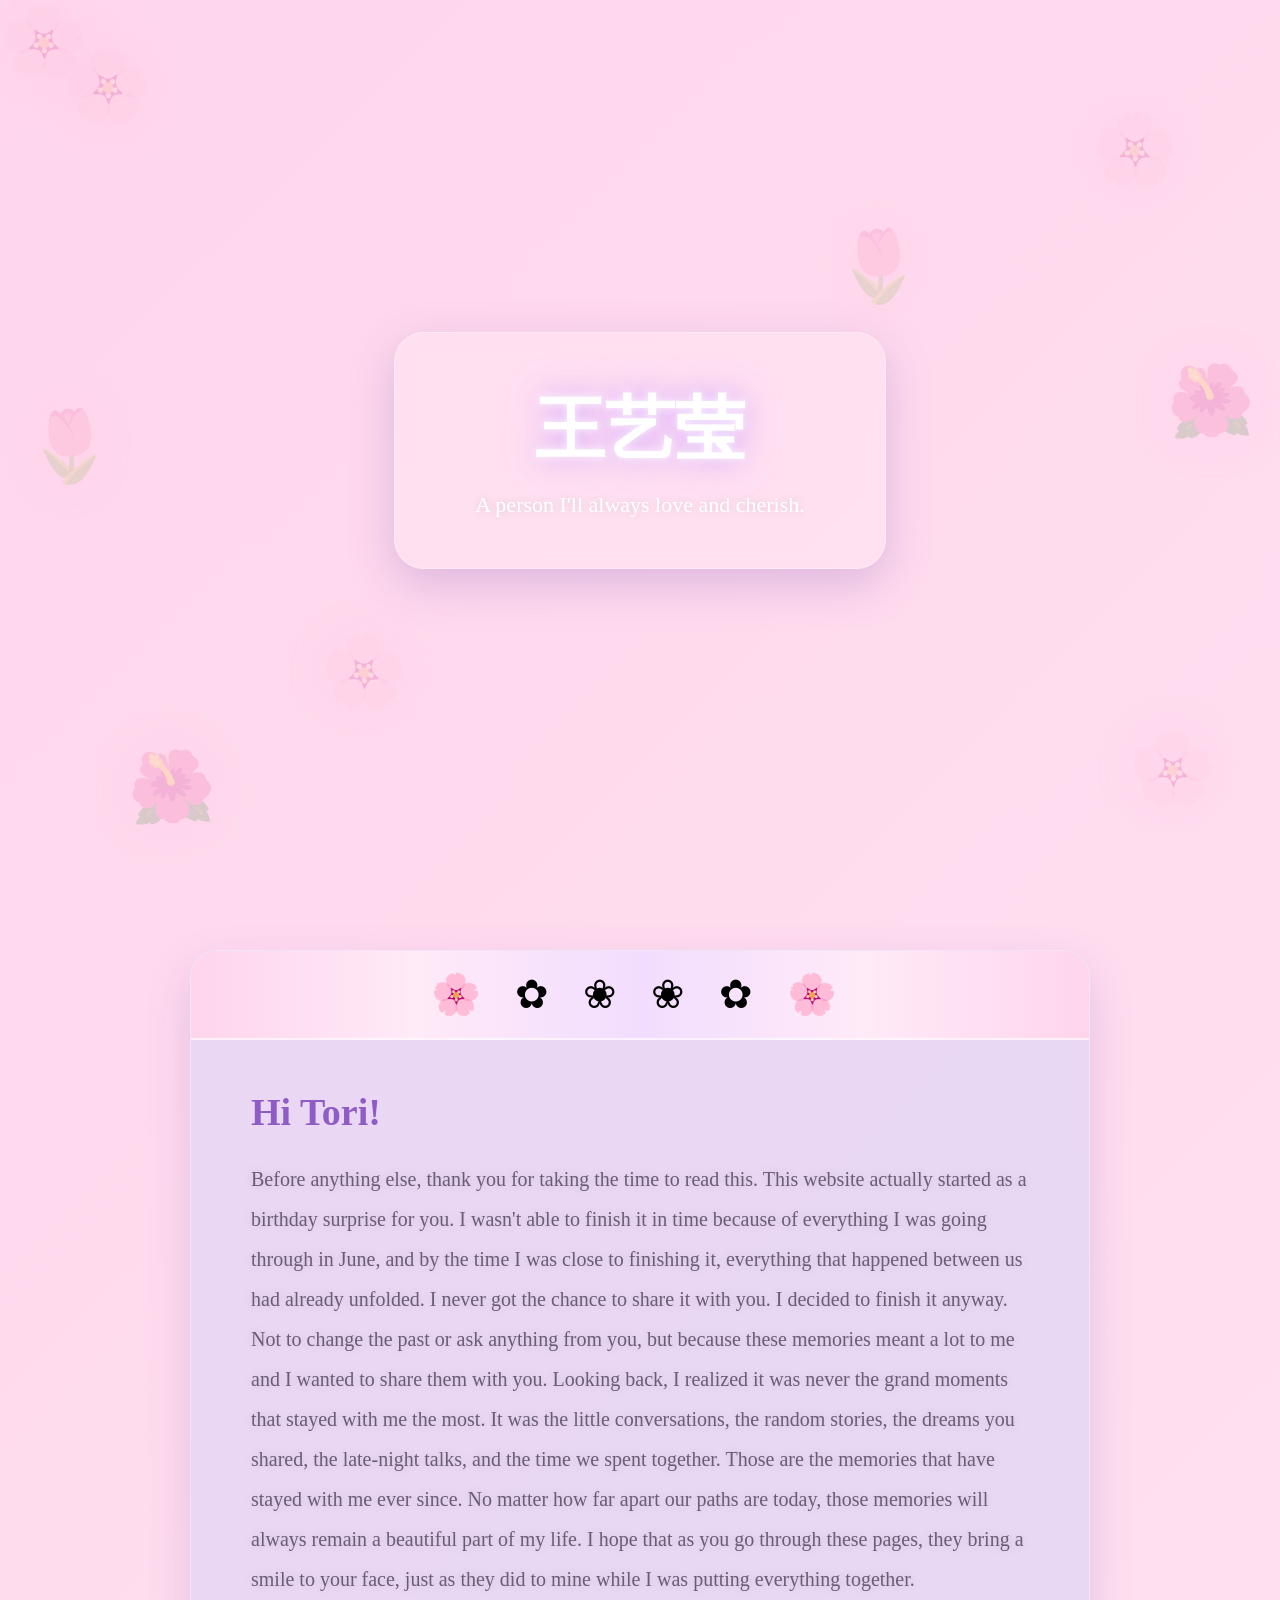
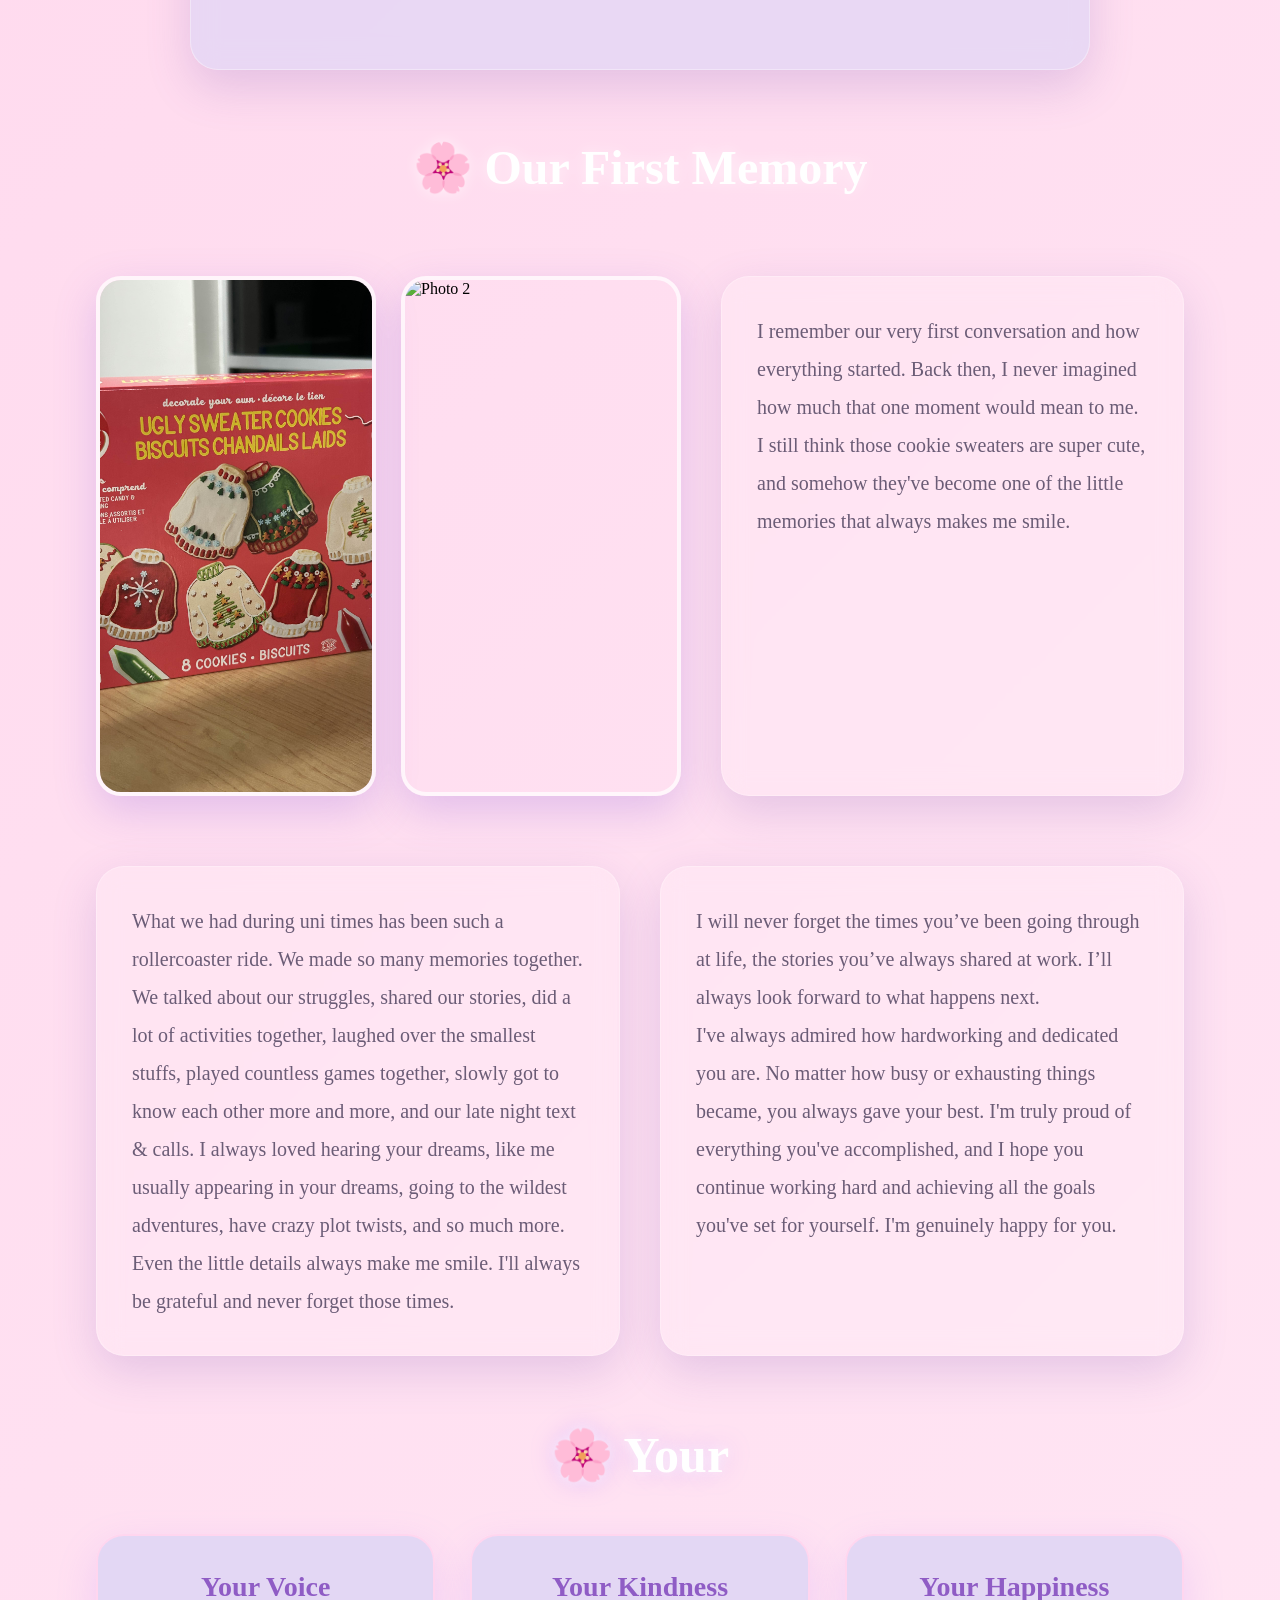
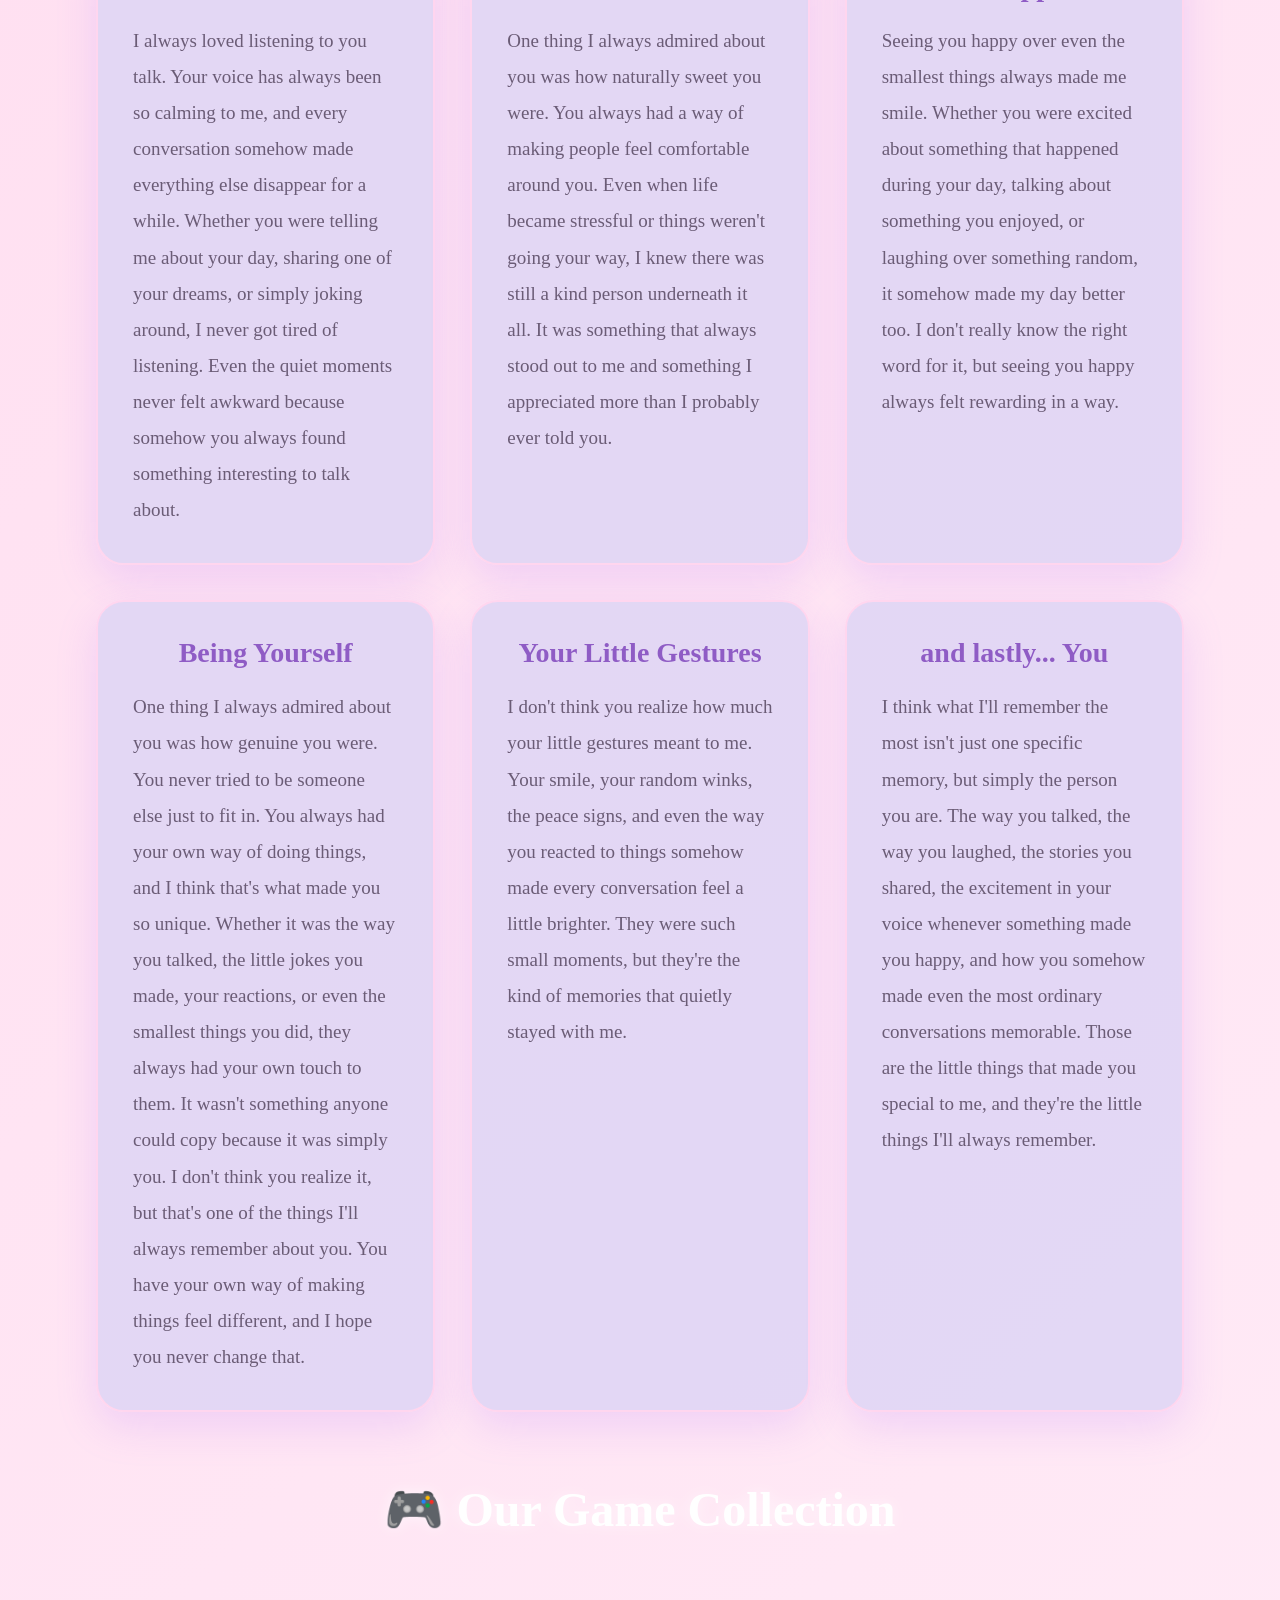
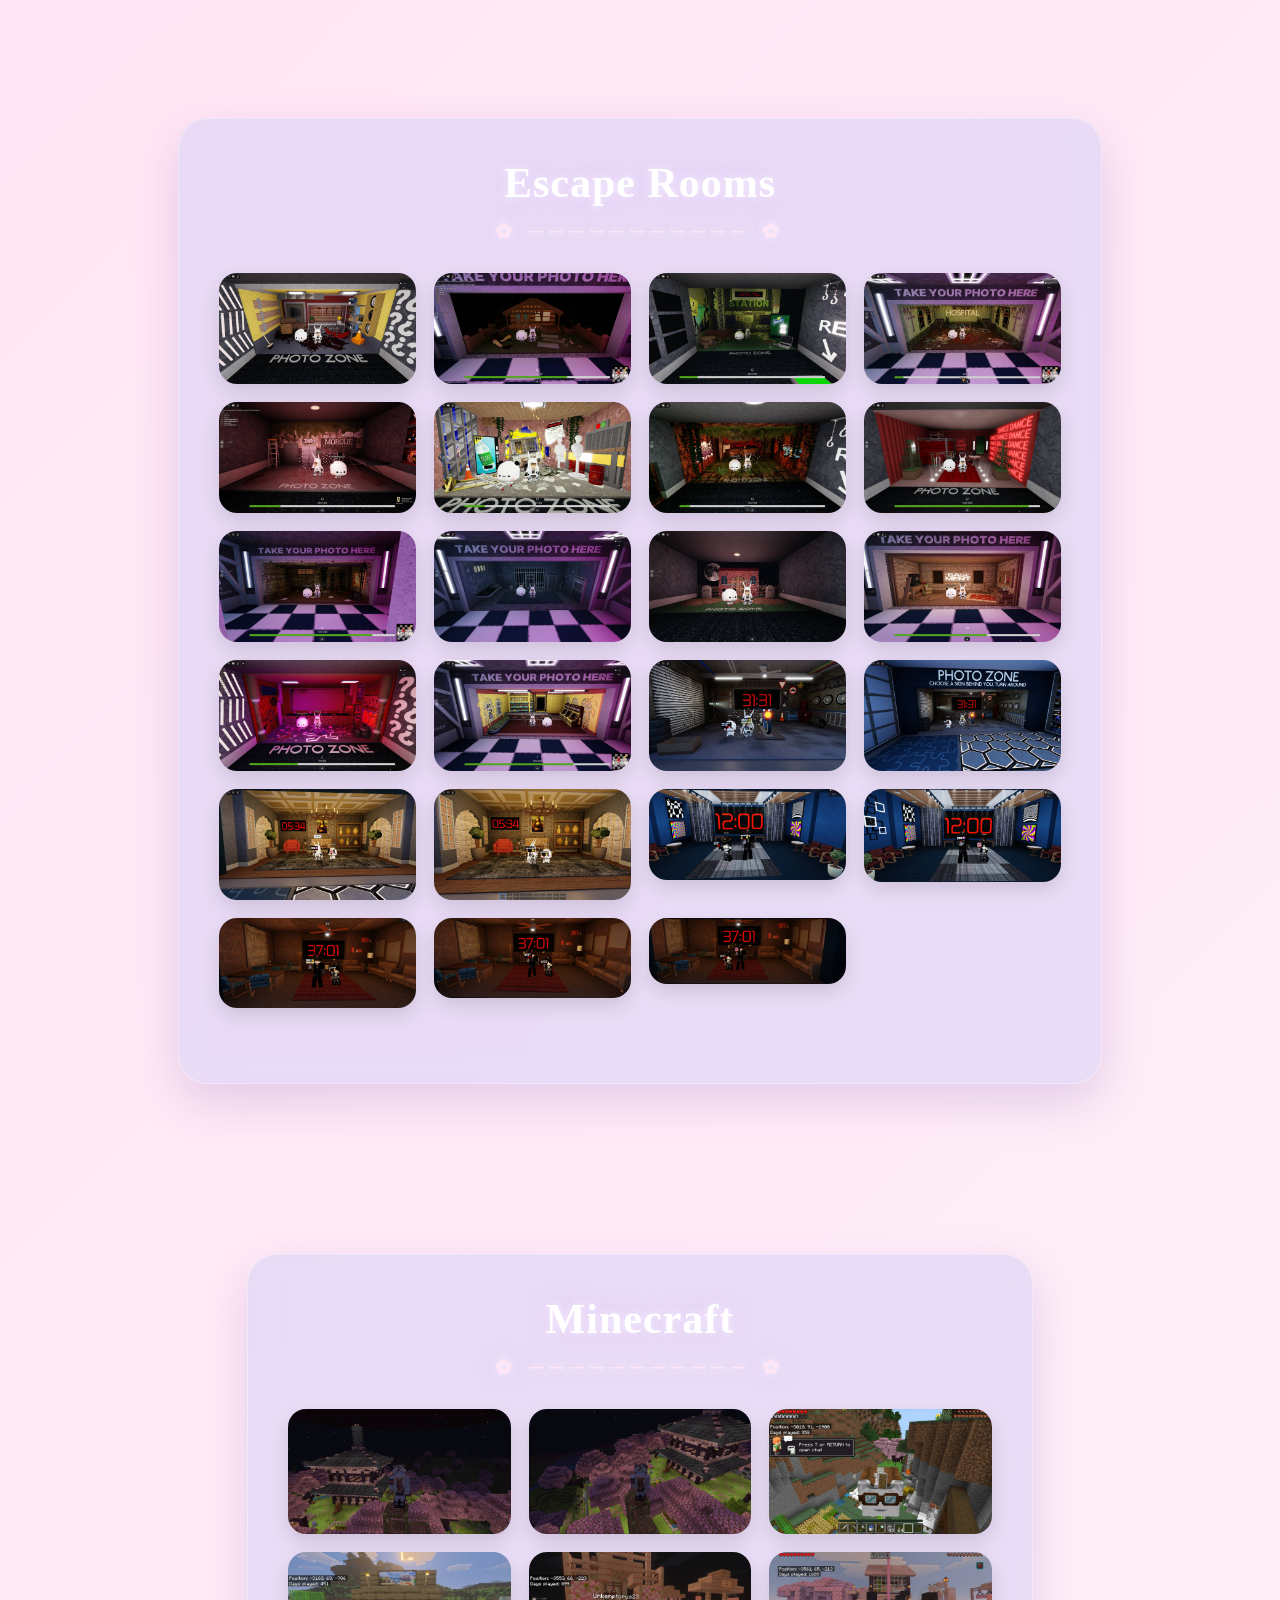
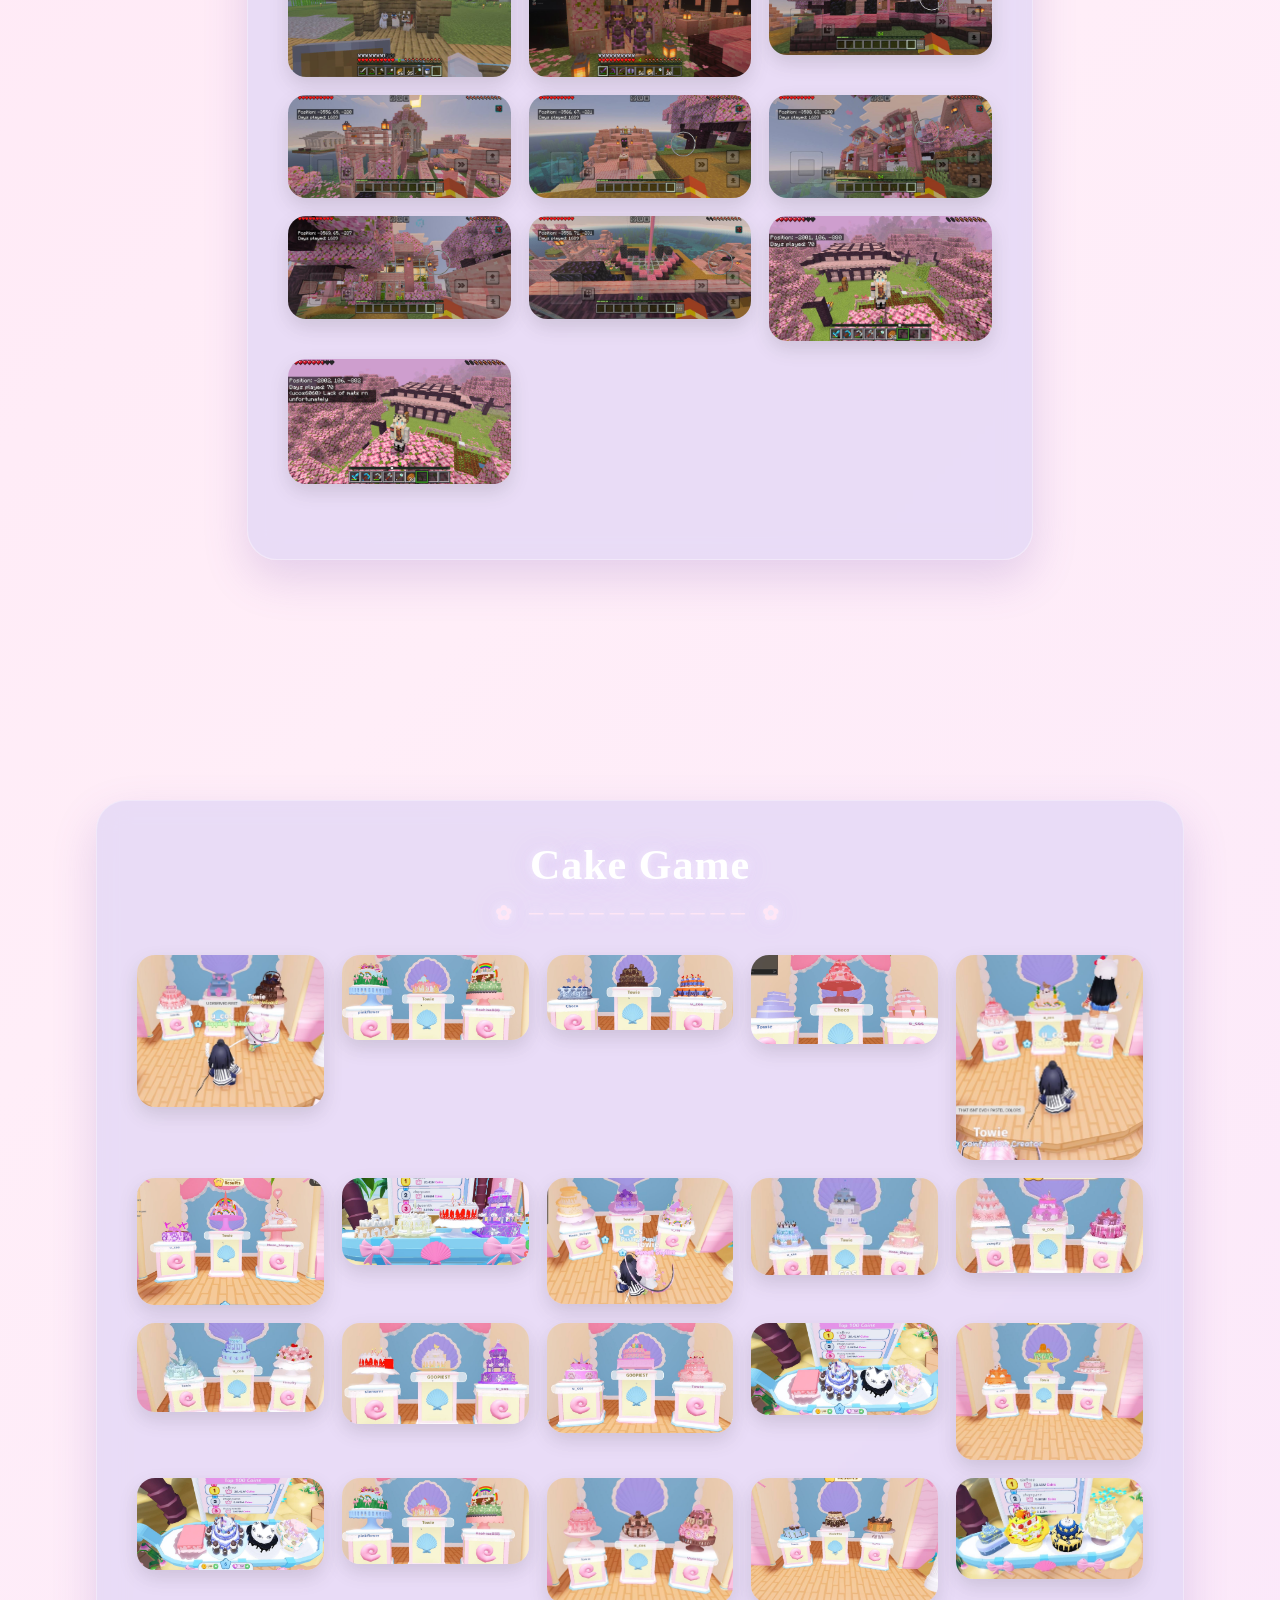
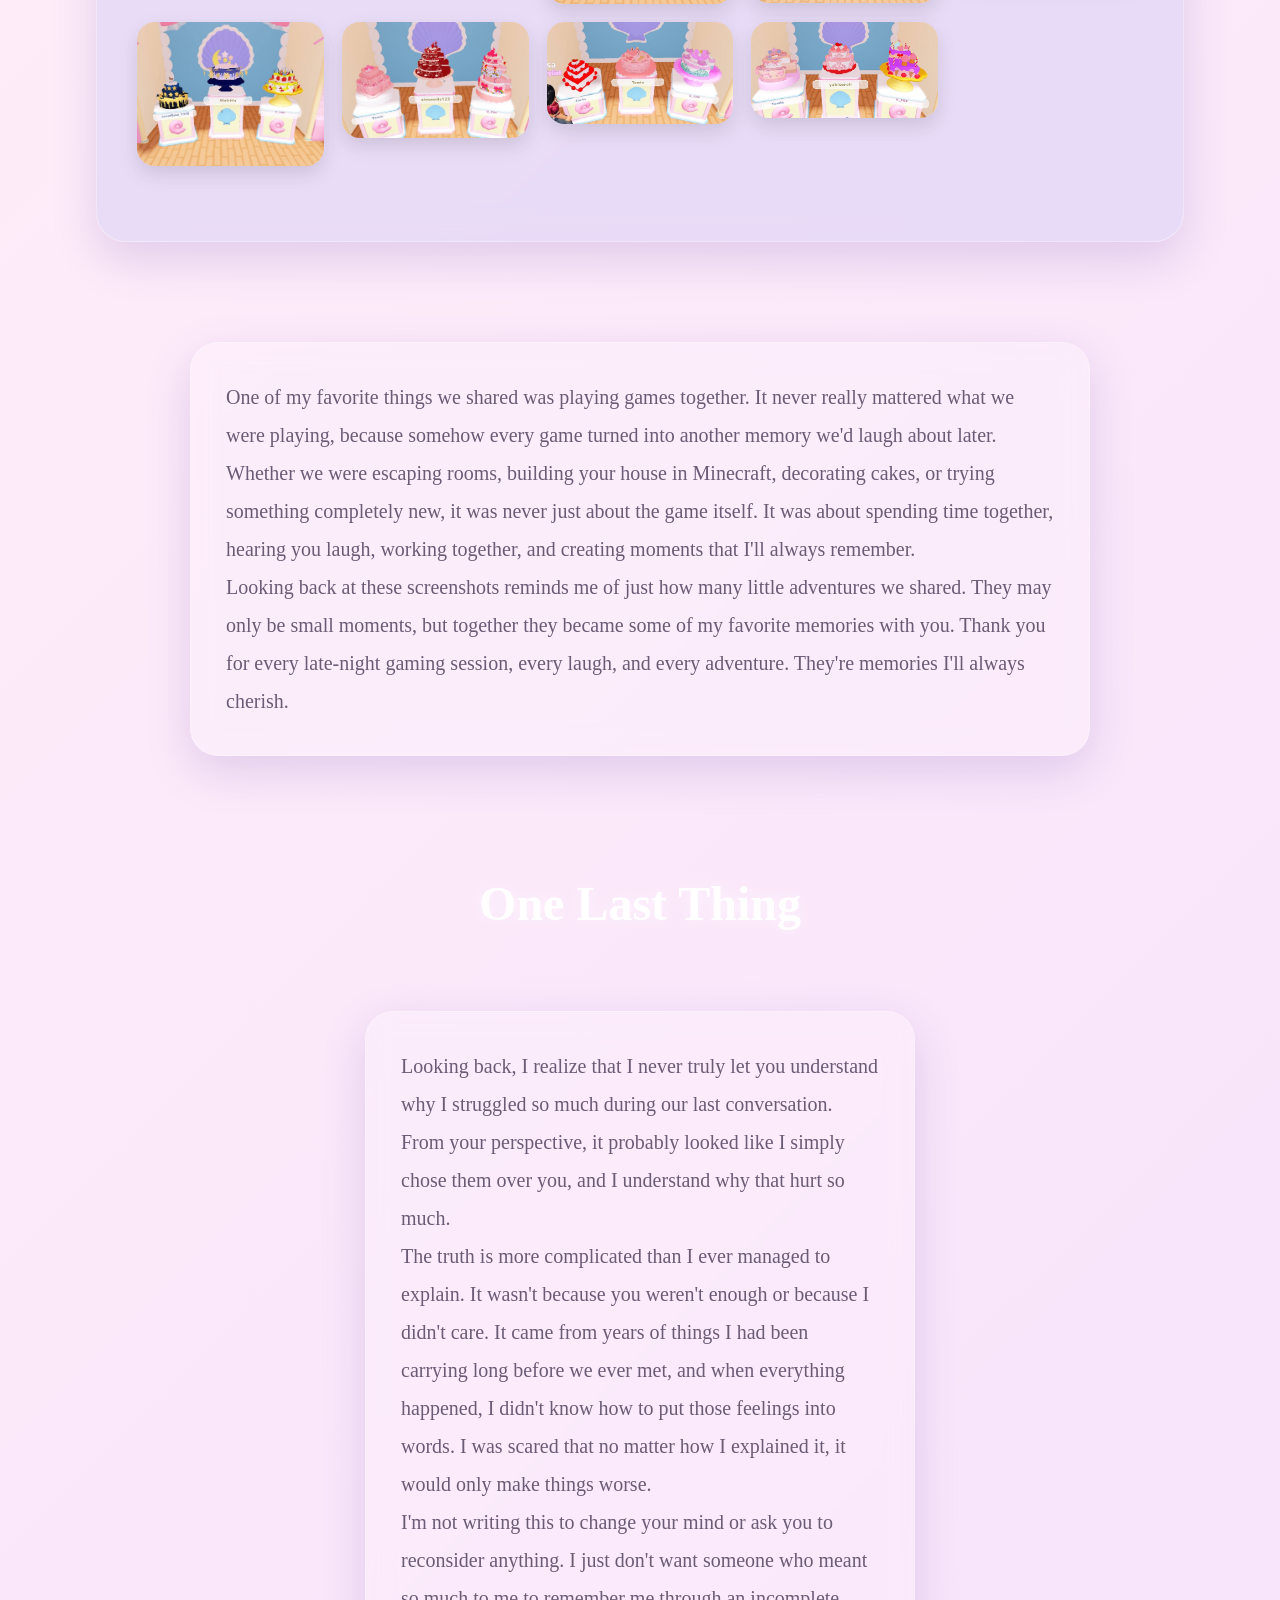
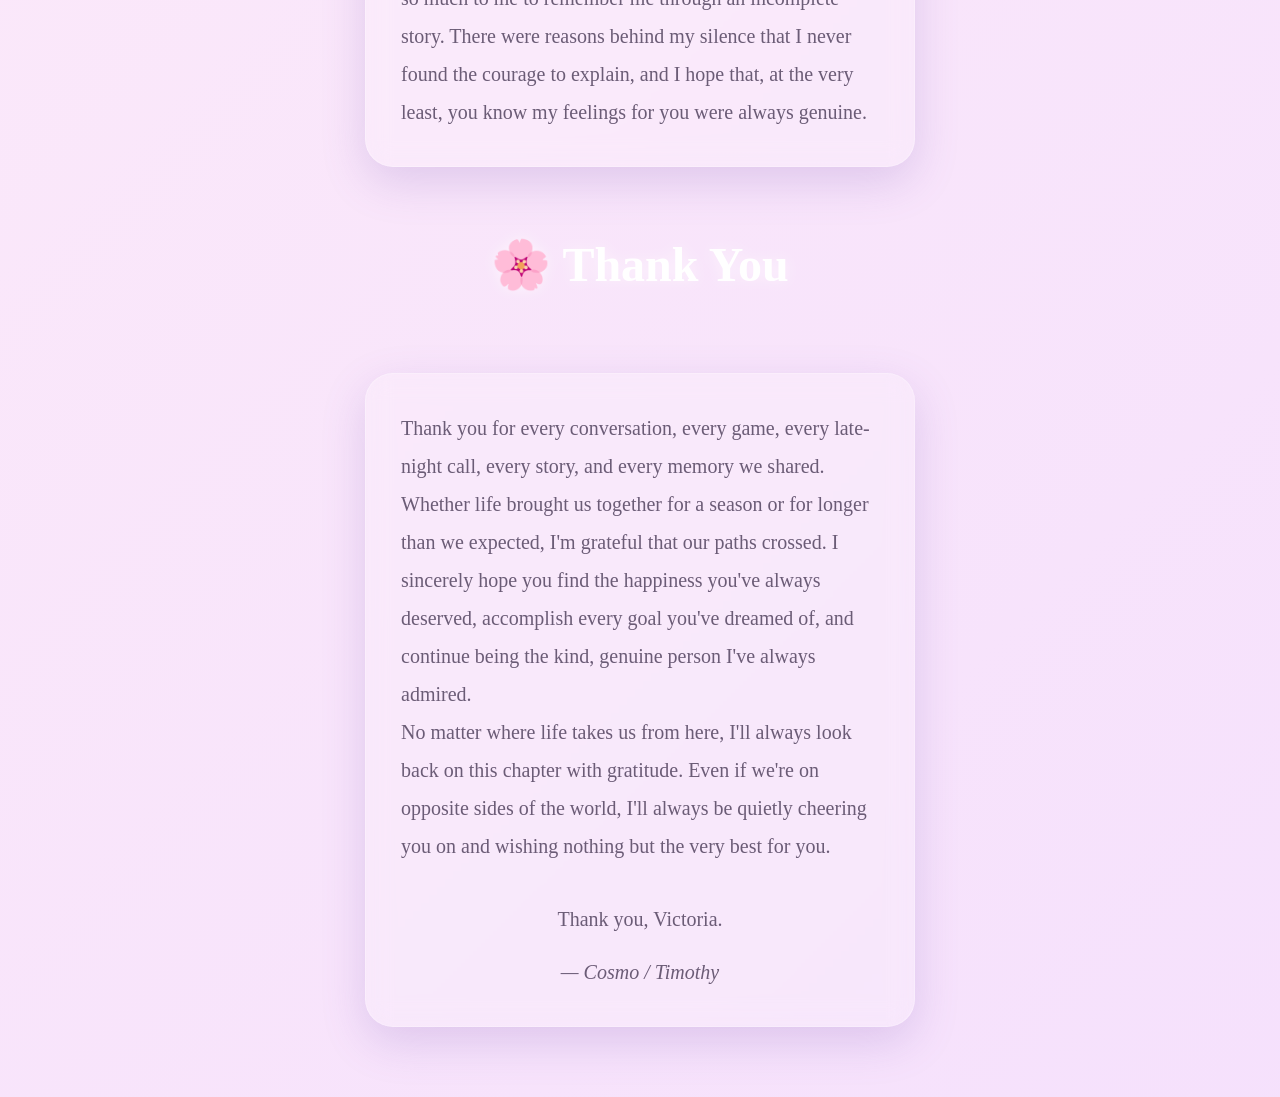
==== index.html @ 71911bf3 "Rename main.html to index.html" ====
<!DOCTYPE html>
<html lang="en">

<head>
    <meta charset="UTF-8">
    <meta name="viewport" content="width=device-width, initial-scale=1.0">
    <title>Victoria</title>
    <link rel="stylesheet" href="main.css">
    <link rel="icon" type="image/png" href="images/kitty.png">
</head>
<!-- Image Viewer -->

<div id="lightbox" class="lightbox">
    <span class="closeLightbox">&times;</span>
    <img id="lightboxImg" src="" alt="">
</div>

<body>

    <div id="petals"></div>

    <audio id="bgMusic" loop>
        <source src="music/McMusic.mp3" type="audio/mpeg">
        Your browser does not support the audio element.
    </audio>

    <div class="flower flower1">🌸</div>
    <div class="flower flower2">🌸</div>
    <div class="flower flower3">🌺</div>
    <div class="flower flower4">🌸</div>
    <div class="flower flower5">🌷</div>
    <div class="flower flower6">🌺</div>
    <div class="flower flower7">🌸</div>
    <div class="flower flower8">🌷</div>
    <div class="flower flower9">🌸</div>
    <div class="intro">

        <div class="content">
            <h1>王艺莹</h1>
            <p>A person I'll always love and cherish.</p>
        </div>
    </div>

    <div class="letterBox">

        <div class="topDecor">
            🌸 ✿ ❀ ❀ ✿ 🌸
        </div>

        <div class="letterContent">

            <h2>Hi Tori!</h2>

            <p>
                Before anything else, thank you for taking the time to read this. This website actually started as a
                birthday surprise for you.

                I wasn't able to finish it in time because of everything I was going through in June, and by the time I
                was close to finishing it, everything that happened between us had already unfolded. I never got the
                chance to share it with you.

                I decided to finish it anyway. Not to change the past or ask anything from you, but because these
                memories meant a lot to me and I wanted to share them with you.

                Looking back, I realized it was never the grand moments that stayed with me the most. It was the little
                conversations, the random stories, the dreams you shared, the late-night talks, and the time we spent
                together. Those are the memories that have stayed with me ever since.

                No matter how far apart our paths are today, those memories will always remain a beautiful part of my
                life.

                I hope that as you go through these pages, they bring a smile to your face, just as they did to mine
                while I was putting everything together.
            </p>


        </div>

    </div>

    <section class="introduction">

        <h2 class="sectionTitle">
            🌸 Our First Memory
        </h2>

        <div class="images">

            <img src="images/1.jpg" alt="Photo 1">
            <img src="images/2.jpg" alt="Photo 2">

        </div>

        <div class="textBox">

            <p>
                I remember our very first conversation and how everything started. Back then, I never imagined how much
                that one moment would mean to me. I still think those cookie sweaters are super cute, and somehow
                they've become one of the little memories that always makes me smile.
            </p>

        </div>

    </section>

    <section class="introduction">

        <div class="textBox">

            <p>
                What we had during uni times has been such a rollercoaster ride. We made so many memories together. We
                talked about our struggles, shared our stories, did a lot of activities together, laughed over the
                smallest stuffs, played countless games together,
                slowly got to know each other more and more, and our late night text & calls. I always loved hearing
                your dreams, like me usually appearing in your dreams, going to the wildest adventures, have crazy plot
                twists, and so much more. Even the little details always make me smile.
                I'll always be grateful and never forget those times.
            </p>

        </div>

        <div class="textBox">

            <p>
                I will never forget the times you’ve been going through at life, the stories you’ve always shared at
                work.
                I’ll always look forward to what happens next.
            </p>



            <p>
                I've always admired how hardworking and dedicated you are. No matter how busy or exhausting things
                became, you always gave your best. I'm truly proud of everything you've accomplished, and I hope you
                continue working hard and achieving all the goals you've set for yourself. I'm genuinely happy for you.
            </p>

        </div>

    </section>

    <section class="littleThings">

        <h2 class="sectionTitle">
            🌸 Your
        </h2>

        <div class="littleContainer">

            <div class="littleCard">

                <h3>Your Voice</h3>

                <p>
                    I always loved listening to you talk. Your voice has always been so calming to me, and every
                    conversation somehow made everything else disappear for a while. Whether you were telling me about
                    your day, sharing one of your dreams, or simply joking around, I never got tired of listening. Even
                    the quiet moments never felt awkward because somehow you always found something interesting to talk
                    about.
                </p>

            </div>

            <div class="littleCard">

                <h3>Your Kindness</h3>

                <p>
                    One thing I always admired about you was how naturally sweet you were. You always had a way of
                    making people feel comfortable around you. Even when life became stressful or things weren't going
                    your way, I knew there was still a kind person underneath it all. It was something that always stood
                    out to me and something I appreciated more than I probably ever told you.
                </p>

            </div>

            <div class="littleCard">

                <h3>Your Happiness</h3>

                <p>
                    Seeing you happy over even the smallest things always made me smile. Whether you were excited about
                    something that happened during your day, talking about something you enjoyed, or laughing over
                    something random, it somehow made my day better too. I don't really know the right word for it, but
                    seeing you happy always felt rewarding in a way.
                </p>

            </div>

            <div class="littleCard">

                <h3>Being Yourself</h3>

                <p>
                    One thing I always admired about you was how genuine you were. You never tried to be someone else
                    just to fit in. You always had your own way of doing things, and I think that's what made you so
                    unique. Whether it was the way you talked, the little jokes you made, your reactions, or even the
                    smallest things you did, they always had your own touch to them. It wasn't something anyone could
                    copy because it was simply you. I don't think you realize it, but that's one of the things I'll
                    always remember about you. You have your own way of making things feel different, and I hope you
                    never change that.
                </p>

            </div>

            <div class="littleCard">

                <h3>Your Little Gestures</h3>

                <p>
                    I don't think you realize how much your little gestures meant to me. Your smile, your random winks,
                    the peace signs, and even the way you reacted to things somehow made every conversation feel a
                    little brighter. They were such small moments, but they're the kind of memories that quietly stayed
                    with me.
                </p>

            </div>

            <div class="littleCard">

                <h3>and lastly... You</h3>

                <p>
                    I think what I'll remember the most isn't just one specific memory, but simply the person you are.
                    The way you talked, the way you laughed, the stories you shared, the excitement in your voice
                    whenever something made you happy, and how you somehow made even the most ordinary conversations
                    memorable. Those are the little things that made you special to me, and they're the little things
                    I'll always remember.
                </p>

            </div>

        </div>

    </section>

    <section class="introduction">

        <h2 class="sectionTitle">
            🎮 Our Game Collection
        </h2>

        <section class="introduction">

            <div class="gameBox">
                <h2 class="collectionTitle">Escape Rooms</h2>
                <div class="gameGallery">

                    <img src="images/42.jpg" alt="">
                    <img src="images/43.jpg" alt="">
                    <img src="images/44.jpg" alt="">
                    <img src="images/45.jpg" alt="">
                    <img src="images/46.jpg" alt="">
                    <img src="images/47.jpg" alt="">
                    <img src="images/48.jpg" alt="">
                    <img src="images/49.jpg" alt="">
                    <img src="images/50.jpg" alt="">
                    <img src="images/51.jpg" alt="">
                    <img src="images/52.jpg" alt="">
                    <img src="images/53.jpg" alt="">
                    <img src="images/54.jpg" alt="">
                    <img src="images/55.jpg" alt="">
                    <img src="images/56.jpg" alt="">
                    <img src="images/57.jpg" alt="">
                    <img src="images/58.jpg" alt="">
                    <img src="images/59.jpg" alt="">

                    <img src="images/66.jpg" alt="">
                    <img src="images/67.jpg" alt="">
                    <img src="images/68.jpg" alt="">
                    <img src="images/69.jpg" alt="">
                    <img src="images/70.jpg" alt="">

                </div>

            </div>

            <section class="introduction">

                <div class="gameBox">
                    <h2 class="collectionTitle">Minecraft</h2>
                    <div class="gameGallery">

                        <img src="images/26.jpg">
                        <img src="images/29.jpg">
                        <img src="images/30.jpg">
                        <img src="images/31.jpg">
                        <img src="images/32.jpg">
                        <img src="images/33.jpg">
                        <img src="images/34.jpg">
                        <img src="images/35.jpg">
                        <img src="images/36.jpg">
                        <img src="images/37.jpg">
                        <img src="images/38.jpg">
                        <img src="images/60.jpg">
                        <img src="images/61.jpg">
                    </div>

                </div>

            </section>

        </section>

        <div class="gameBox">
            <h2 class="collectionTitle">Cake Game</h2>
            <div class="gameGallery">

                <img src="images/3.jpg">
                <img src="images/4.jpg">
                <img src="images/5.jpg">
                <img src="images/6.jpg">
                <img src="images/7.jpg">
                <img src="images/8.jpg">
                <img src="images/9.jpg">
                <img src="images/10.jpg">
                <img src="images/11.jpg">
                <img src="images/12.jpg">
                <img src="images/13.jpg">
                <img src="images/14.jpg">
                <img src="images/15.jpg">
                <img src="images/16.jpg">
                <img src="images/17.jpg">
                <img src="images/18.jpg">
                <img src="images/19.jpg">
                <img src="images/20.jpg">
                <img src="images/21.jpg">
                <img src="images/22.jpg">
                <img src="images/23.jpg">
                <img src="images/24.jpg">
                <img src="images/25.jpg">
                <img src="images/28.jpg">

            </div>

        </div>

    </section>

<section class="gameSummary">

    <div class="textBox">

        <p>
            One of my favorite things we shared was playing games together. It never really mattered what we were playing, because somehow every game turned into another memory we'd laugh about later.
        </p>

        <p>
            Whether we were escaping rooms, building your house in Minecraft, decorating cakes, or trying something completely new, it was never just about the game itself. It was about spending time together, hearing you laugh, working together, and creating moments that I'll always remember.
        </p>

        <p>
            Looking back at these screenshots reminds me of just how many little adventures we shared. They may only be small moments, but together they became some of my favorite memories with you. Thank you for every late-night gaming session, every laugh, and every adventure. They're memories I'll always cherish.
        </p>

    </div>

</section>

<section class="introduction">

    <h2 class="sectionTitle">
        One Last Thing
    </h2>

    <div class="textBox">

        <p>
            Looking back, I realize that I never truly let you understand why I struggled so much during our last conversation. From your perspective, it probably looked like I simply chose them over you, and I understand why that hurt so much.
        </p>

        <p>
            The truth is more complicated than I ever managed to explain. It wasn't because you weren't enough or because I didn't care. It came from years of things I had been carrying long before we ever met, and when everything happened, I didn't know how to put those feelings into words. I was scared that no matter how I explained it, it would only make things worse.
        </p>

        <p>
            I'm not writing this to change your mind or ask you to reconsider anything. I just don't want someone who meant so much to me to remember me through an incomplete story. There were reasons behind my silence that I never found the courage to explain, and I hope that, at the very least, you know my feelings for you were always genuine.
        </p>

    </div>

</section>

<section class="introduction">

    <h2 class="sectionTitle">
        🌸 Thank You
    </h2>

    <div class="textBox">

        <p>
            Thank you for every conversation, every game, every late-night call, every story, and every memory we shared. Whether life brought us together for a season or for longer than we expected, I'm grateful that our paths crossed. I sincerely hope you find the happiness you've always deserved, accomplish every goal you've dreamed of, and continue being the kind, genuine person I've always admired.
        </p>

        <p>
            No matter where life takes us from here, I'll always look back on this chapter with gratitude. Even if we're on opposite sides of the world, I'll always be quietly cheering you on and wishing nothing but the very best for you.
        </p>

        <p style="text-align:center; margin-top:35px;">
            Thank you, Victoria.
        </p>

        <p style="text-align:center; margin-top:15px; font-style:italic;">
            — Cosmo / Timothy
        </p>

    </div>

</section>

    <script src="main.js"></script>

</body>

</html>
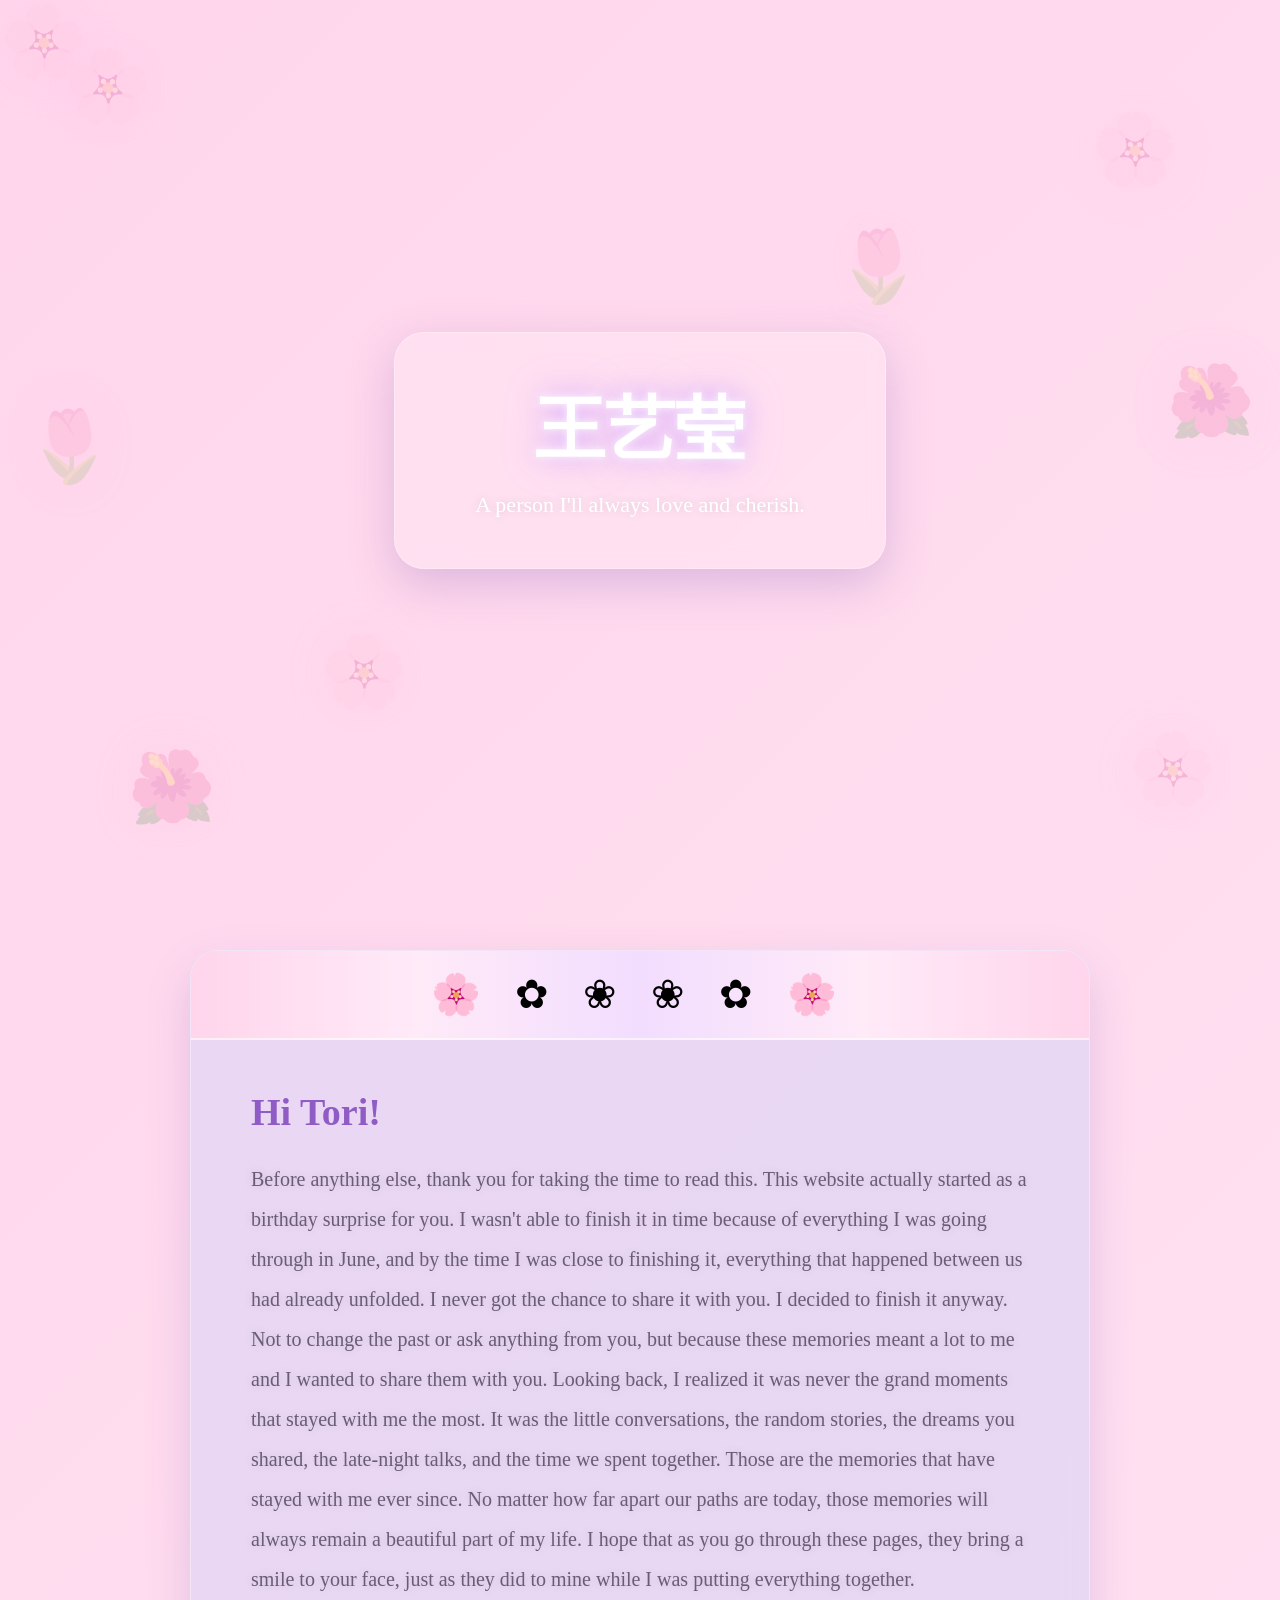
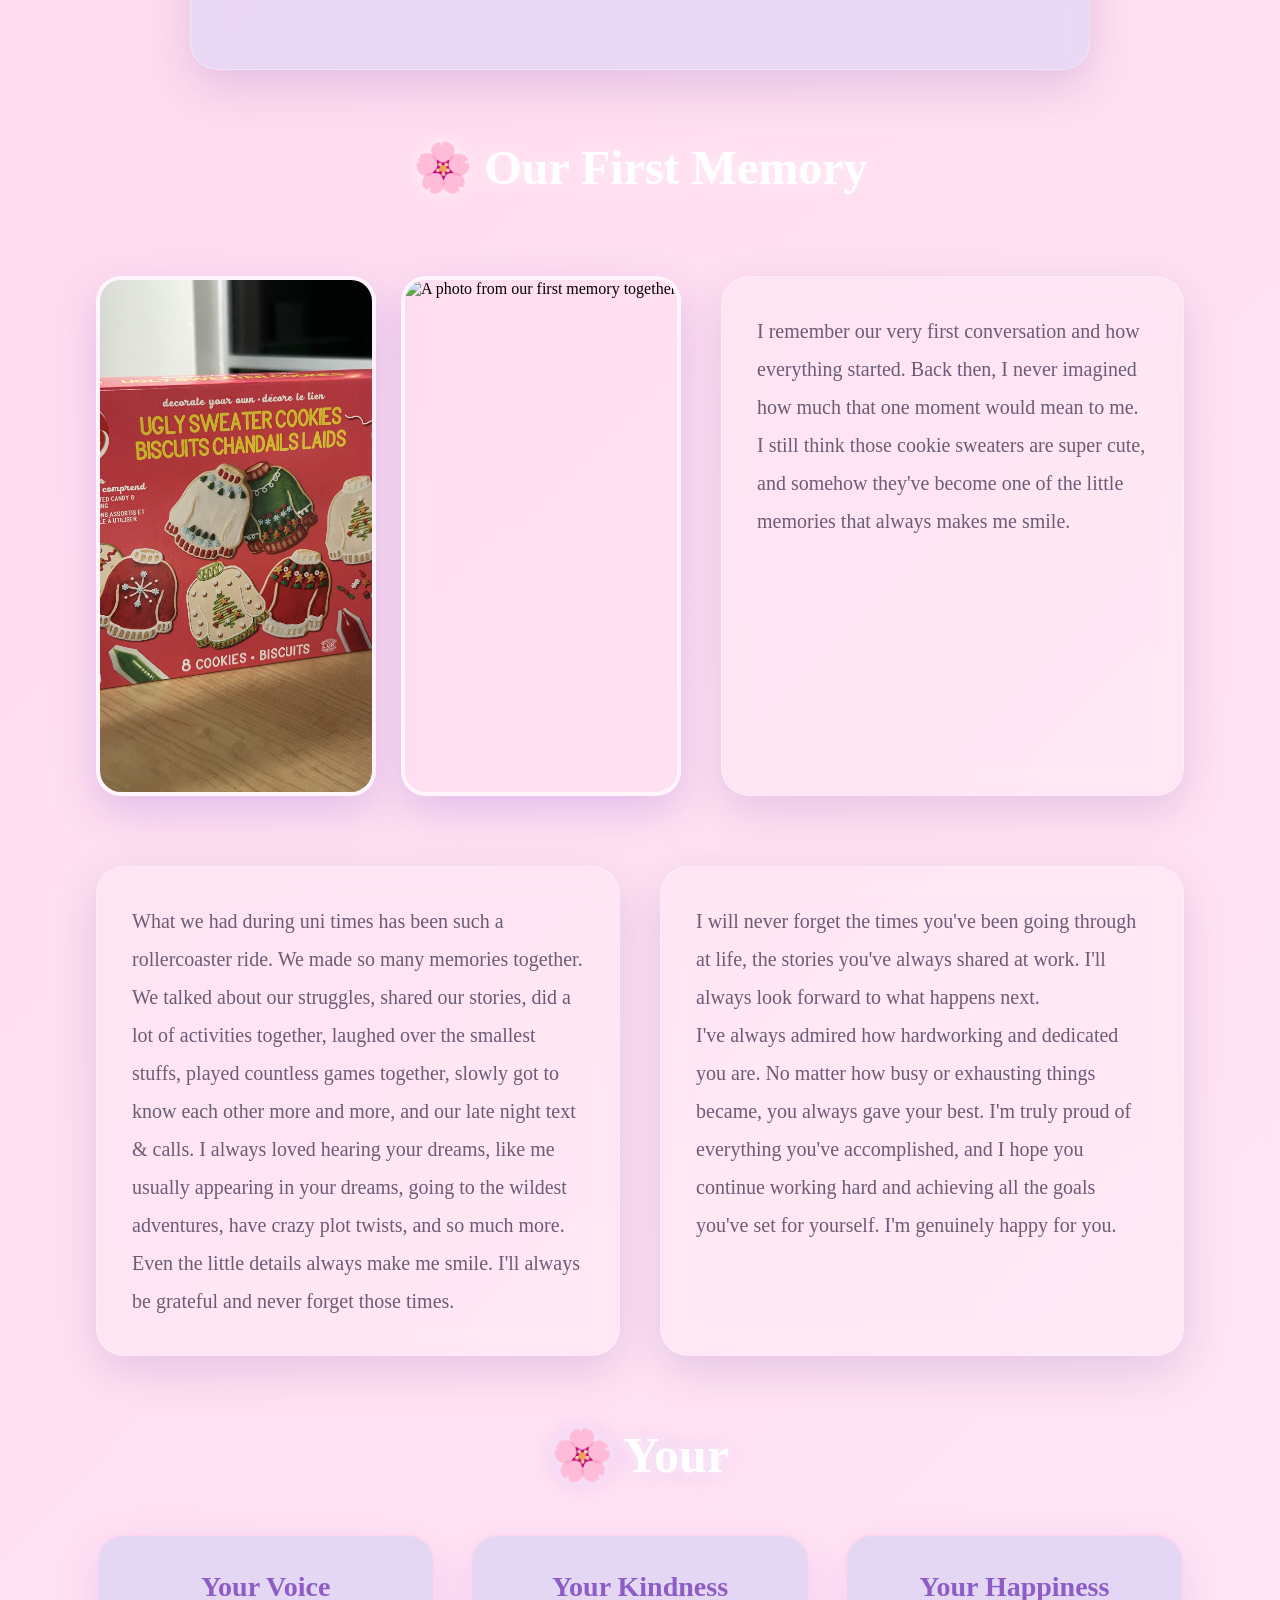
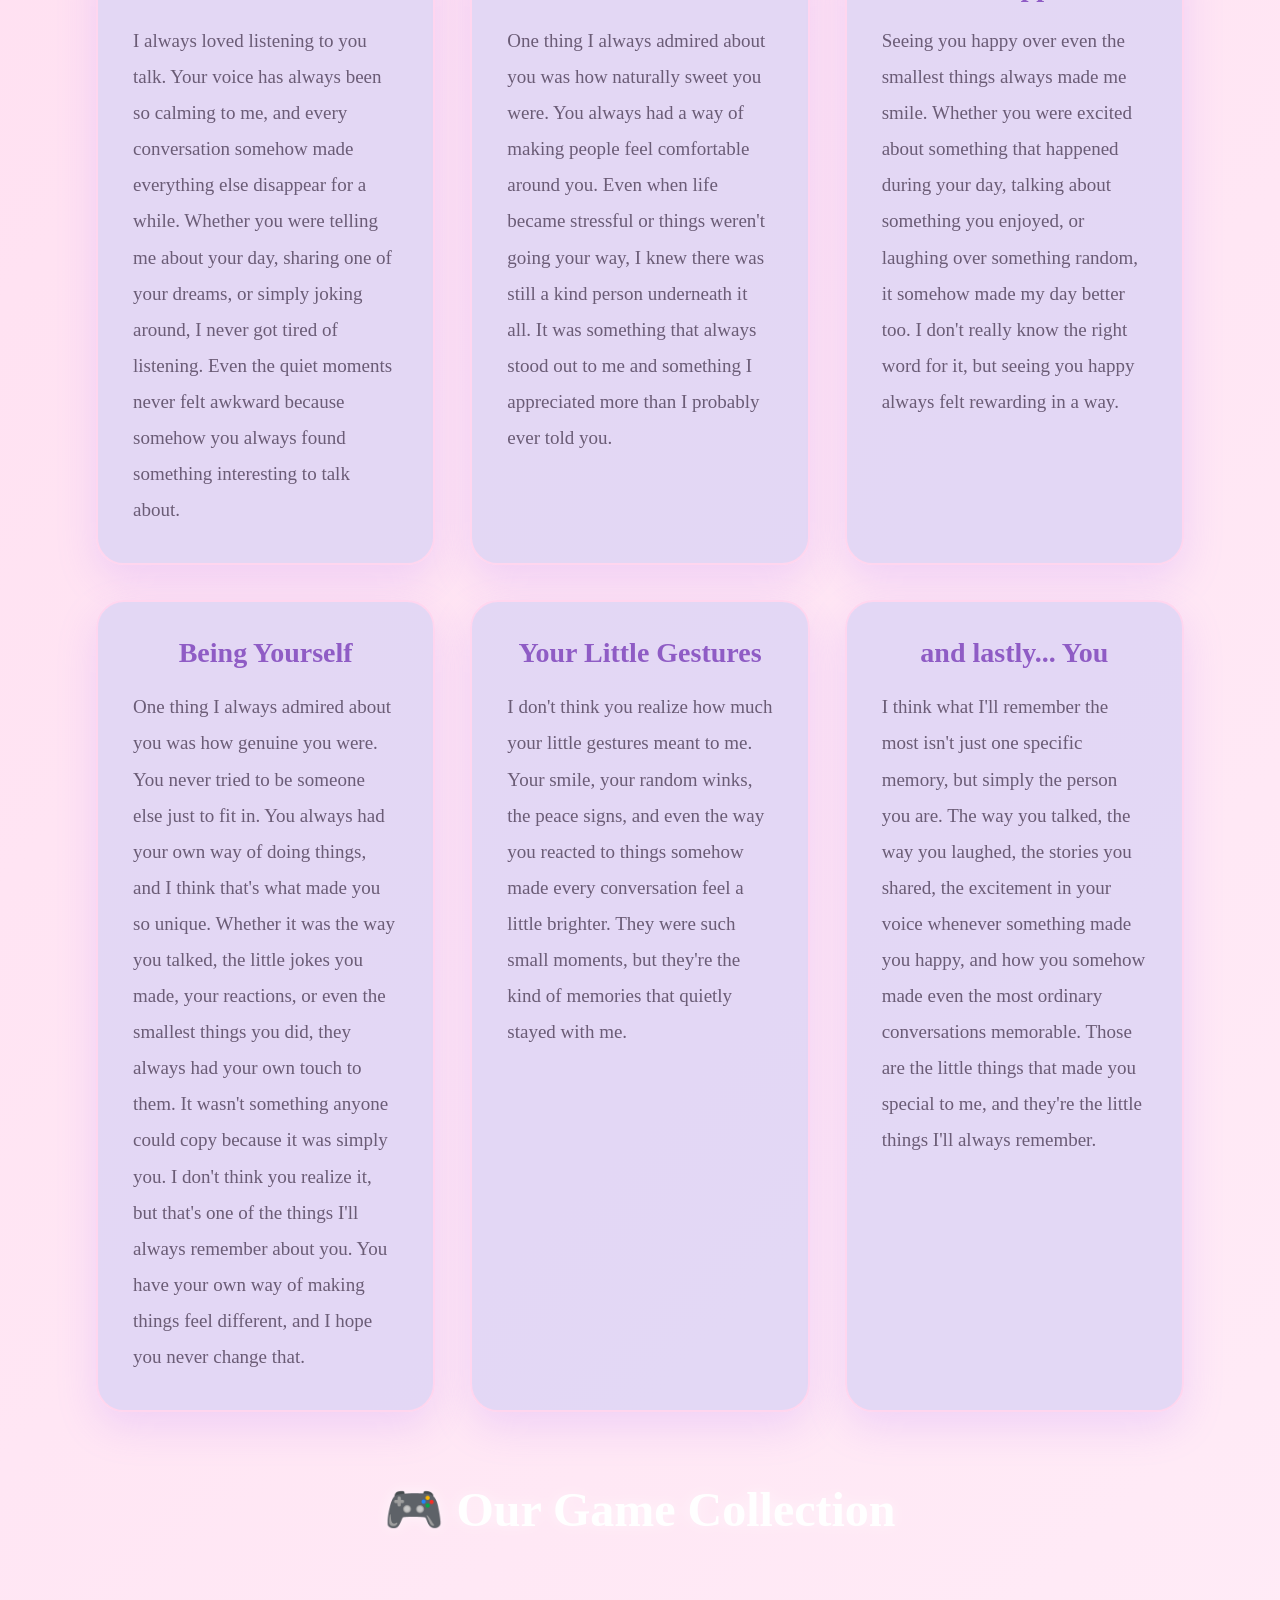
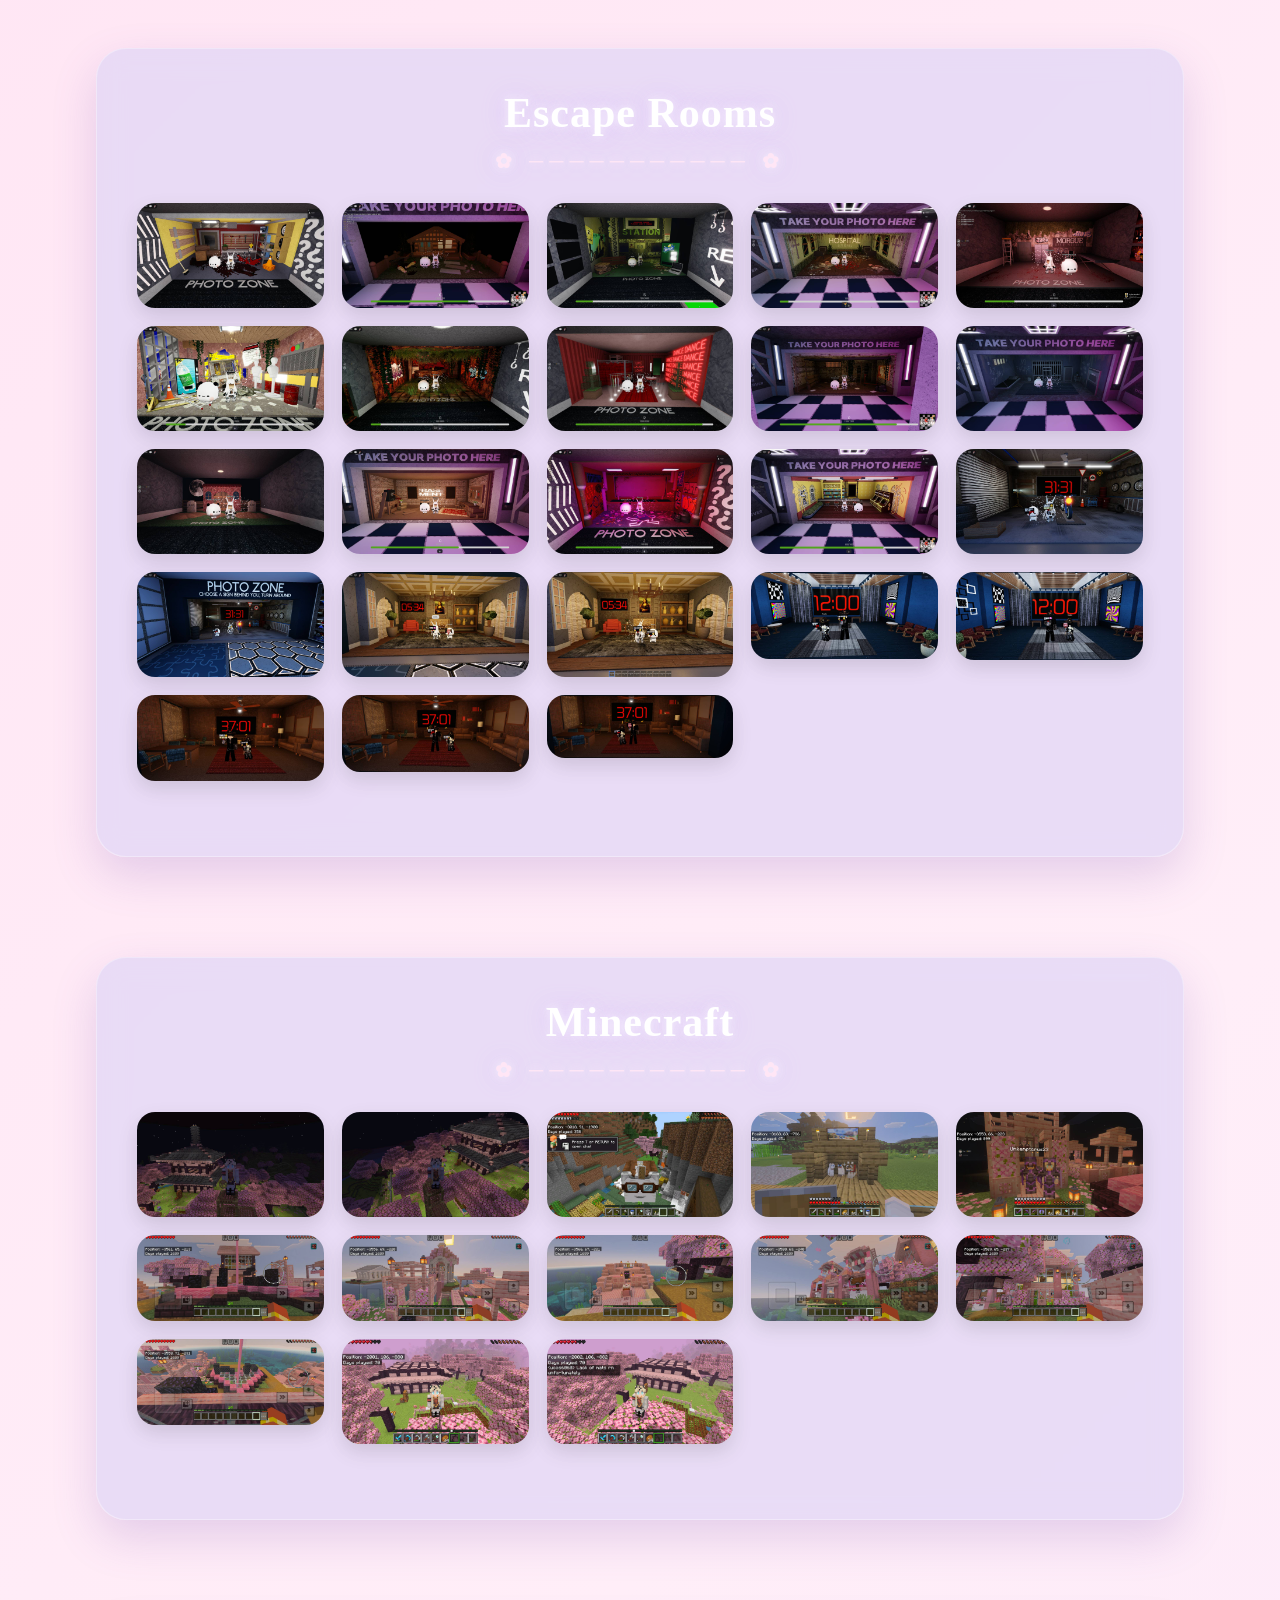
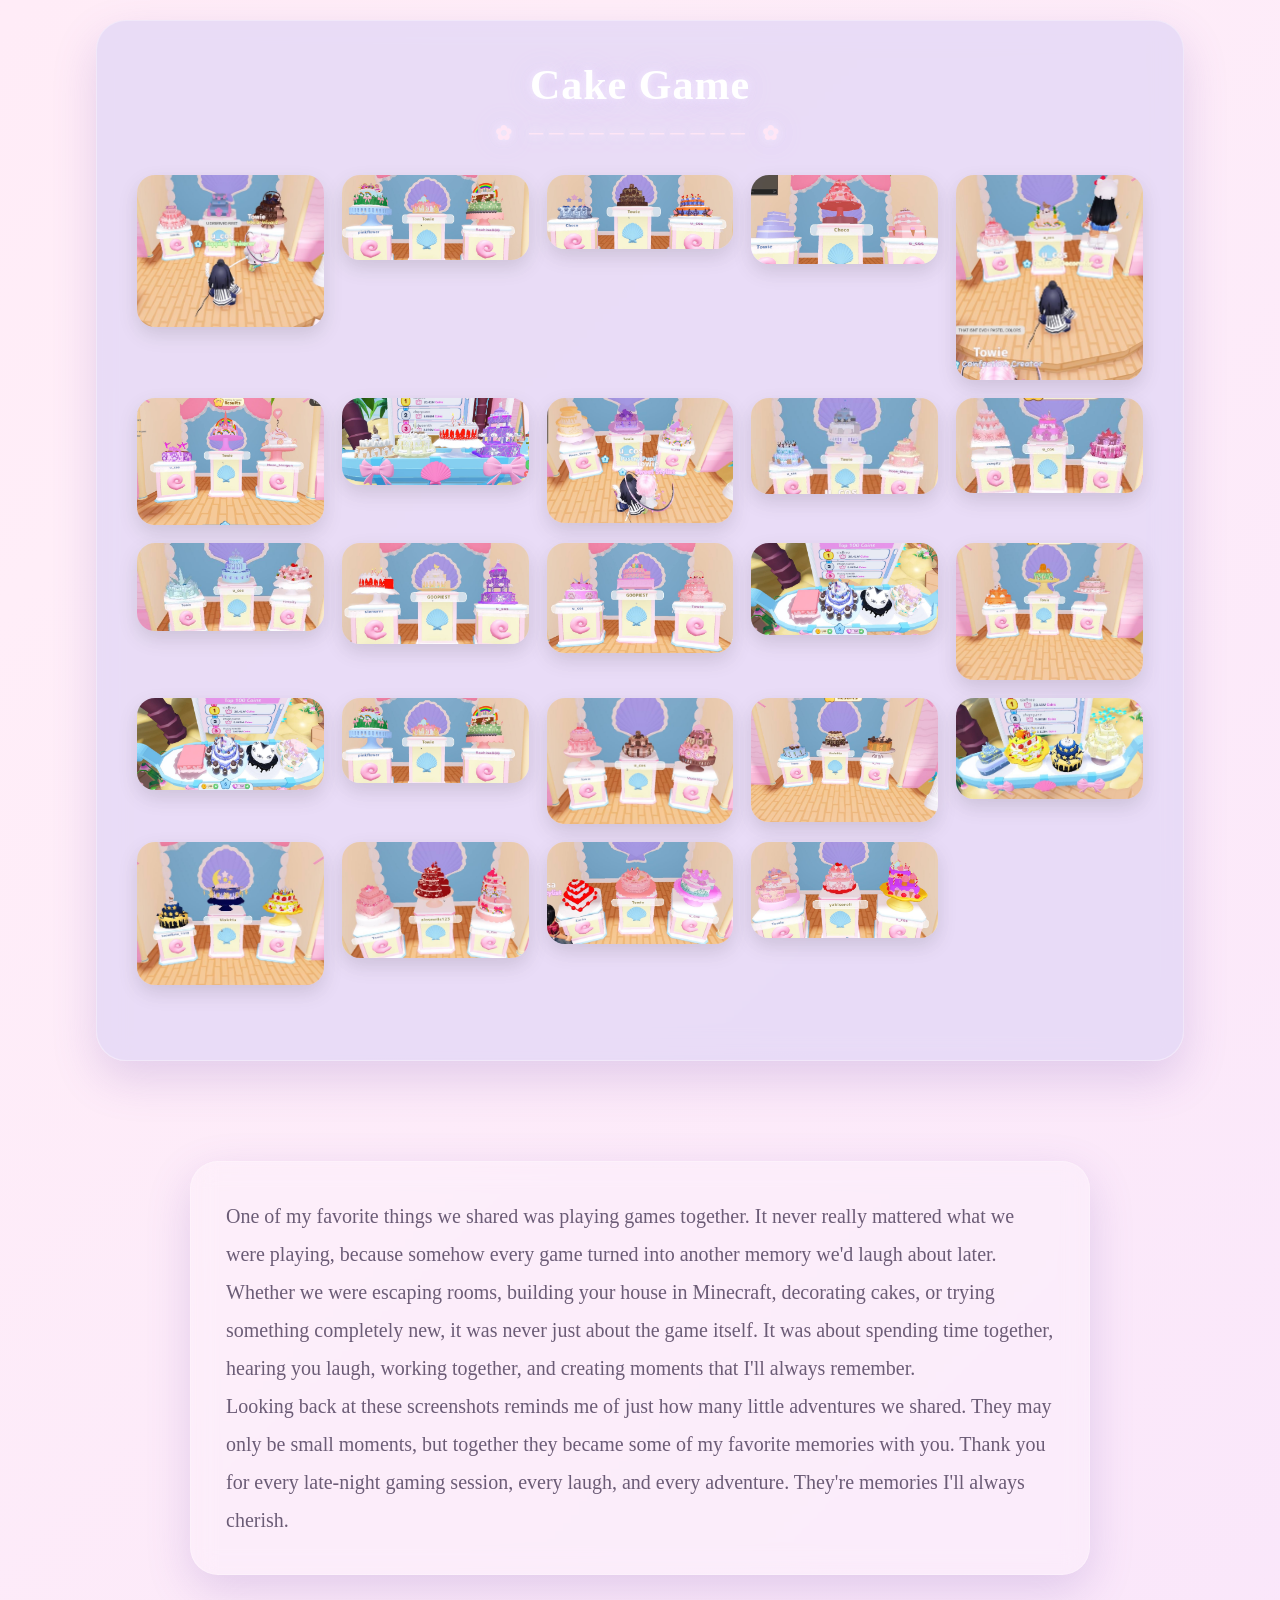
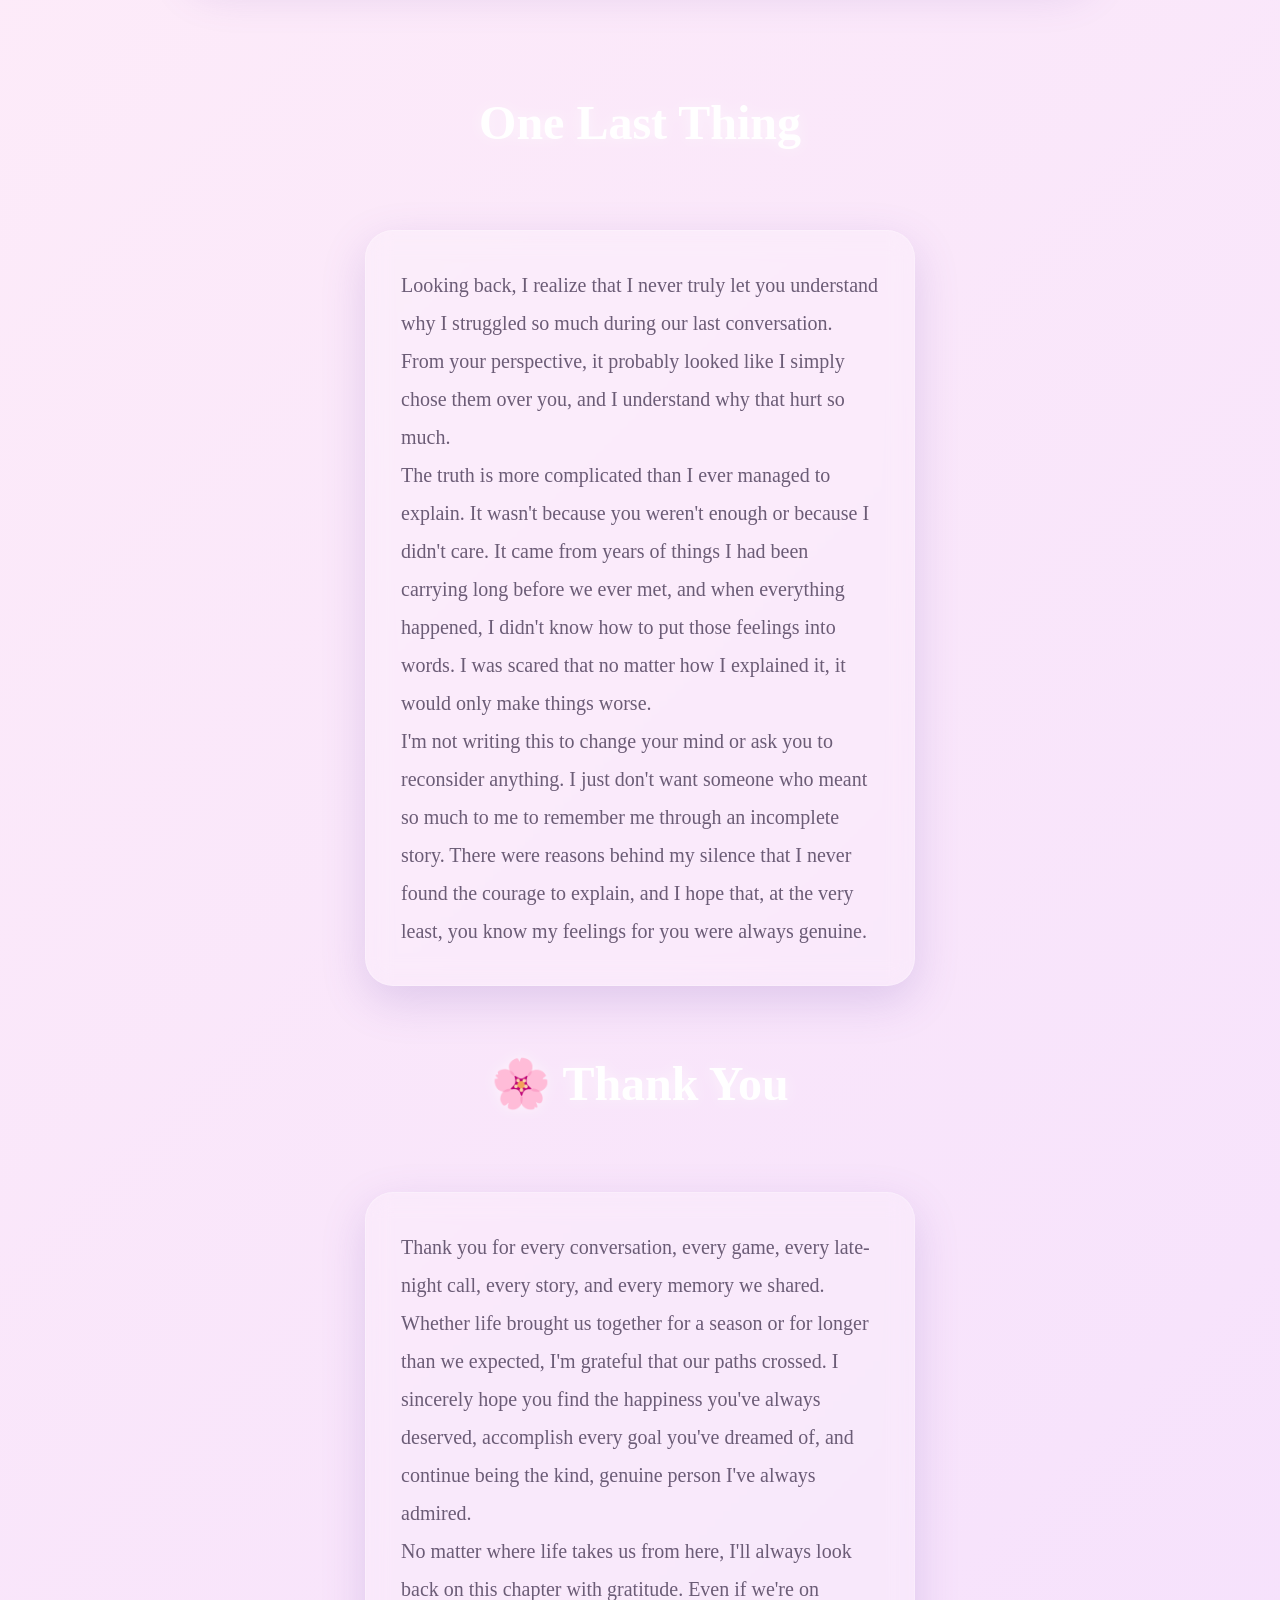
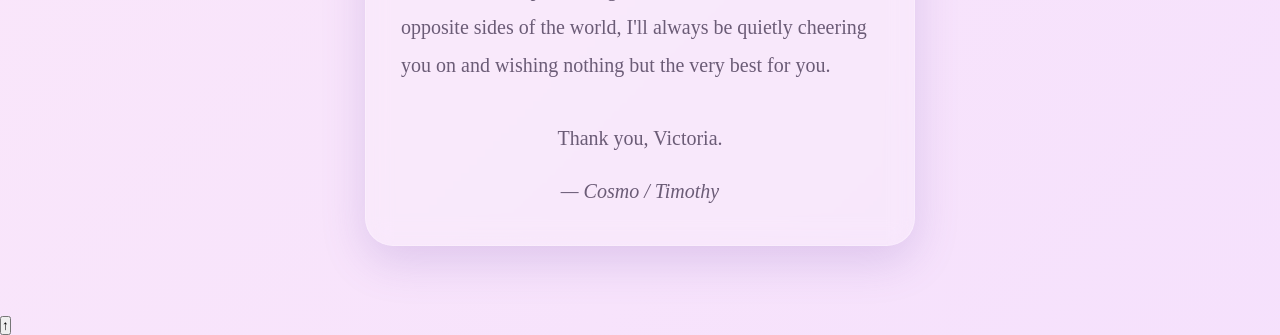
==== commit dd28db6a: "Update index.html" ====
--- a/index.html
+++ b/index.html
@@ -8,14 +8,14 @@
     <link rel="stylesheet" href="main.css">
     <link rel="icon" type="image/png" href="images/kitty.png">
 </head>
-<!-- Image Viewer -->
-
-<div id="lightbox" class="lightbox">
-    <span class="closeLightbox">&times;</span>
-    <img id="lightboxImg" src="" alt="">
-</div>
 
 <body>
+
+    <!-- Image Viewer -->
+    <div id="lightbox" class="lightbox">
+        <span id="closeLightbox" class="closeLightbox" role="button" tabindex="0" aria-label="Close image viewer">&times;</span>
+        <img id="lightboxImg" src="" alt="">
+    </div>
 
     <div id="petals"></div>
 
@@ -33,8 +33,8 @@
     <div class="flower flower7">🌸</div>
     <div class="flower flower8">🌷</div>
     <div class="flower flower9">🌸</div>
+
     <div class="intro">
-
         <div class="content">
             <h1>王艺莹</h1>
             <p>A person I'll always love and cherish.</p>
@@ -73,7 +73,6 @@
                 while I was putting everything together.
             </p>
 
-
         </div>
 
     </div>
@@ -85,28 +84,23 @@
         </h2>
 
         <div class="images">
-
-            <img src="images/1.jpg" alt="Photo 1">
-            <img src="images/2.jpg" alt="Photo 2">
-
-        </div>
-
-        <div class="textBox">
-
+            <img src="images/1.jpg" alt="A photo from our first memory together" loading="eager">
+            <img src="images/2.jpg" alt="A photo from our first memory together" loading="lazy">
+        </div>
+
+        <div class="textBox">
             <p>
                 I remember our very first conversation and how everything started. Back then, I never imagined how much
                 that one moment would mean to me. I still think those cookie sweaters are super cute, and somehow
                 they've become one of the little memories that always makes me smile.
             </p>
-
-        </div>
-
-    </section>
-
-    <section class="introduction">
-
-        <div class="textBox">
-
+        </div>
+
+    </section>
+
+    <section class="introduction">
+
+        <div class="textBox">
             <p>
                 What we had during uni times has been such a rollercoaster ride. We made so many memories together. We
                 talked about our struggles, shared our stories, did a lot of activities together, laughed over the
@@ -116,25 +110,20 @@
                 twists, and so much more. Even the little details always make me smile.
                 I'll always be grateful and never forget those times.
             </p>
-
-        </div>
-
-        <div class="textBox">
-
-            <p>
-                I will never forget the times you’ve been going through at life, the stories you’ve always shared at
+        </div>
+
+        <div class="textBox">
+            <p>
+                I will never forget the times you've been going through at life, the stories you've always shared at
                 work.
-                I’ll always look forward to what happens next.
-            </p>
-
-
+                I'll always look forward to what happens next.
+            </p>
 
             <p>
                 I've always admired how hardworking and dedicated you are. No matter how busy or exhausting things
                 became, you always gave your best. I'm truly proud of everything you've accomplished, and I hope you
                 continue working hard and achieving all the goals you've set for yourself. I'm genuinely happy for you.
             </p>
-
         </div>
 
     </section>
@@ -148,9 +137,7 @@
         <div class="littleContainer">
 
             <div class="littleCard">
-
                 <h3>Your Voice</h3>
-
                 <p>
                     I always loved listening to you talk. Your voice has always been so calming to me, and every
                     conversation somehow made everything else disappear for a while. Whether you were telling me about
@@ -158,39 +145,30 @@
                     the quiet moments never felt awkward because somehow you always found something interesting to talk
                     about.
                 </p>
-
-            </div>
-
-            <div class="littleCard">
-
+            </div>
+
+            <div class="littleCard">
                 <h3>Your Kindness</h3>
-
                 <p>
                     One thing I always admired about you was how naturally sweet you were. You always had a way of
                     making people feel comfortable around you. Even when life became stressful or things weren't going
                     your way, I knew there was still a kind person underneath it all. It was something that always stood
                     out to me and something I appreciated more than I probably ever told you.
                 </p>
-
-            </div>
-
-            <div class="littleCard">
-
+            </div>
+
+            <div class="littleCard">
                 <h3>Your Happiness</h3>
-
                 <p>
                     Seeing you happy over even the smallest things always made me smile. Whether you were excited about
                     something that happened during your day, talking about something you enjoyed, or laughing over
                     something random, it somehow made my day better too. I don't really know the right word for it, but
                     seeing you happy always felt rewarding in a way.
                 </p>
-
-            </div>
-
-            <div class="littleCard">
-
+            </div>
+
+            <div class="littleCard">
                 <h3>Being Yourself</h3>
-
                 <p>
                     One thing I always admired about you was how genuine you were. You never tried to be someone else
                     just to fit in. You always had your own way of doing things, and I think that's what made you so
@@ -200,26 +178,20 @@
                     always remember about you. You have your own way of making things feel different, and I hope you
                     never change that.
                 </p>
-
-            </div>
-
-            <div class="littleCard">
-
+            </div>
+
+            <div class="littleCard">
                 <h3>Your Little Gestures</h3>
-
                 <p>
                     I don't think you realize how much your little gestures meant to me. Your smile, your random winks,
                     the peace signs, and even the way you reacted to things somehow made every conversation feel a
                     little brighter. They were such small moments, but they're the kind of memories that quietly stayed
                     with me.
                 </p>
-
-            </div>
-
-            <div class="littleCard">
-
+            </div>
+
+            <div class="littleCard">
                 <h3>and lastly... You</h3>
-
                 <p>
                     I think what I'll remember the most isn't just one specific memory, but simply the person you are.
                     The way you talked, the way you laughed, the stories you shared, the excitement in your voice
@@ -227,7 +199,6 @@
                     memorable. Those are the little things that made you special to me, and they're the little things
                     I'll always remember.
                 </p>
-
             </div>
 
         </div>
@@ -240,174 +211,172 @@
             🎮 Our Game Collection
         </h2>
 
-        <section class="introduction">
-
-            <div class="gameBox">
-                <h2 class="collectionTitle">Escape Rooms</h2>
-                <div class="gameGallery">
-
-                    <img src="images/42.jpg" alt="">
-                    <img src="images/43.jpg" alt="">
-                    <img src="images/44.jpg" alt="">
-                    <img src="images/45.jpg" alt="">
-                    <img src="images/46.jpg" alt="">
-                    <img src="images/47.jpg" alt="">
-                    <img src="images/48.jpg" alt="">
-                    <img src="images/49.jpg" alt="">
-                    <img src="images/50.jpg" alt="">
-                    <img src="images/51.jpg" alt="">
-                    <img src="images/52.jpg" alt="">
-                    <img src="images/53.jpg" alt="">
-                    <img src="images/54.jpg" alt="">
-                    <img src="images/55.jpg" alt="">
-                    <img src="images/56.jpg" alt="">
-                    <img src="images/57.jpg" alt="">
-                    <img src="images/58.jpg" alt="">
-                    <img src="images/59.jpg" alt="">
-
-                    <img src="images/66.jpg" alt="">
-                    <img src="images/67.jpg" alt="">
-                    <img src="images/68.jpg" alt="">
-                    <img src="images/69.jpg" alt="">
-                    <img src="images/70.jpg" alt="">
-
-                </div>
-
-            </div>
-
-            <section class="introduction">
-
-                <div class="gameBox">
-                    <h2 class="collectionTitle">Minecraft</h2>
-                    <div class="gameGallery">
-
-                        <img src="images/26.jpg">
-                        <img src="images/29.jpg">
-                        <img src="images/30.jpg">
-                        <img src="images/31.jpg">
-                        <img src="images/32.jpg">
-                        <img src="images/33.jpg">
-                        <img src="images/34.jpg">
-                        <img src="images/35.jpg">
-                        <img src="images/36.jpg">
-                        <img src="images/37.jpg">
-                        <img src="images/38.jpg">
-                        <img src="images/60.jpg">
-                        <img src="images/61.jpg">
-                    </div>
-
-                </div>
-
-            </section>
-
-        </section>
+        <div class="gameBox">
+            <h2 class="collectionTitle">Escape Rooms</h2>
+            <div class="gameGallery">
+                <img src="images/42.jpg" alt="Escape room screenshot" loading="lazy">
+                <img src="images/43.jpg" alt="Escape room screenshot" loading="lazy">
+                <img src="images/44.jpg" alt="Escape room screenshot" loading="lazy">
+                <img src="images/45.jpg" alt="Escape room screenshot" loading="lazy">
+                <img src="images/46.jpg" alt="Escape room screenshot" loading="lazy">
+                <img src="images/47.jpg" alt="Escape room screenshot" loading="lazy">
+                <img src="images/48.jpg" alt="Escape room screenshot" loading="lazy">
+                <img src="images/49.jpg" alt="Escape room screenshot" loading="lazy">
+                <img src="images/50.jpg" alt="Escape room screenshot" loading="lazy">
+                <img src="images/51.jpg" alt="Escape room screenshot" loading="lazy">
+                <img src="images/52.jpg" alt="Escape room screenshot" loading="lazy">
+                <img src="images/53.jpg" alt="Escape room screenshot" loading="lazy">
+                <img src="images/54.jpg" alt="Escape room screenshot" loading="lazy">
+                <img src="images/55.jpg" alt="Escape room screenshot" loading="lazy">
+                <img src="images/56.jpg" alt="Escape room screenshot" loading="lazy">
+                <img src="images/57.jpg" alt="Escape room screenshot" loading="lazy">
+                <img src="images/58.jpg" alt="Escape room screenshot" loading="lazy">
+                <img src="images/59.jpg" alt="Escape room screenshot" loading="lazy">
+                <img src="images/66.jpg" alt="Escape room screenshot" loading="lazy">
+                <img src="images/67.jpg" alt="Escape room screenshot" loading="lazy">
+                <img src="images/68.jpg" alt="Escape room screenshot" loading="lazy">
+                <img src="images/69.jpg" alt="Escape room screenshot" loading="lazy">
+                <img src="images/70.jpg" alt="Escape room screenshot" loading="lazy">
+            </div>
+        </div>
+
+        <div class="gameBox">
+            <h2 class="collectionTitle">Minecraft</h2>
+            <div class="gameGallery">
+                <img src="images/26.jpg" alt="Minecraft screenshot" loading="lazy">
+                <img src="images/29.jpg" alt="Minecraft screenshot" loading="lazy">
+                <img src="images/30.jpg" alt="Minecraft screenshot" loading="lazy">
+                <img src="images/31.jpg" alt="Minecraft screenshot" loading="lazy">
+                <img src="images/32.jpg" alt="Minecraft screenshot" loading="lazy">
+                <img src="images/33.jpg" alt="Minecraft screenshot" loading="lazy">
+                <img src="images/34.jpg" alt="Minecraft screenshot" loading="lazy">
+                <img src="images/35.jpg" alt="Minecraft screenshot" loading="lazy">
+                <img src="images/36.jpg" alt="Minecraft screenshot" loading="lazy">
+                <img src="images/37.jpg" alt="Minecraft screenshot" loading="lazy">
+                <img src="images/38.jpg" alt="Minecraft screenshot" loading="lazy">
+                <img src="images/60.jpg" alt="Minecraft screenshot" loading="lazy">
+                <img src="images/61.jpg" alt="Minecraft screenshot" loading="lazy">
+            </div>
+        </div>
 
         <div class="gameBox">
             <h2 class="collectionTitle">Cake Game</h2>
             <div class="gameGallery">
-
-                <img src="images/3.jpg">
-                <img src="images/4.jpg">
-                <img src="images/5.jpg">
-                <img src="images/6.jpg">
-                <img src="images/7.jpg">
-                <img src="images/8.jpg">
-                <img src="images/9.jpg">
-                <img src="images/10.jpg">
-                <img src="images/11.jpg">
-                <img src="images/12.jpg">
-                <img src="images/13.jpg">
-                <img src="images/14.jpg">
-                <img src="images/15.jpg">
-                <img src="images/16.jpg">
-                <img src="images/17.jpg">
-                <img src="images/18.jpg">
-                <img src="images/19.jpg">
-                <img src="images/20.jpg">
-                <img src="images/21.jpg">
-                <img src="images/22.jpg">
-                <img src="images/23.jpg">
-                <img src="images/24.jpg">
-                <img src="images/25.jpg">
-                <img src="images/28.jpg">
-
-            </div>
-
-        </div>
-
-    </section>
-
-<section class="gameSummary">
-
-    <div class="textBox">
-
-        <p>
-            One of my favorite things we shared was playing games together. It never really mattered what we were playing, because somehow every game turned into another memory we'd laugh about later.
-        </p>
-
-        <p>
-            Whether we were escaping rooms, building your house in Minecraft, decorating cakes, or trying something completely new, it was never just about the game itself. It was about spending time together, hearing you laugh, working together, and creating moments that I'll always remember.
-        </p>
-
-        <p>
-            Looking back at these screenshots reminds me of just how many little adventures we shared. They may only be small moments, but together they became some of my favorite memories with you. Thank you for every late-night gaming session, every laugh, and every adventure. They're memories I'll always cherish.
-        </p>
-
-    </div>
-
-</section>
-
-<section class="introduction">
-
-    <h2 class="sectionTitle">
-        One Last Thing
-    </h2>
-
-    <div class="textBox">
-
-        <p>
-            Looking back, I realize that I never truly let you understand why I struggled so much during our last conversation. From your perspective, it probably looked like I simply chose them over you, and I understand why that hurt so much.
-        </p>
-
-        <p>
-            The truth is more complicated than I ever managed to explain. It wasn't because you weren't enough or because I didn't care. It came from years of things I had been carrying long before we ever met, and when everything happened, I didn't know how to put those feelings into words. I was scared that no matter how I explained it, it would only make things worse.
-        </p>
-
-        <p>
-            I'm not writing this to change your mind or ask you to reconsider anything. I just don't want someone who meant so much to me to remember me through an incomplete story. There were reasons behind my silence that I never found the courage to explain, and I hope that, at the very least, you know my feelings for you were always genuine.
-        </p>
-
-    </div>
-
-</section>
-
-<section class="introduction">
-
-    <h2 class="sectionTitle">
-        🌸 Thank You
-    </h2>
-
-    <div class="textBox">
-
-        <p>
-            Thank you for every conversation, every game, every late-night call, every story, and every memory we shared. Whether life brought us together for a season or for longer than we expected, I'm grateful that our paths crossed. I sincerely hope you find the happiness you've always deserved, accomplish every goal you've dreamed of, and continue being the kind, genuine person I've always admired.
-        </p>
-
-        <p>
-            No matter where life takes us from here, I'll always look back on this chapter with gratitude. Even if we're on opposite sides of the world, I'll always be quietly cheering you on and wishing nothing but the very best for you.
-        </p>
-
-        <p style="text-align:center; margin-top:35px;">
-            Thank you, Victoria.
-        </p>
-
-        <p style="text-align:center; margin-top:15px; font-style:italic;">
-            — Cosmo / Timothy
-        </p>
-
-    </div>
-
-</section>
+                <img src="images/3.jpg" alt="Cake game screenshot" loading="lazy">
+                <img src="images/4.jpg" alt="Cake game screenshot" loading="lazy">
+                <img src="images/5.jpg" alt="Cake game screenshot" loading="lazy">
+                <img src="images/6.jpg" alt="Cake game screenshot" loading="lazy">
+                <img src="images/7.jpg" alt="Cake game screenshot" loading="lazy">
+                <img src="images/8.jpg" alt="Cake game screenshot" loading="lazy">
+                <img src="images/9.jpg" alt="Cake game screenshot" loading="lazy">
+                <img src="images/10.jpg" alt="Cake game screenshot" loading="lazy">
+                <img src="images/11.jpg" alt="Cake game screenshot" loading="lazy">
+                <img src="images/12.jpg" alt="Cake game screenshot" loading="lazy">
+                <img src="images/13.jpg" alt="Cake game screenshot" loading="lazy">
+                <img src="images/14.jpg" alt="Cake game screenshot" loading="lazy">
+                <img src="images/15.jpg" alt="Cake game screenshot" loading="lazy">
+                <img src="images/16.jpg" alt="Cake game screenshot" loading="lazy">
+                <img src="images/17.jpg" alt="Cake game screenshot" loading="lazy">
+                <img src="images/18.jpg" alt="Cake game screenshot" loading="lazy">
+                <img src="images/19.jpg" alt="Cake game screenshot" loading="lazy">
+                <img src="images/20.jpg" alt="Cake game screenshot" loading="lazy">
+                <img src="images/21.jpg" alt="Cake game screenshot" loading="lazy">
+                <img src="images/22.jpg" alt="Cake game screenshot" loading="lazy">
+                <img src="images/23.jpg" alt="Cake game screenshot" loading="lazy">
+                <img src="images/24.jpg" alt="Cake game screenshot" loading="lazy">
+                <img src="images/25.jpg" alt="Cake game screenshot" loading="lazy">
+                <img src="images/28.jpg" alt="Cake game screenshot" loading="lazy">
+            </div>
+        </div>
+
+    </section>
+
+    <section class="gameSummary">
+
+        <div class="textBox">
+            <p>
+                One of my favorite things we shared was playing games together. It never really mattered what we were
+                playing, because somehow every game turned into another memory we'd laugh about later.
+            </p>
+
+            <p>
+                Whether we were escaping rooms, building your house in Minecraft, decorating cakes, or trying something
+                completely new, it was never just about the game itself. It was about spending time together, hearing
+                you laugh, working together, and creating moments that I'll always remember.
+            </p>
+
+            <p>
+                Looking back at these screenshots reminds me of just how many little adventures we shared. They may
+                only be small moments, but together they became some of my favorite memories with you. Thank you for
+                every late-night gaming session, every laugh, and every adventure. They're memories I'll always
+                cherish.
+            </p>
+        </div>
+
+    </section>
+
+    <section class="introduction">
+
+        <h2 class="sectionTitle">
+            One Last Thing
+        </h2>
+
+        <div class="textBox">
+            <p>
+                Looking back, I realize that I never truly let you understand why I struggled so much during our last
+                conversation. From your perspective, it probably looked like I simply chose them over you, and I
+                understand why that hurt so much.
+            </p>
+
+            <p>
+                The truth is more complicated than I ever managed to explain. It wasn't because you weren't enough or
+                because I didn't care. It came from years of things I had been carrying long before we ever met, and
+                when everything happened, I didn't know how to put those feelings into words. I was scared that no
+                matter how I explained it, it would only make things worse.
+            </p>
+
+            <p>
+                I'm not writing this to change your mind or ask you to reconsider anything. I just don't want someone
+                who meant so much to me to remember me through an incomplete story. There were reasons behind my
+                silence that I never found the courage to explain, and I hope that, at the very least, you know my
+                feelings for you were always genuine.
+            </p>
+        </div>
+
+    </section>
+
+    <section class="introduction">
+
+        <h2 class="sectionTitle">
+            🌸 Thank You
+        </h2>
+
+        <div class="textBox">
+            <p>
+                Thank you for every conversation, every game, every late-night call, every story, and every memory we
+                shared. Whether life brought us together for a season or for longer than we expected, I'm grateful
+                that our paths crossed. I sincerely hope you find the happiness you've always deserved, accomplish
+                every goal you've dreamed of, and continue being the kind, genuine person I've always admired.
+            </p>
+
+            <p>
+                No matter where life takes us from here, I'll always look back on this chapter with gratitude. Even if
+                we're on opposite sides of the world, I'll always be quietly cheering you on and wishing nothing but
+                the very best for you.
+            </p>
+
+            <p style="text-align:center; margin-top:35px;">
+                Thank you, Victoria.
+            </p>
+
+            <p style="text-align:center; margin-top:15px; font-style:italic;">
+                — Cosmo / Timothy
+            </p>
+        </div>
+
+    </section>
+
+    <button id="scrollTopBtn" aria-label="Scroll to top">↑</button>
 
     <script src="main.js"></script>
 
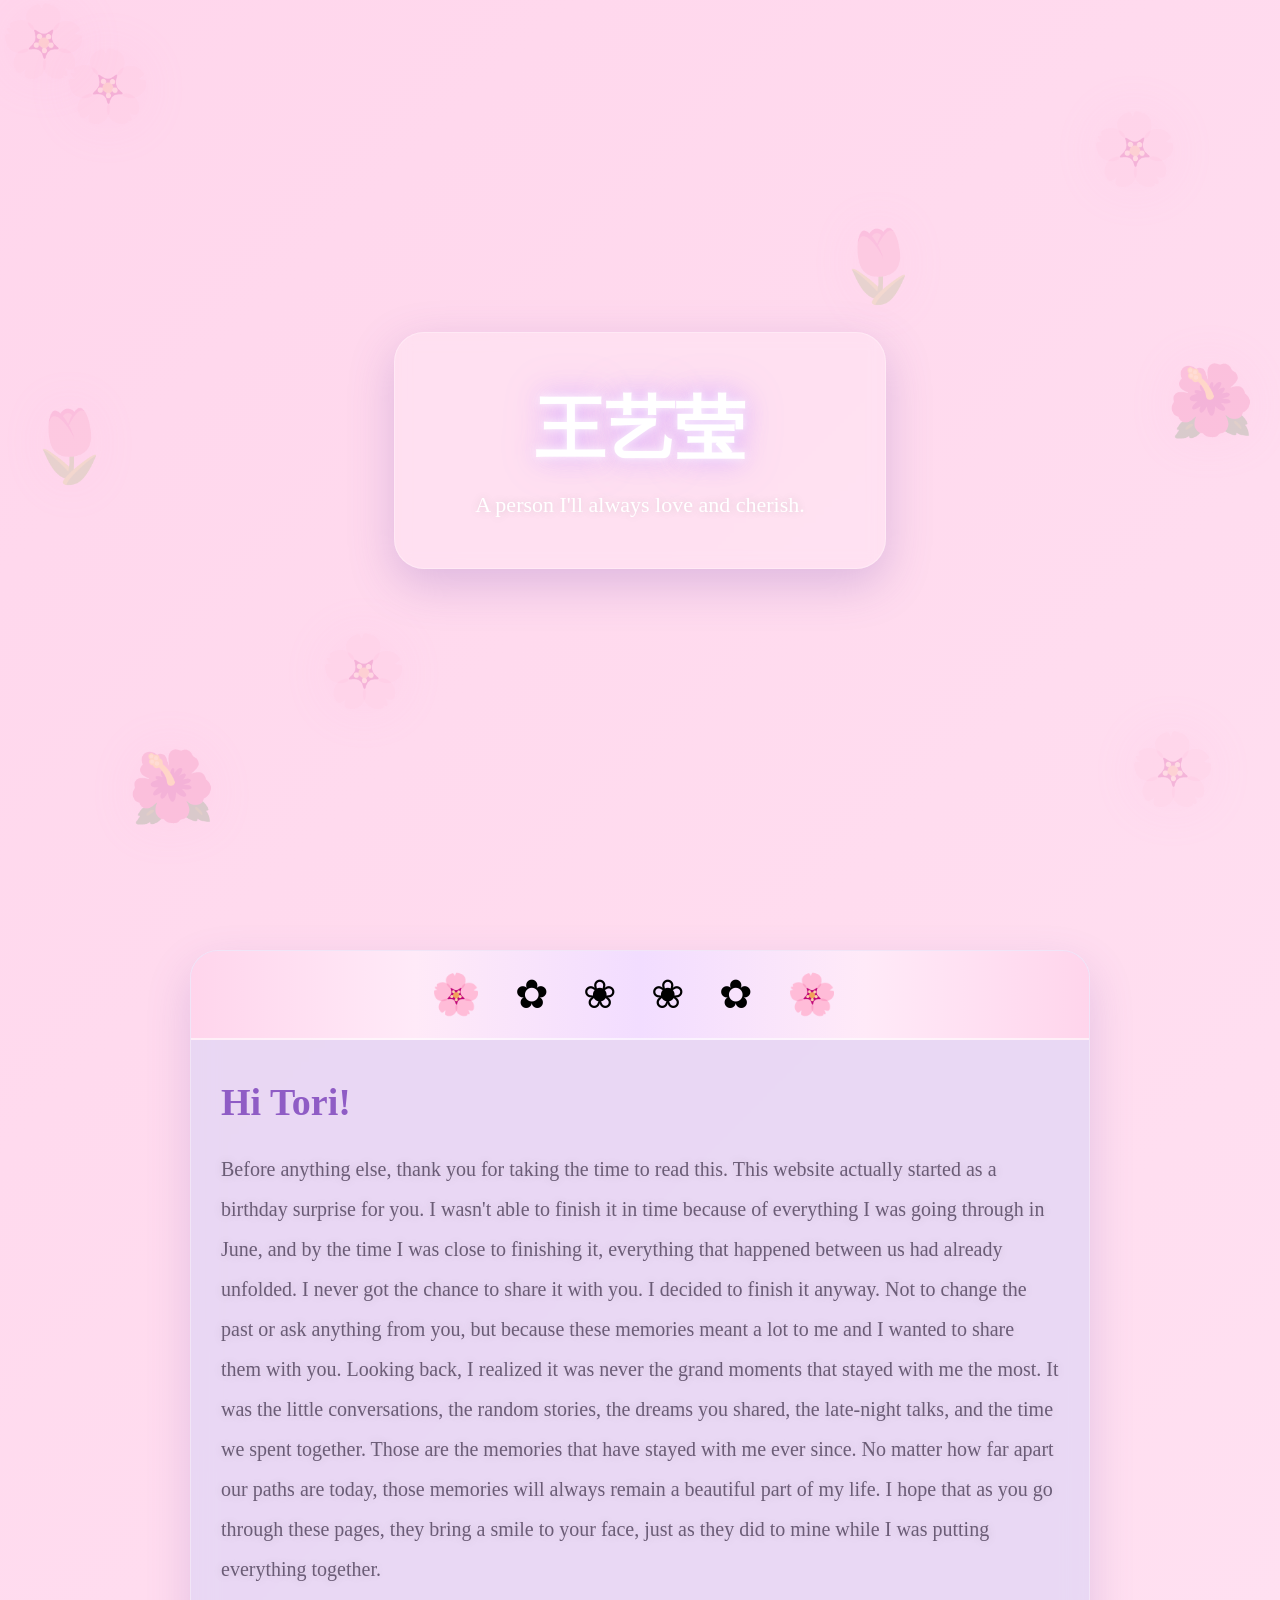
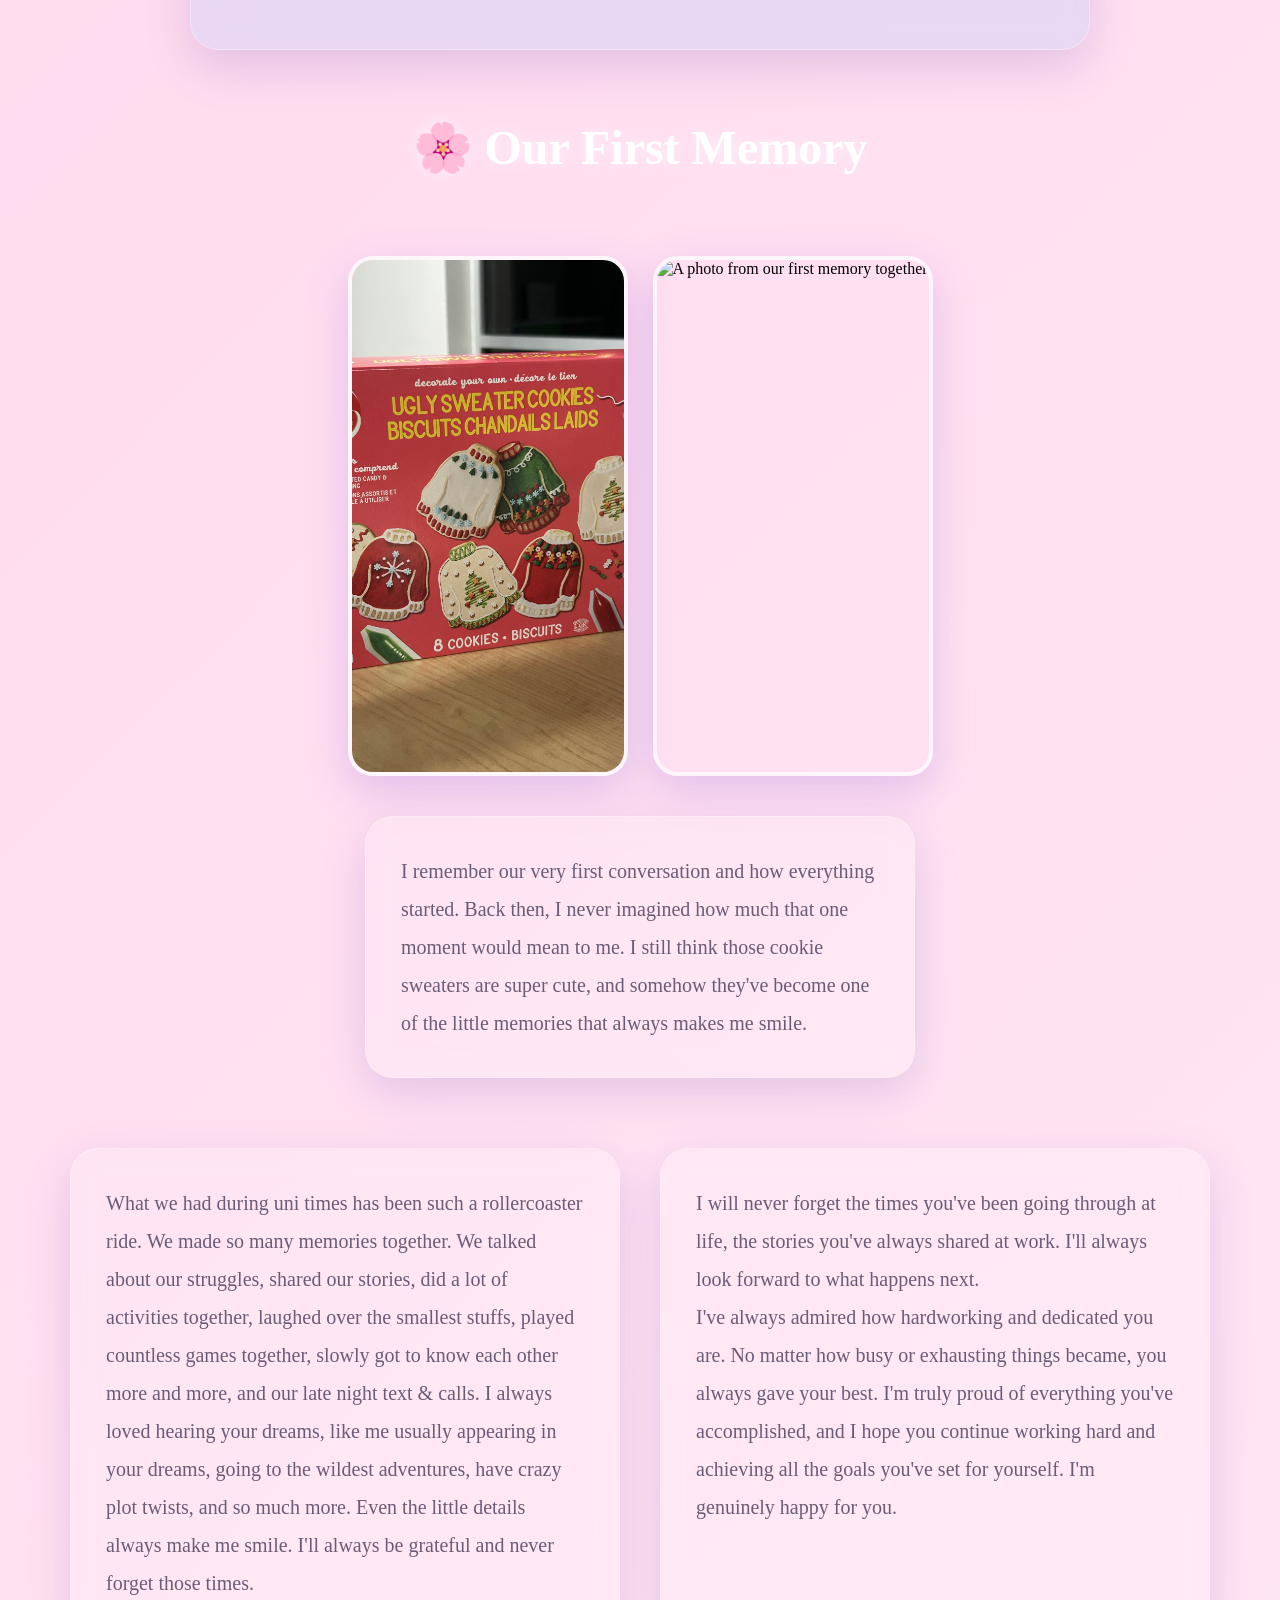
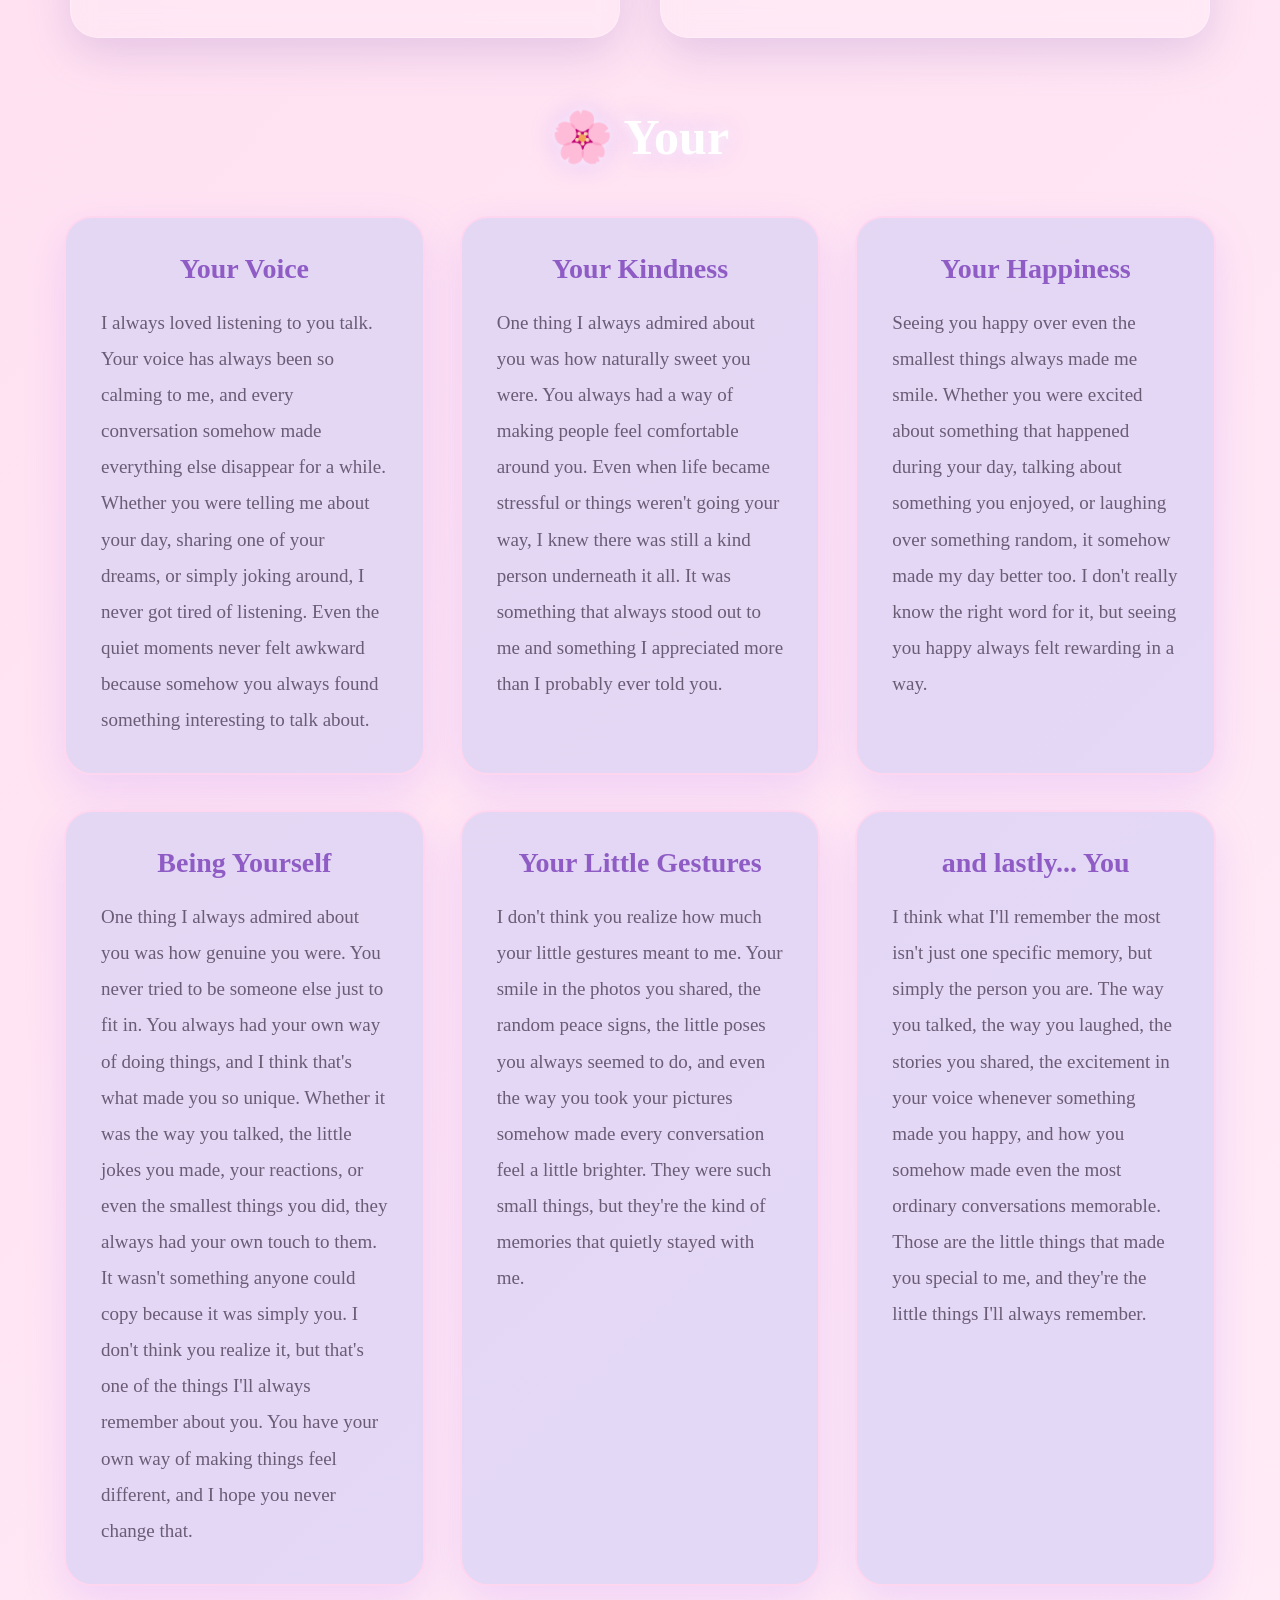
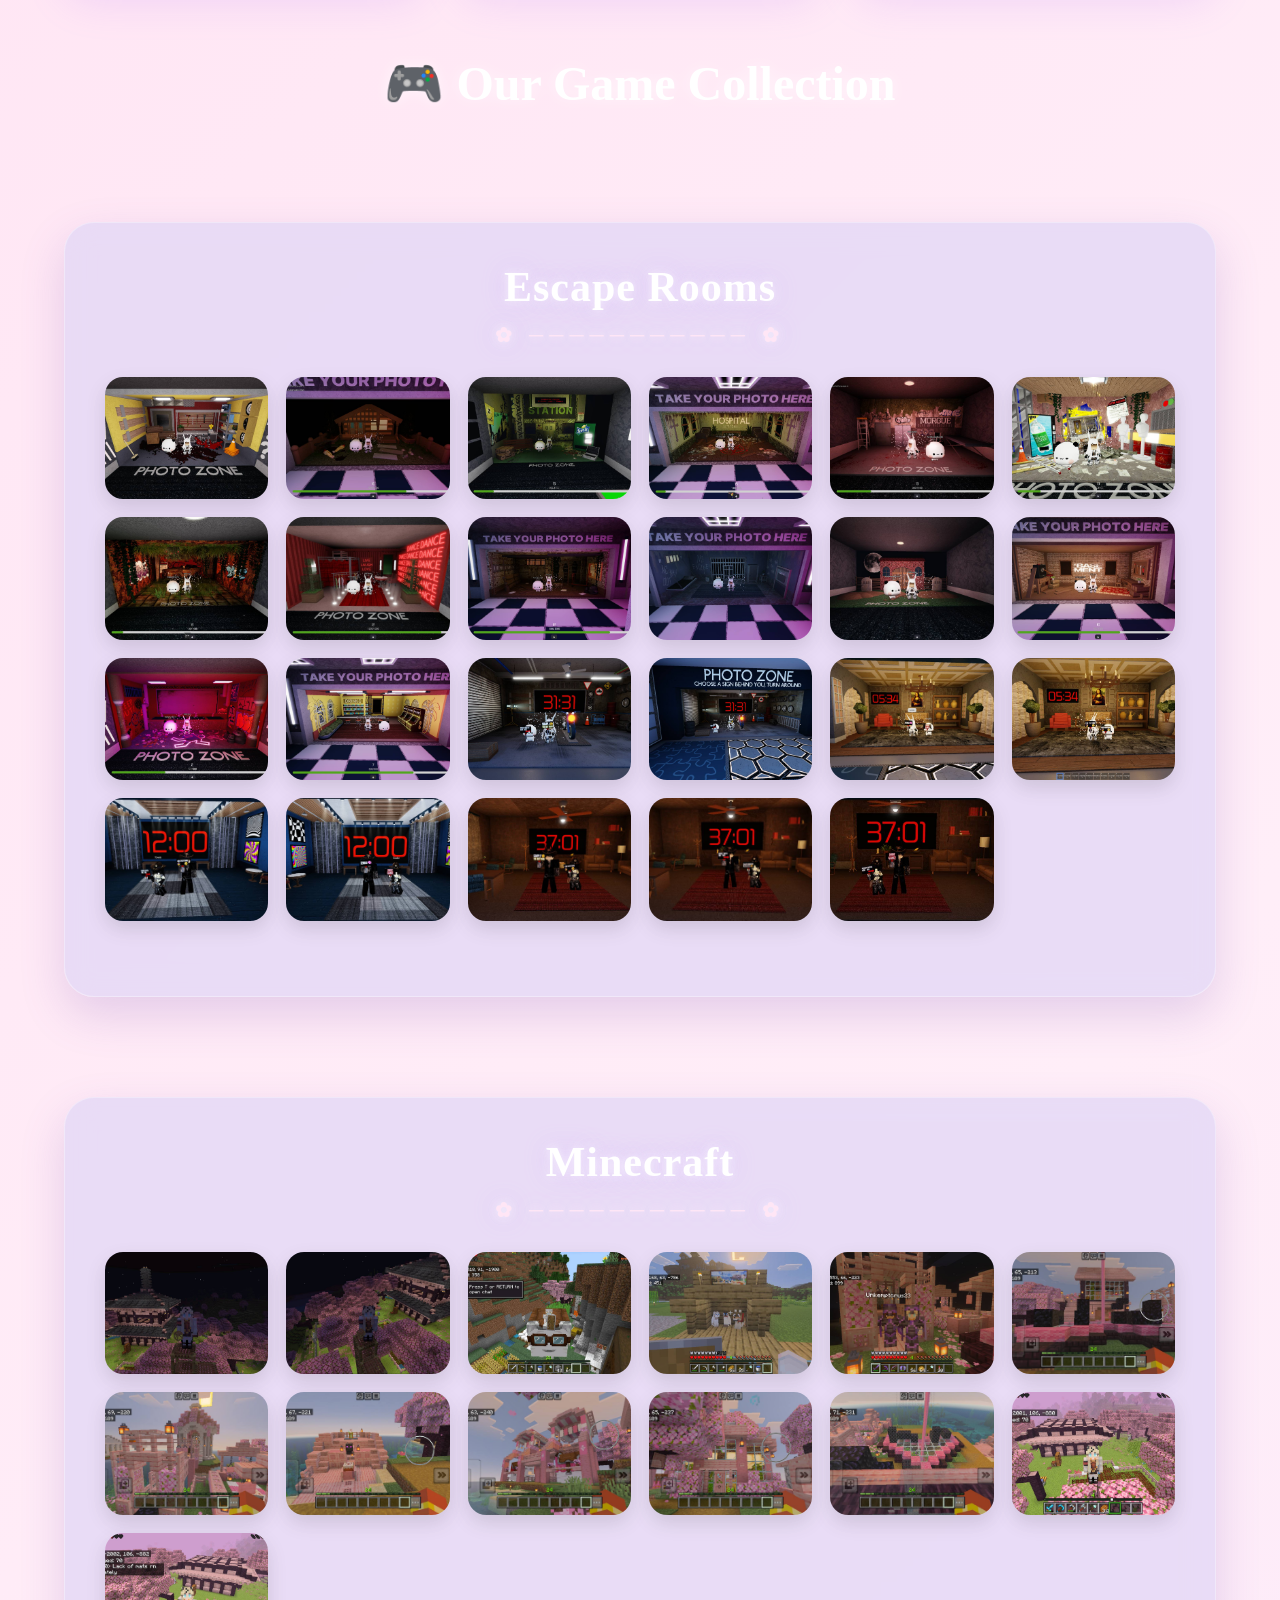
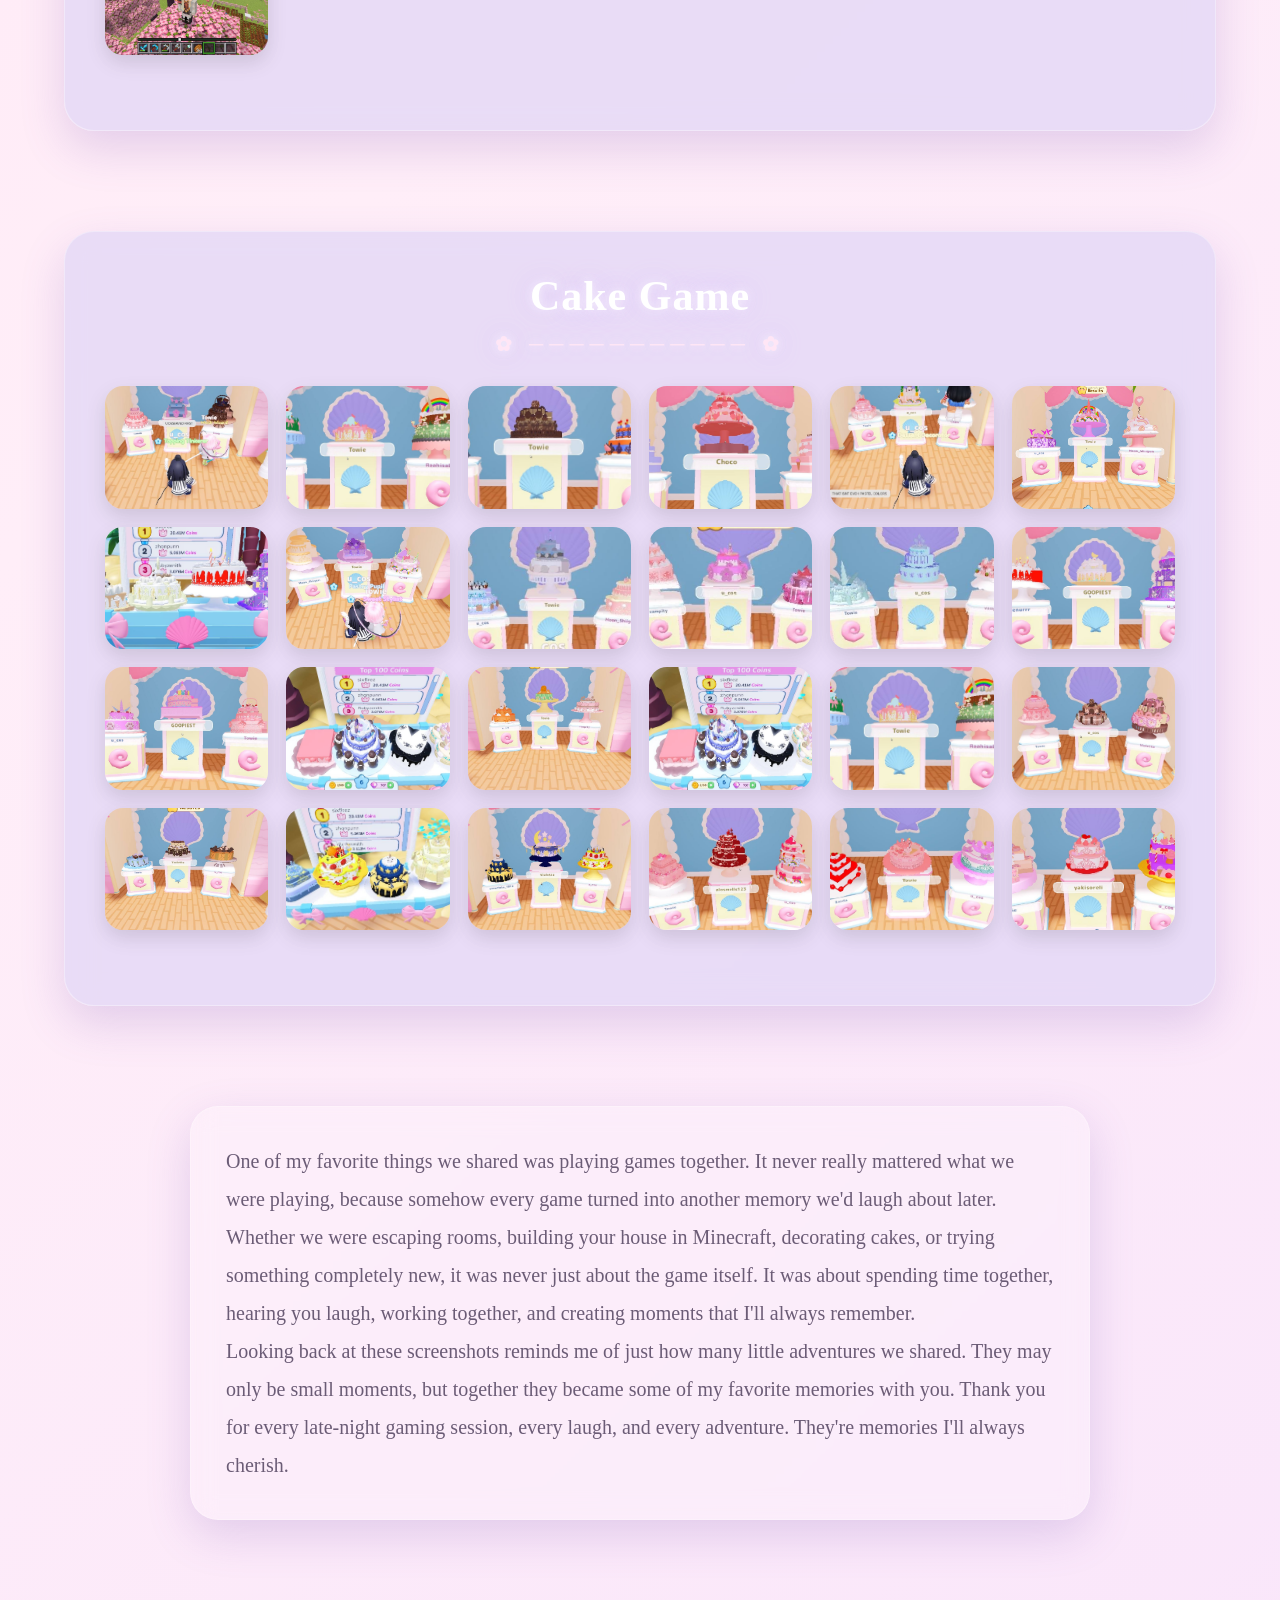
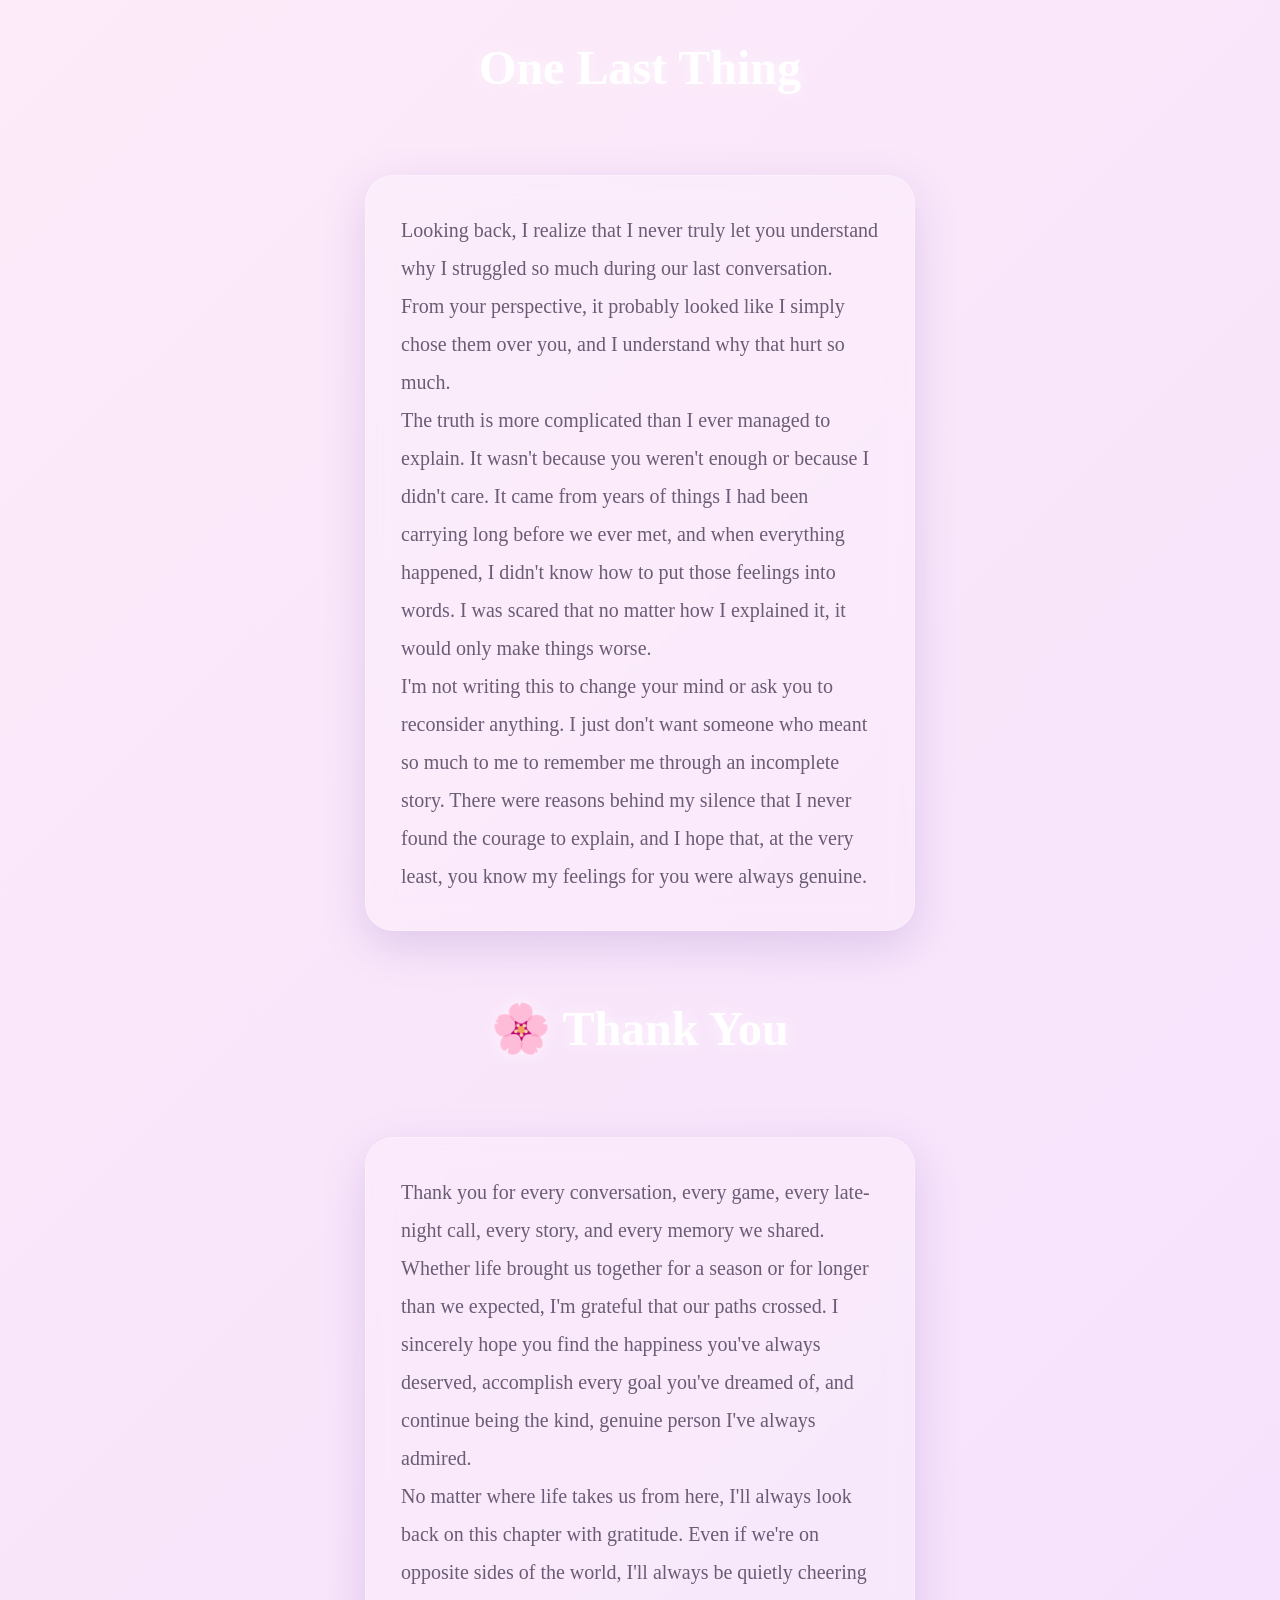
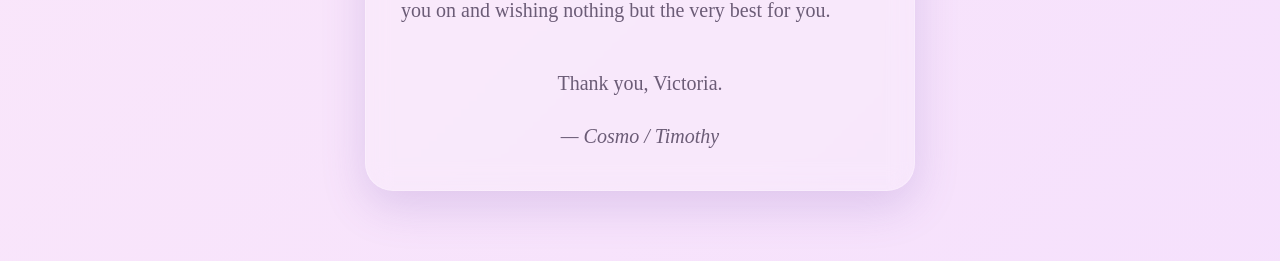
==== commit 6ec084dc: "Update index.html" ====
--- a/index.html
+++ b/index.html
@@ -183,10 +183,10 @@
             <div class="littleCard">
                 <h3>Your Little Gestures</h3>
                 <p>
-                    I don't think you realize how much your little gestures meant to me. Your smile, your random winks,
-                    the peace signs, and even the way you reacted to things somehow made every conversation feel a
-                    little brighter. They were such small moments, but they're the kind of memories that quietly stayed
-                    with me.
+                    I don't think you realize how much your little gestures meant to me. 
+                    Your smile in the photos you shared, the random peace signs, the little poses you always seemed to do, 
+                    and even the way you took your pictures somehow made every conversation feel a little brighter. 
+                    They were such small things, but they're the kind of memories that quietly stayed with me.
                 </p>
             </div>
 
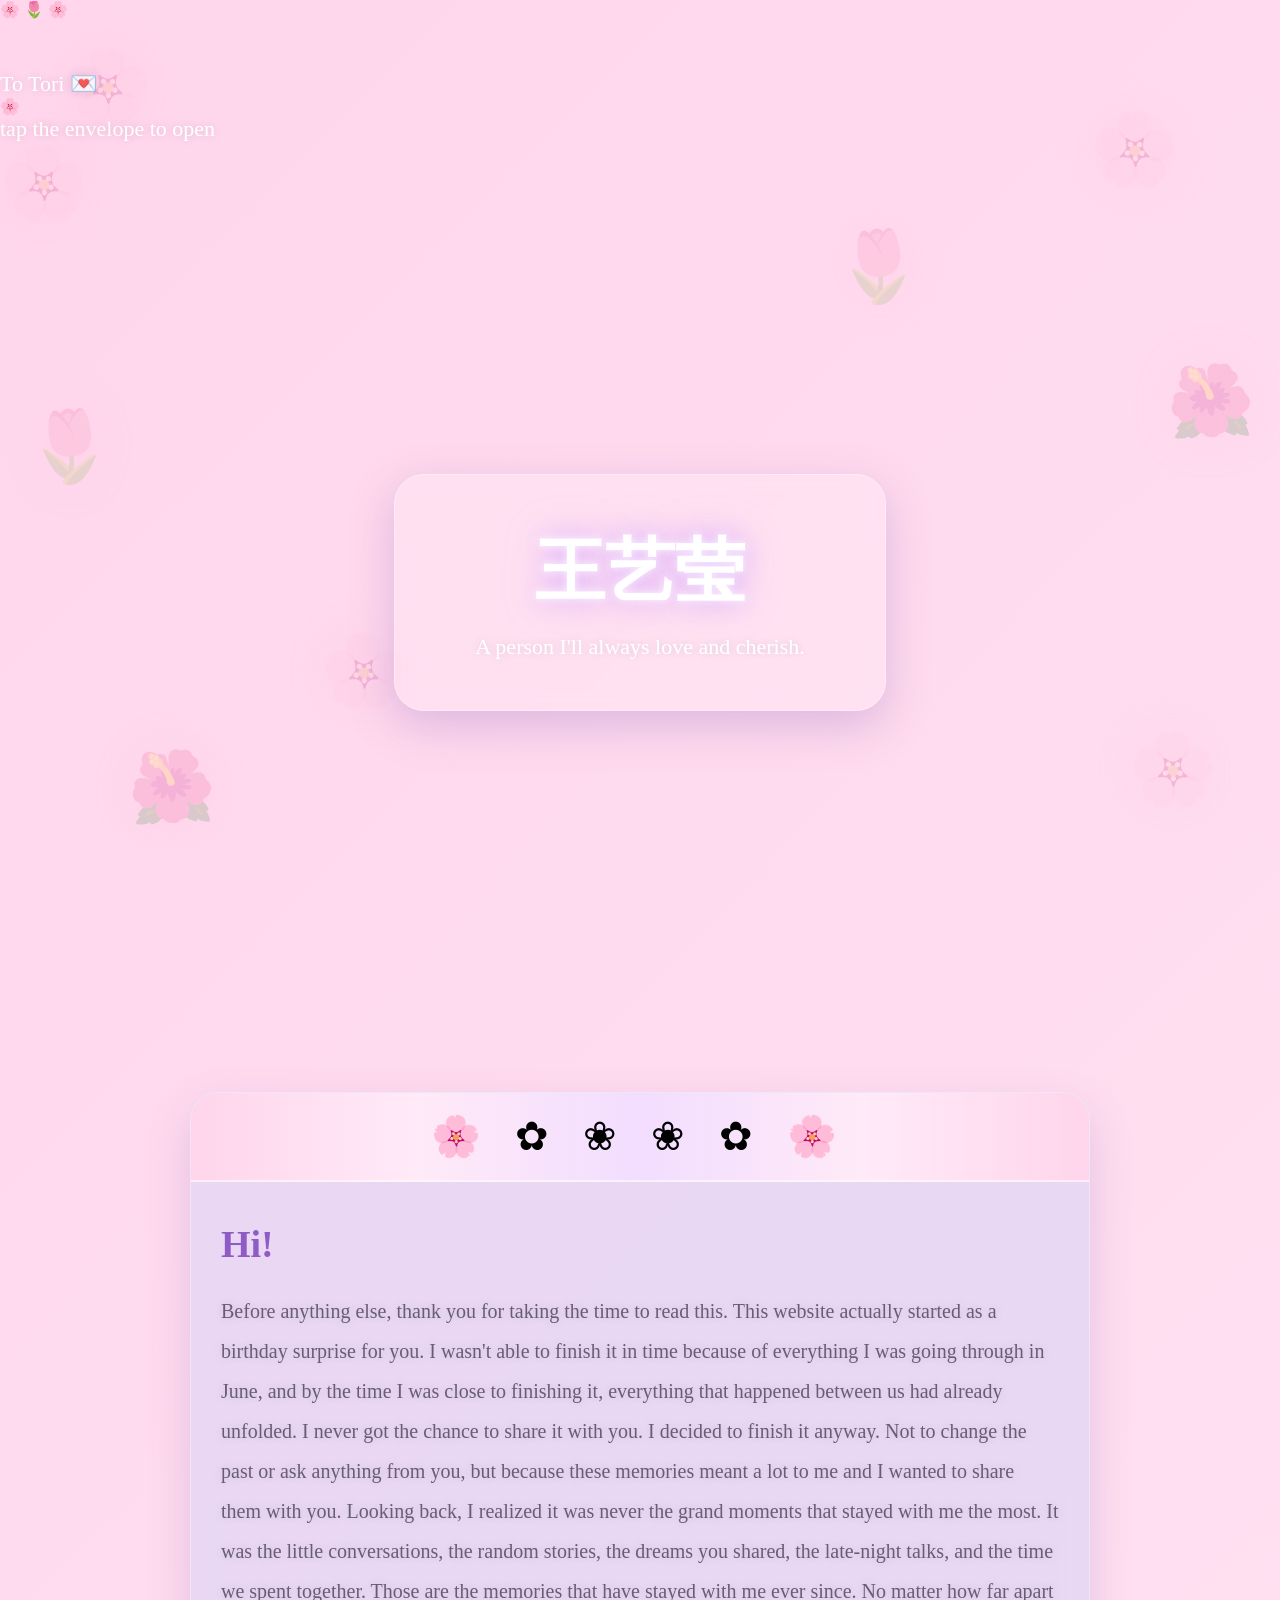
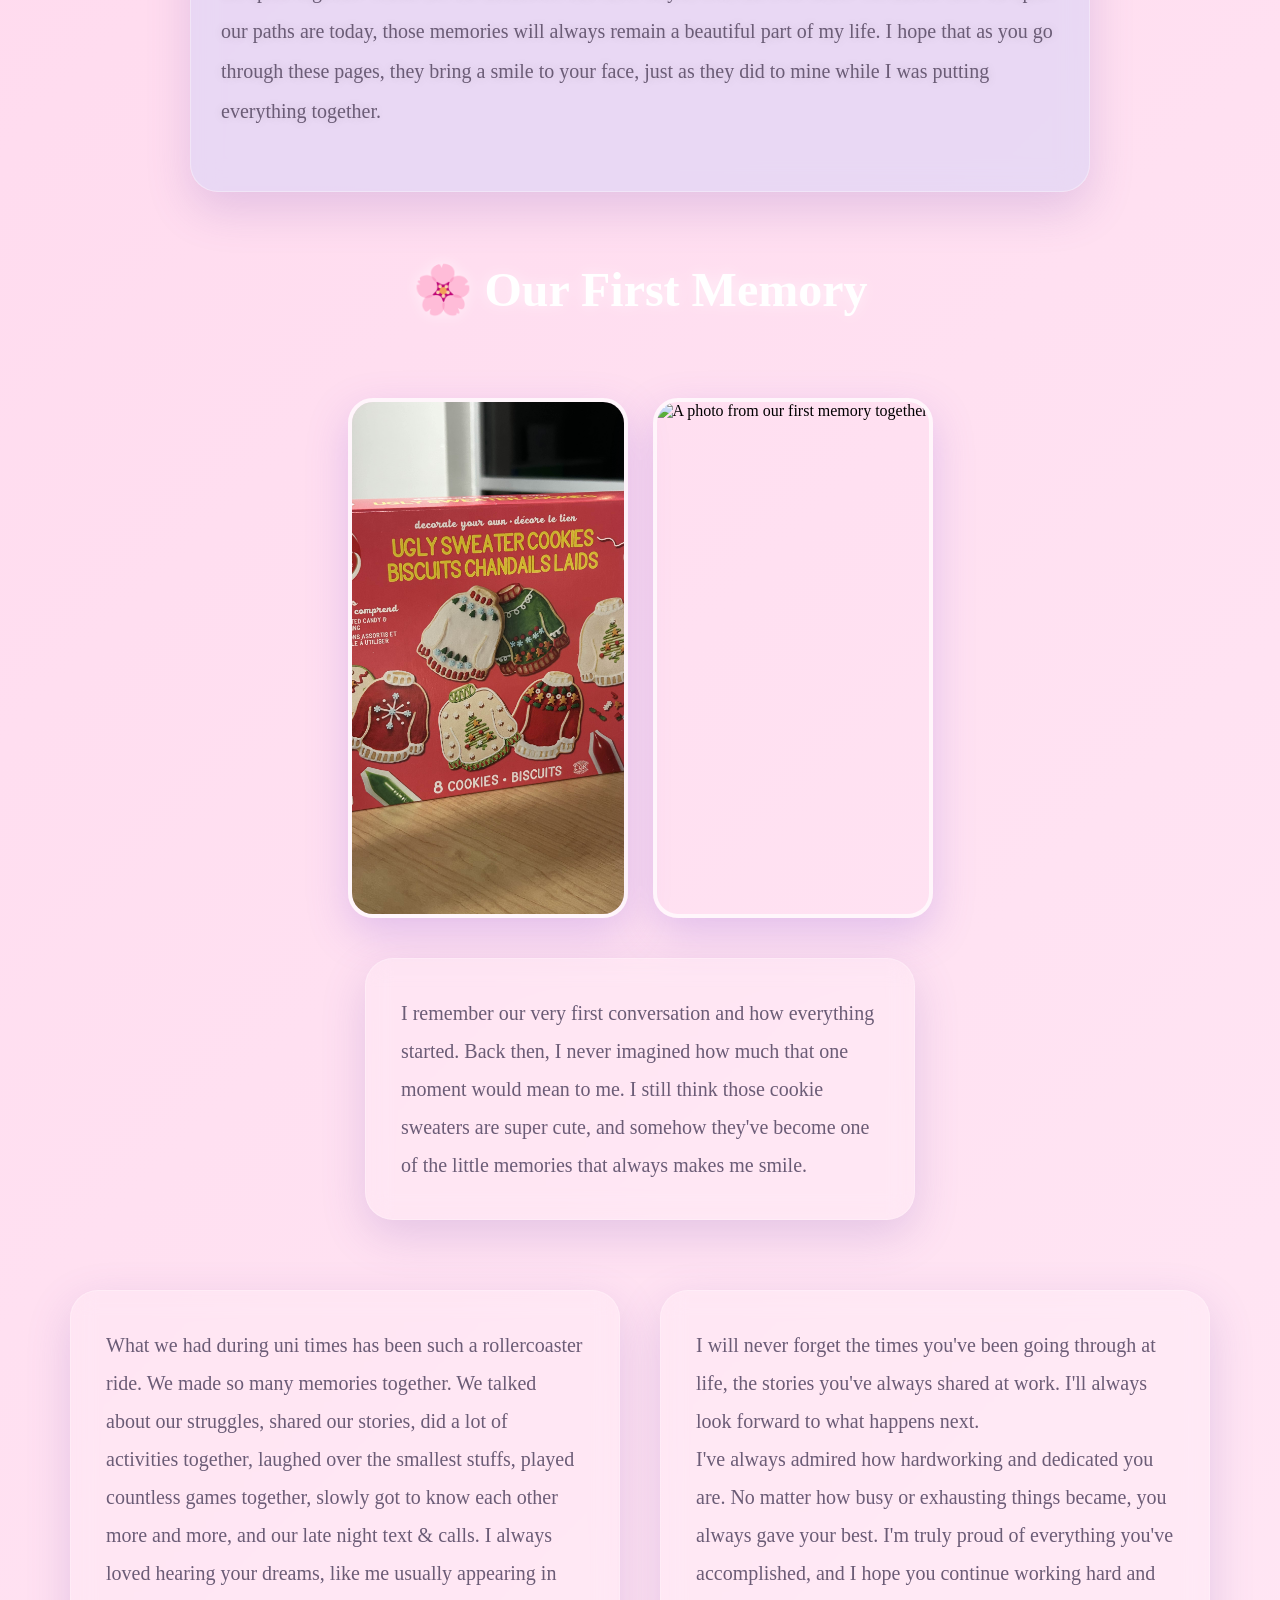
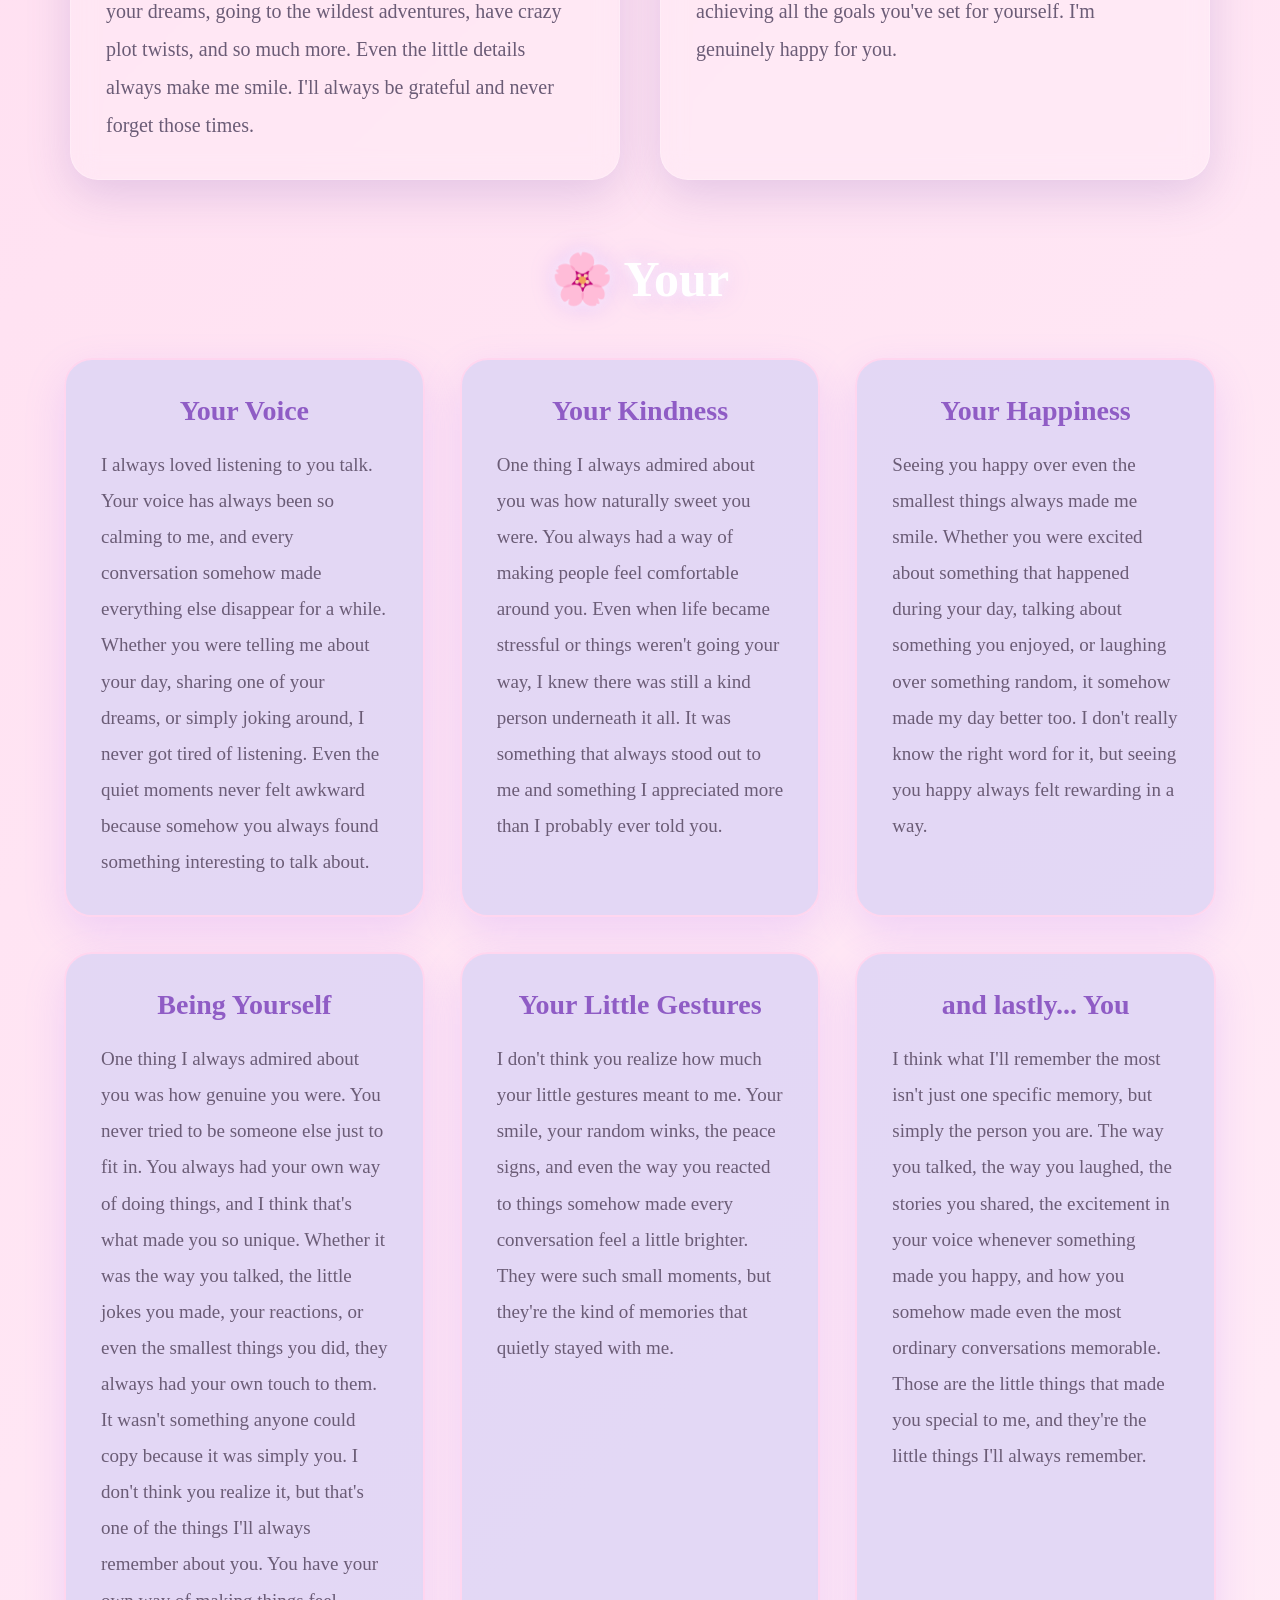
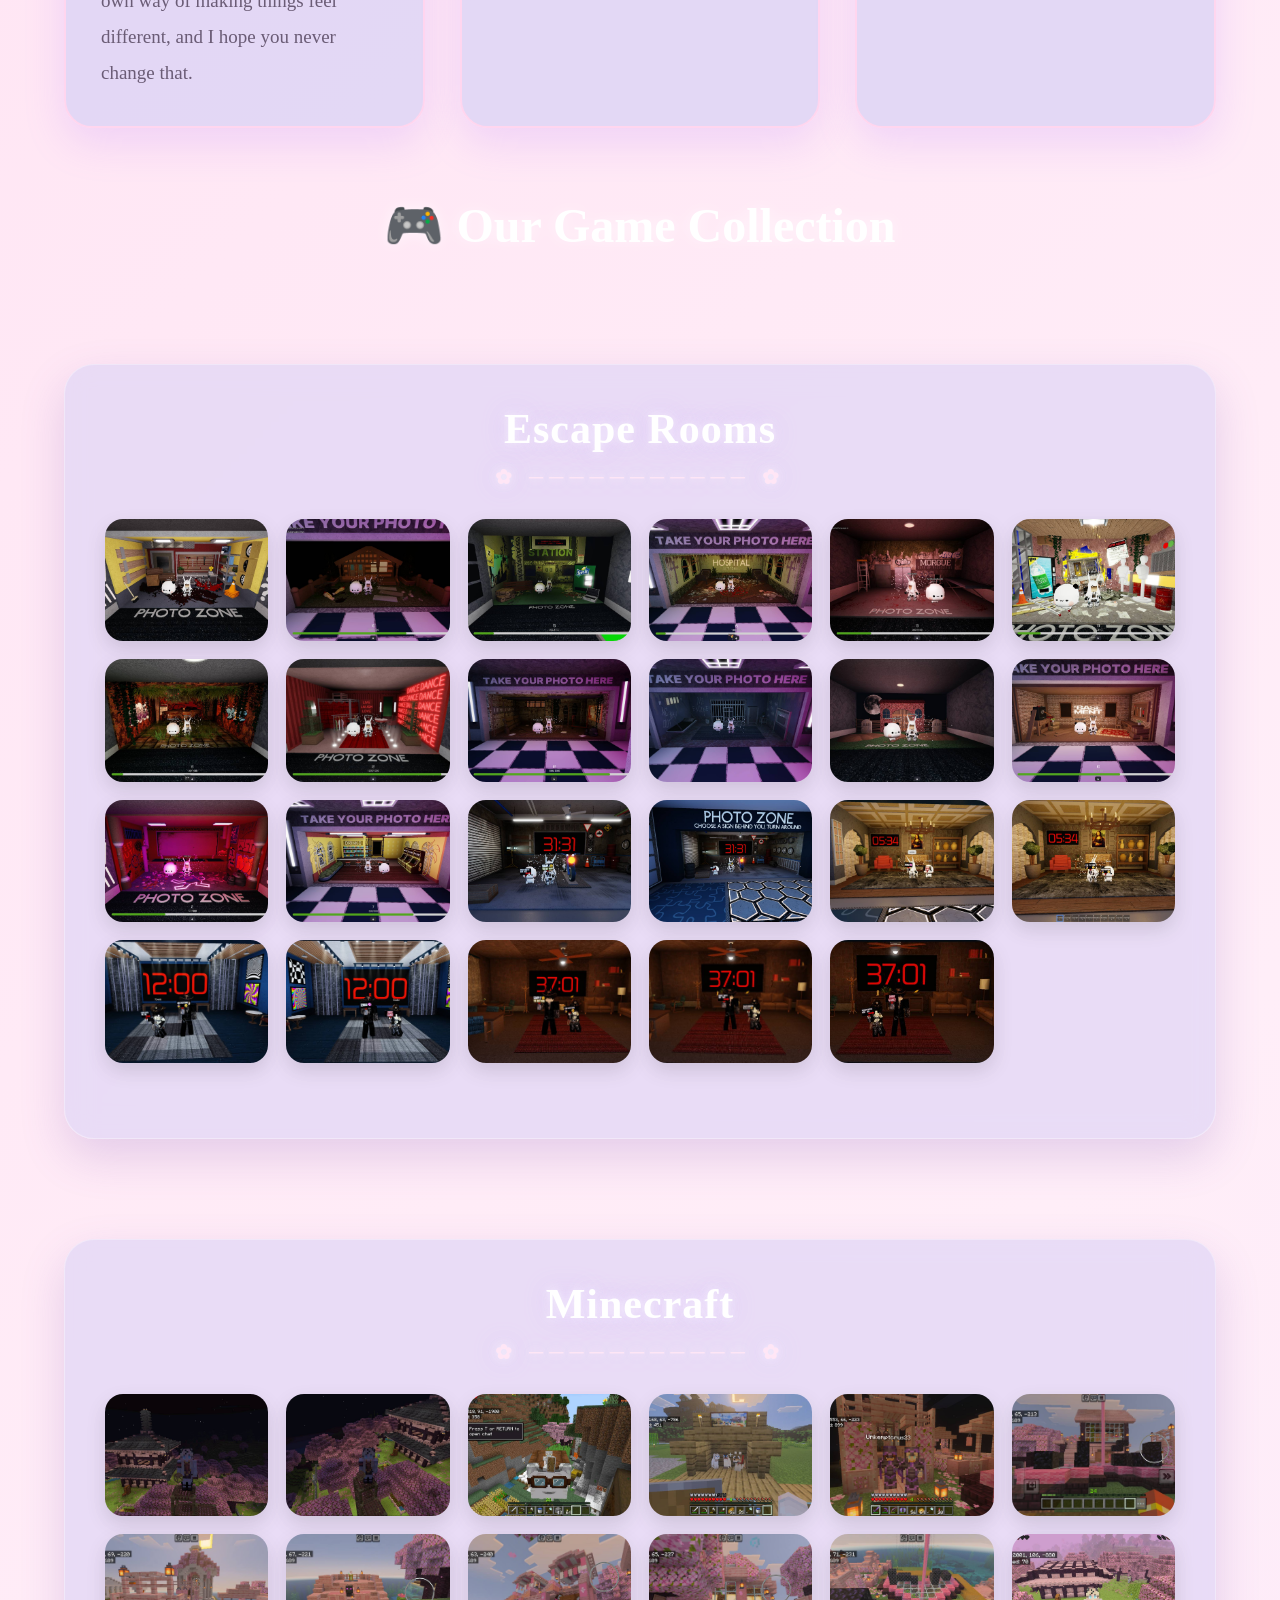
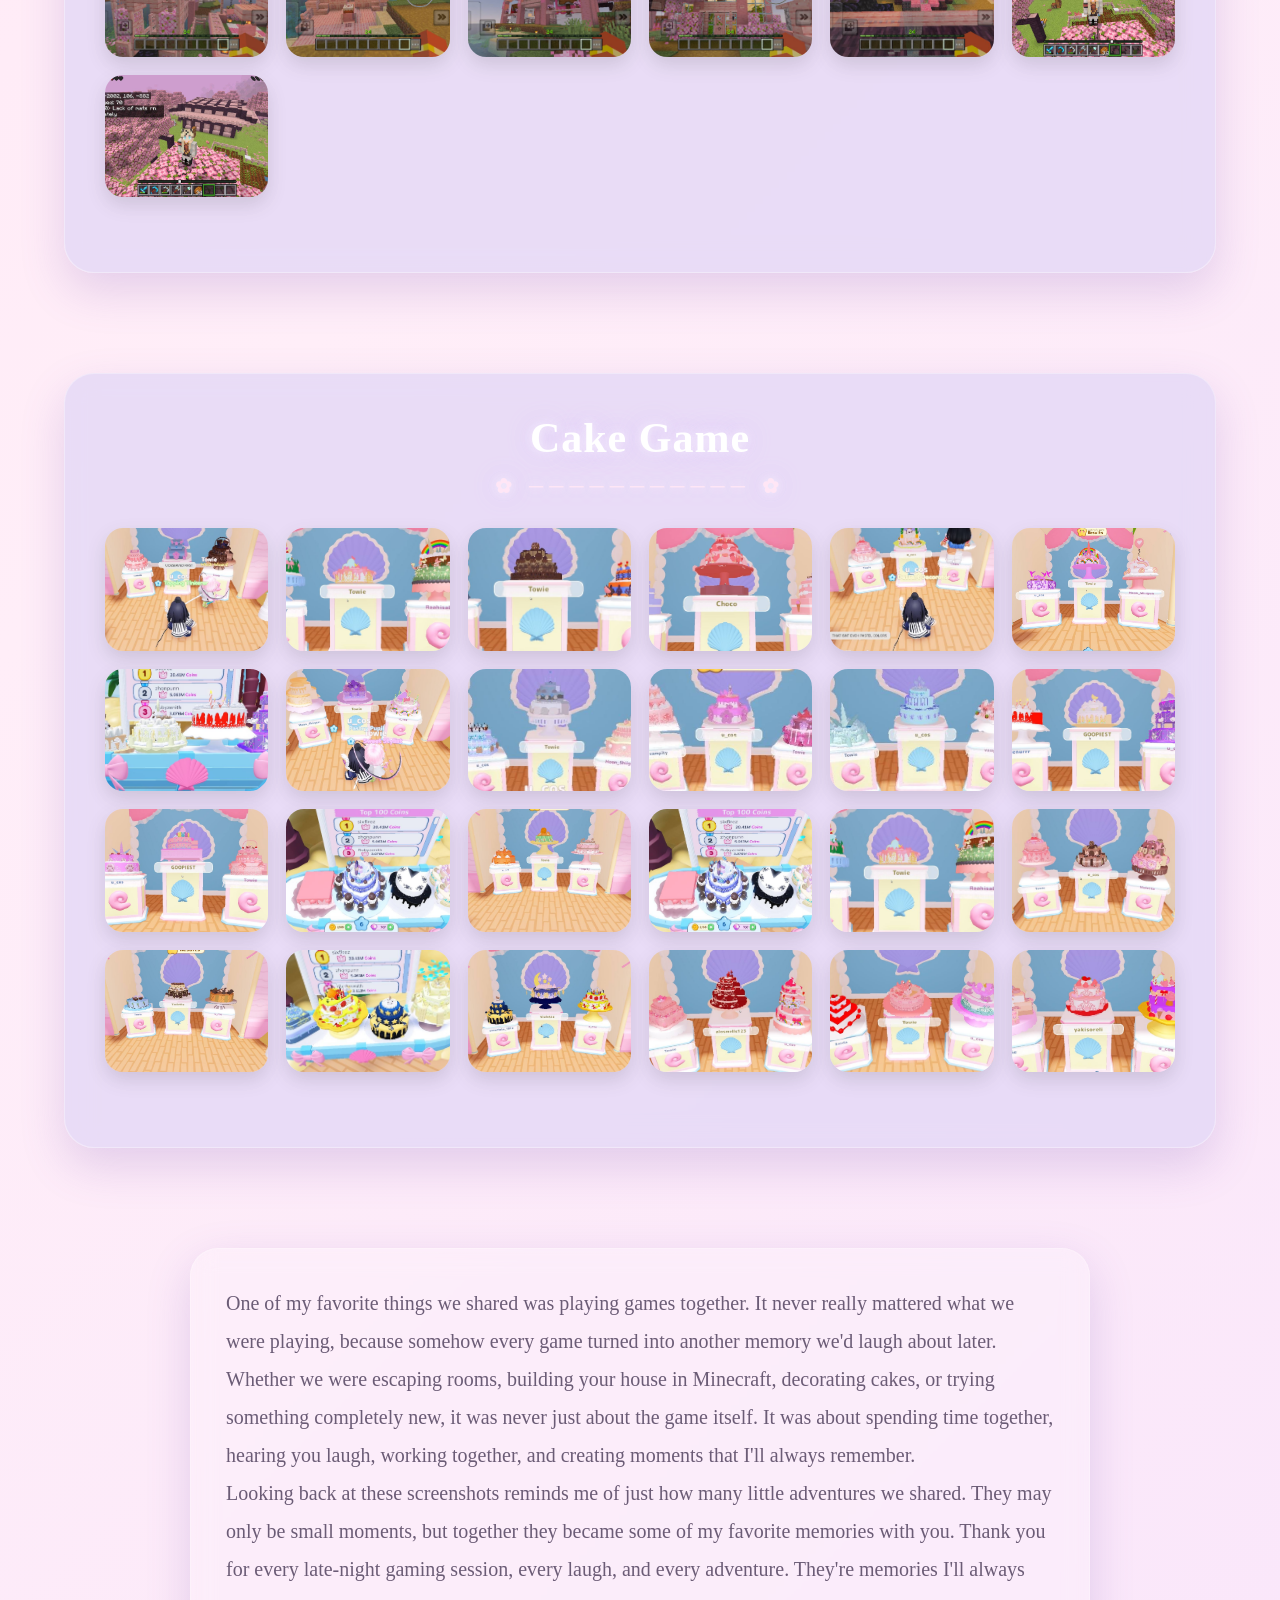
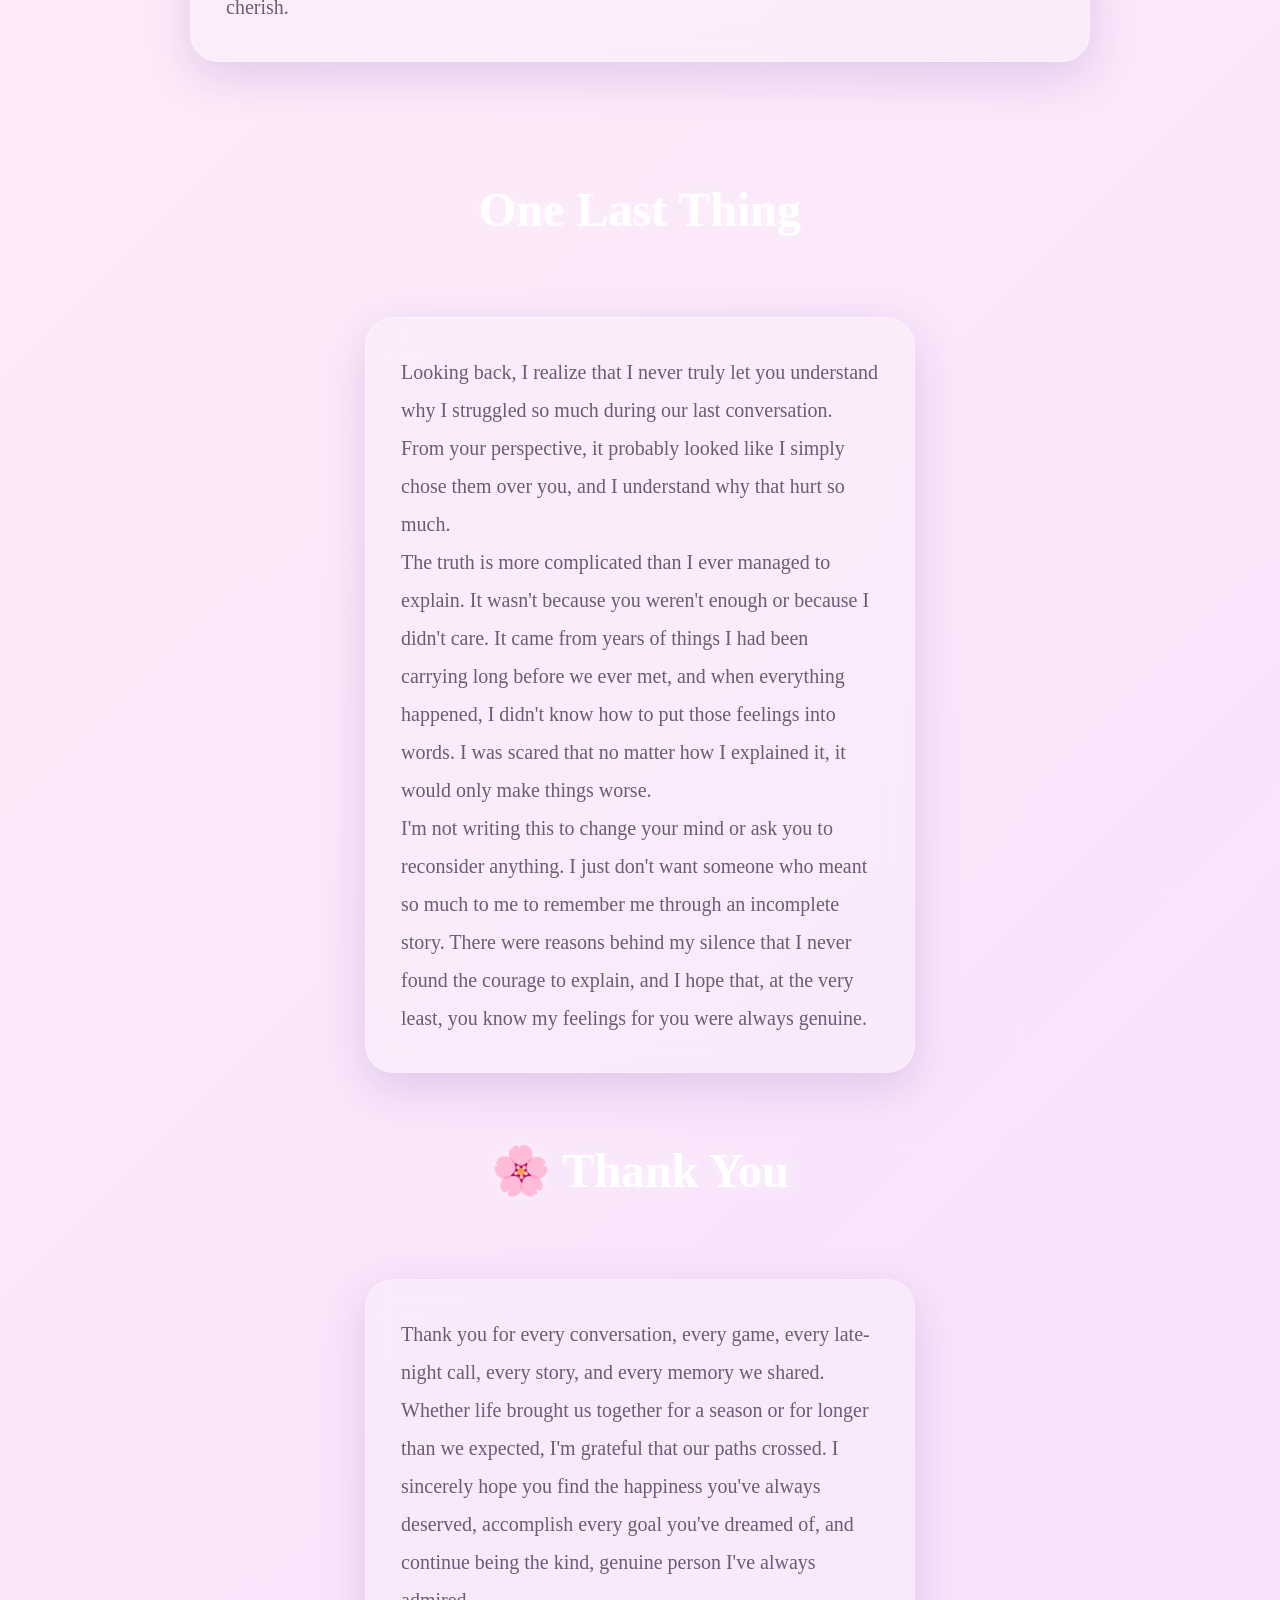
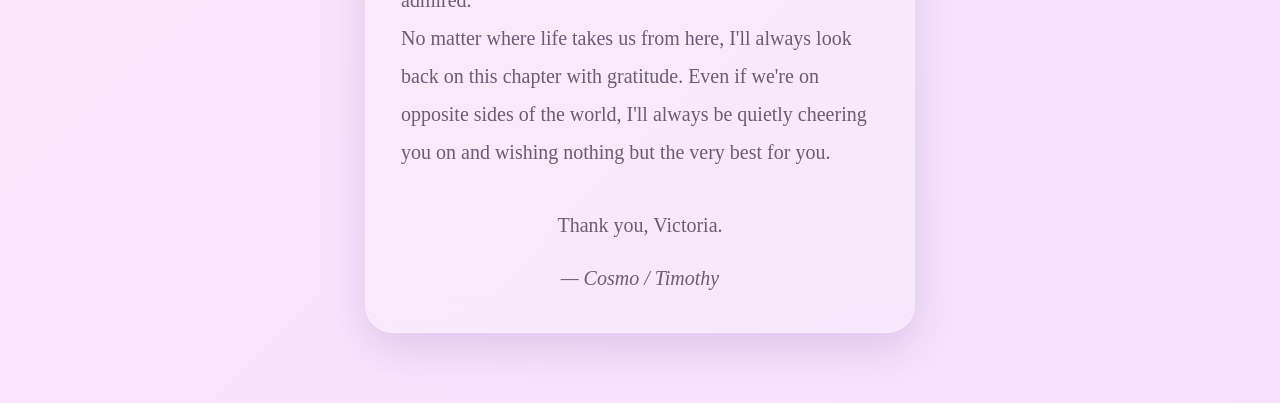
==== commit 99156d81: "Update index.html" ====
--- a/index.html
+++ b/index.html
@@ -10,6 +10,26 @@
 </head>
 
 <body>
+
+    <!-- Opening Envelope Screen -->
+    <div id="openingScreen" class="openingScreen">
+
+        <div class="openingFlowers">🌸 🌷 🌸</div>
+
+        <div class="envelope" id="envelope" role="button" tabindex="0" aria-label="Open the letter">
+            <div class="envelopeBack">
+                <div class="envelopePocket"></div>
+            </div>
+            <div class="letterPaper">
+                <p class="letterPaperText"><br><br>To Tori 💌</p>
+            </div>
+            <div class="envelopeFlap"></div>
+            <div class="envelopeSeal">🌸</div>
+        </div>
+
+        <p class="openingHint">tap the envelope to open</p>
+
+    </div>
 
     <!-- Image Viewer -->
     <div id="lightbox" class="lightbox">
@@ -49,7 +69,7 @@
 
         <div class="letterContent">
 
-            <h2>Hi Tori!</h2>
+            <h2>Hi!</h2>
 
             <p>
                 Before anything else, thank you for taking the time to read this. This website actually started as a
@@ -183,10 +203,10 @@
             <div class="littleCard">
                 <h3>Your Little Gestures</h3>
                 <p>
-                    I don't think you realize how much your little gestures meant to me. 
-                    Your smile in the photos you shared, the random peace signs, the little poses you always seemed to do, 
-                    and even the way you took your pictures somehow made every conversation feel a little brighter. 
-                    They were such small things, but they're the kind of memories that quietly stayed with me.
+                    I don't think you realize how much your little gestures meant to me. Your smile, your random winks,
+                    the peace signs, and even the way you reacted to things somehow made every conversation feel a
+                    little brighter. They were such small moments, but they're the kind of memories that quietly stayed
+                    with me.
                 </p>
             </div>
 
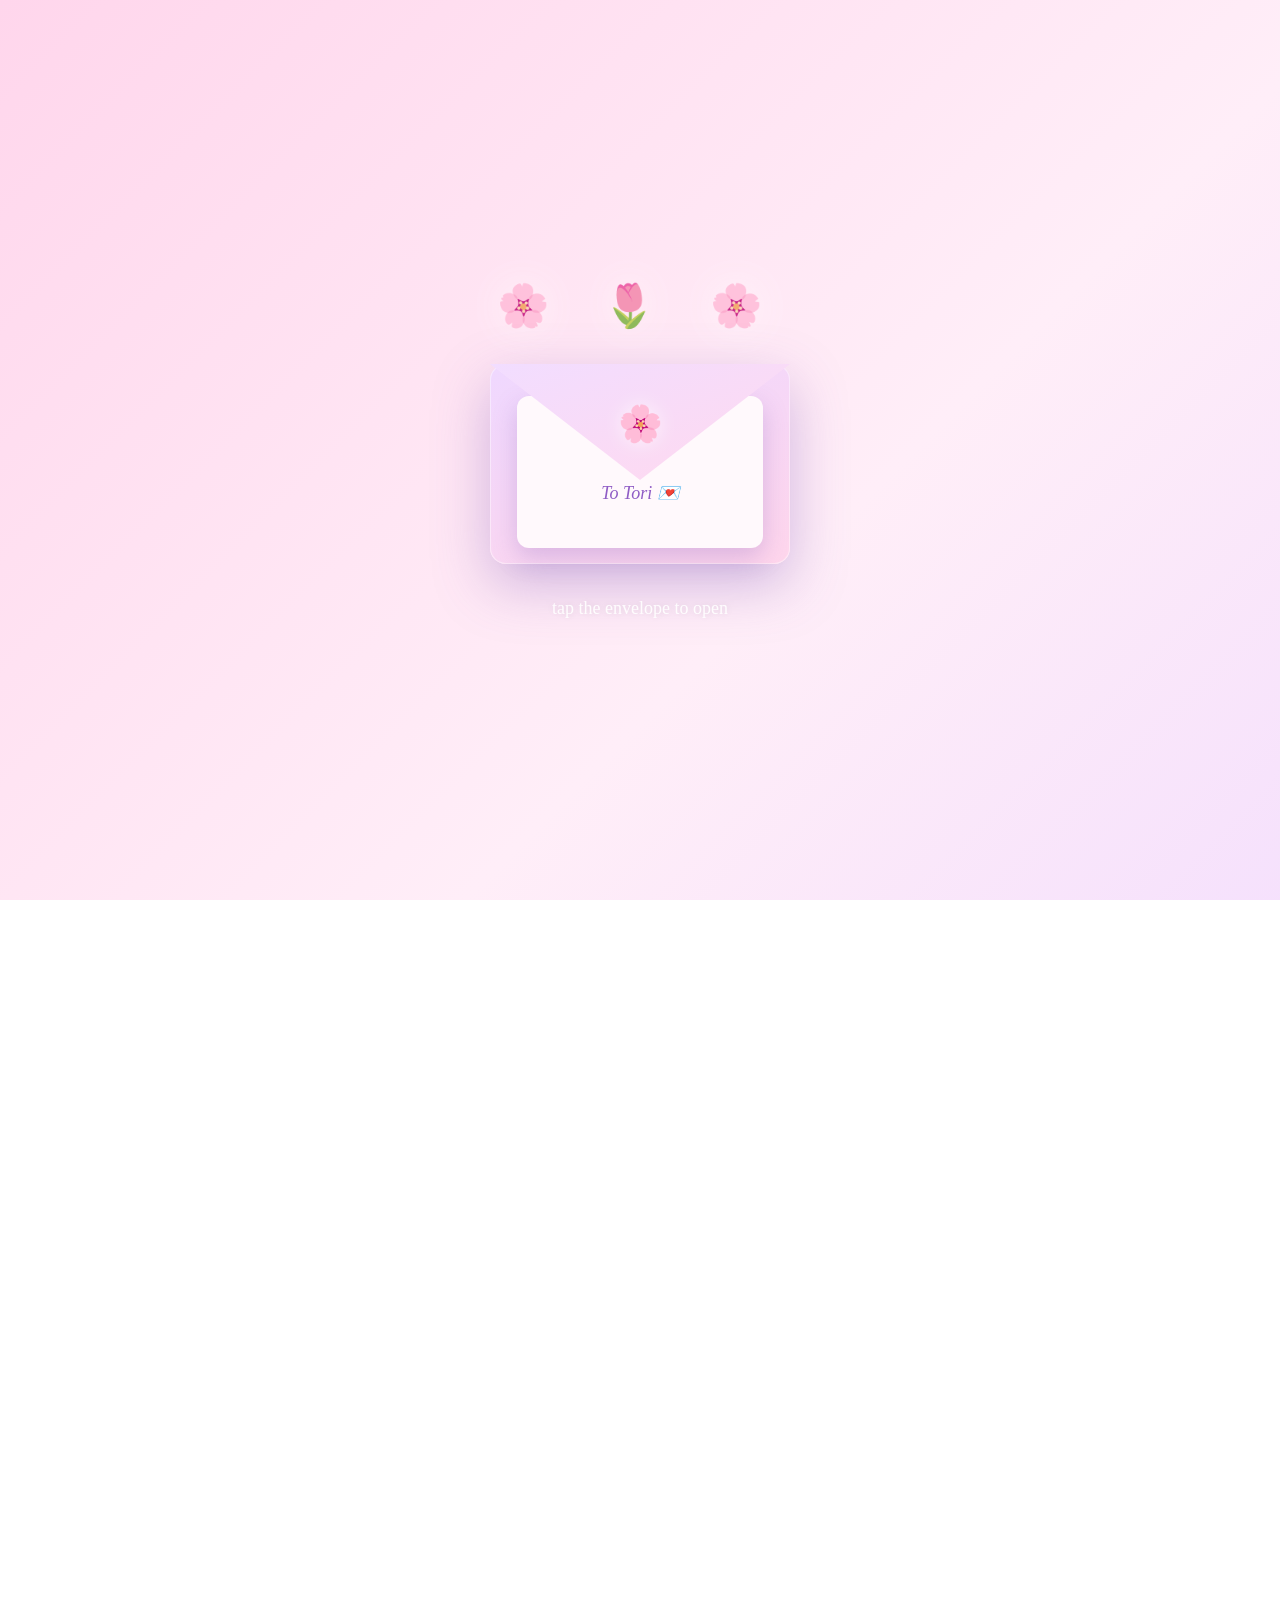
==== commit c487eb85: "Update index.html" ====
--- a/index.html
+++ b/index.html
@@ -229,6 +229,8 @@
 
         <h2 class="sectionTitle">
             🎮 Our Game Collection
+            <br><br>
+            (You can click the pictures for full view)
         </h2>
 
         <div class="gameBox">
--- a/main.css
+++ b/main.css
@@ -0,0 +1,829 @@
+* {
+    margin: 0;
+    padding: 0;
+    box-sizing: border-box;
+}
+
+html {
+    scroll-behavior: smooth;
+}
+
+html.locked,
+body.locked {
+    overflow: hidden;
+    height: 100%;
+}
+
+/* ============================= */
+/*      OPENING ENVELOPE SCREEN  */
+/* ============================= */
+
+.openingScreen {
+    position: fixed;
+    inset: 0;
+    z-index: 10000;
+    display: flex;
+    flex-direction: column;
+    justify-content: center;
+    align-items: center;
+    gap: 34px;
+    padding: 30px;
+    text-align: center;
+    background: linear-gradient(135deg,
+            #ffd6ec,
+            #ffeef8,
+            #efd8ff,
+            #d8c8ff,
+            #f7d6ff);
+    background-size: 250% 250%;
+    animation: gradientBG 35s linear infinite;
+    transition: opacity .8s ease, visibility .8s ease;
+}
+
+.openingScreen.hideScreen {
+    opacity: 0;
+    visibility: hidden;
+    pointer-events: none;
+}
+
+.openingFlowers {
+    font-size: clamp(26px, 6vw, 42px);
+    letter-spacing: clamp(8px, 4vw, 22px);
+    opacity: .85;
+    filter: drop-shadow(0 0 18px rgba(255, 255, 255, .6));
+    animation: floatFlower 6s ease-in-out infinite;
+}
+
+.envelope {
+    position: relative;
+    width: 300px;
+    max-width: 78vw;
+    aspect-ratio: 3 / 2;
+    cursor: pointer;
+}
+
+.envelope:focus-visible {
+    outline: 3px solid white;
+    outline-offset: 8px;
+    border-radius: 16px;
+}
+
+.envelopeBack {
+    position: absolute;
+    inset: 0;
+    background: linear-gradient(160deg, #efd8ff, #ffd6ec);
+    border-radius: 16px;
+    box-shadow:
+        0 20px 55px rgba(120, 80, 180, .35),
+        0 0 0 1px rgba(255, 255, 255, .4) inset;
+    overflow: hidden;
+}
+
+.envelopePocket {
+    position: absolute;
+    inset: 0;
+    background: linear-gradient(200deg, rgba(255, 255, 255, .45), rgba(255, 255, 255, 0) 60%);
+    clip-path: polygon(0 100%, 50% 42%, 100% 100%);
+}
+
+.letterPaper {
+    position: absolute;
+    left: 50%;
+    bottom: 8%;
+    transform: translate(-50%, 0);
+    width: 82%;
+    height: 76%;
+    background: #fff9fc;
+    border-radius: 12px;
+    box-shadow: 0 10px 25px rgba(120, 80, 180, .25);
+    z-index: 2;
+    display: flex;
+    align-items: center;
+    justify-content: center;
+    padding: 15px;
+    transition:
+        transform 1s cubic-bezier(.6, .05, .3, 1) .35s;
+}
+
+.letterPaperText {
+    color: #8f5cc5;
+    font-size: clamp(14px, 2.4vw, 18px);
+    font-style: italic;
+    text-shadow: none;
+}
+
+.envelopeFlap {
+    position: absolute;
+    top: 0;
+    left: 0;
+    width: 100%;
+    height: 58%;
+    background: linear-gradient(160deg, #f2ddff, #ffd9ef);
+    clip-path: polygon(0 0, 100% 0, 50% 100%);
+    transform-origin: top center;
+    transform: rotateX(0deg);
+    transition: transform .8s cubic-bezier(.6, .05, .3, 1);
+    z-index: 3;
+    backface-visibility: hidden;
+    filter: drop-shadow(0 6px 10px rgba(120, 80, 180, .2));
+}
+
+.envelopeSeal {
+    position: absolute;
+    top: 30%;
+    left: 50%;
+    transform: translate(-50%, -50%);
+    font-size: clamp(26px, 5vw, 36px);
+    z-index: 4;
+    filter: drop-shadow(0 0 10px rgba(255, 255, 255, .7));
+    transition: opacity .4s ease, transform .4s ease;
+}
+
+.envelope.opened .envelopeFlap {
+    transform: rotateX(180deg);
+    z-index: 1;
+}
+
+.envelope.opened .envelopeSeal {
+    opacity: 0;
+    transform: translate(-50%, -50%) scale(.5);
+}
+
+.envelope.opened .letterPaper {
+    transform: translate(-50%, -150%);
+}
+
+.openingHint {
+    color: white;
+    font-size: clamp(14px, 2.5vw, 18px);
+    text-shadow: 0 0 10px rgba(0, 0, 0, .15);
+    opacity: .9;
+    animation: pulseHint 2s ease-in-out infinite;
+}
+
+@keyframes pulseHint {
+
+    0%,
+    100% {
+        opacity: .55;
+    }
+
+    50% {
+        opacity: 1;
+    }
+}
+
+/* ============================= */
+/*        IMAGE LIGHTBOX         */
+/* ============================= */
+
+.lightbox {
+    position: fixed;
+    inset: 0;
+    background: rgba(20, 20, 25, .92);
+    display: flex;
+    justify-content: center;
+    align-items: center;
+    opacity: 0;
+    visibility: hidden;
+    transition: .3s;
+    z-index: 9999;
+    padding: 30px;
+}
+
+.lightbox.show {
+    opacity: 1;
+    visibility: visible;
+}
+
+.lightbox img {
+    max-width: 95%;
+    max-height: 92%;
+    border-radius: 18px;
+    box-shadow:
+        0 0 40px rgba(255, 255, 255, .2),
+        0 0 80px rgba(215, 170, 255, .25);
+    animation: zoomIn .3s ease;
+}
+
+.closeLightbox {
+    position: absolute;
+    top: 20px;
+    right: 30px;
+    font-size: 55px;
+    color: white;
+    cursor: pointer;
+    user-select: none;
+    transition: .25s;
+}
+
+.closeLightbox:hover,
+.closeLightbox:focus-visible {
+    transform: scale(1.15);
+    color: #ffd4ef;
+    outline: none;
+}
+
+@keyframes zoomIn {
+    from {
+        transform: scale(.8);
+        opacity: 0;
+    }
+    to {
+        transform: scale(1);
+        opacity: 1;
+    }
+}
+
+body {
+    margin: 0;
+    font-family: Georgia, serif;
+    background: linear-gradient(135deg,
+            #ffd6ec,
+            #ffeef8,
+            #efd8ff,
+            #d8c8ff,
+            #f7d6ff);
+    background-size: 250% 250%;
+    animation: gradientBG 35s linear infinite;
+    overflow-x: hidden;
+    width: 100%;
+}
+
+.intro {
+    width: 100vw;
+    min-height: 100vh;
+    display: flex;
+    justify-content: center;
+    align-items: center;
+    position: relative;
+    padding: 40px 20px;
+}
+
+.intro,
+.letterBox,
+.introduction,
+.littleThings,
+.gameSummary {
+    position: relative;
+    z-index: 2;
+}
+
+.content {
+    text-align: center;
+    z-index: 10;
+    padding: 50px 80px;
+    background: rgba(255, 255, 255, .18);
+    backdrop-filter: blur(8px);
+    border-radius: 30px;
+    border: 1px solid rgba(255, 255, 255, .3);
+    box-shadow:
+        0 15px 45px rgba(120, 80, 180, .25);
+    max-width: 90vw;
+}
+
+h1 {
+    font-size: clamp(38px, 8vw, 70px);
+    color: white;
+    text-shadow:
+        0 0 8px rgba(255, 255, 255, .8),
+        0 0 25px rgba(216, 170, 255, .8),
+        0 0 40px rgba(180, 120, 255, .4);
+    margin-bottom: 15px;
+    word-wrap: break-word;
+}
+
+p {
+    color: #ffffff;
+    font-size: 22px;
+    text-shadow:
+        0 0 10px rgba(0, 0, 0, .15);
+}
+
+#petals {
+    position: fixed;
+    inset: 0;
+    width: 100%;
+    height: 100%;
+    overflow: hidden;
+    pointer-events: none;
+    z-index: 0;
+}
+
+.petal {
+    position: absolute;
+    background: #ffc8dc;
+    border-radius: 60% 0 60% 0;
+    opacity: .75;
+    animation: fall linear forwards;
+    will-change: transform, opacity;
+    transform: translateZ(0);
+}
+
+.flower {
+    position: fixed;
+    font-size: 70px;
+    opacity: .18;
+    pointer-events: none;
+    user-select: none;
+    z-index: 1;
+    filter:
+        blur(.2px) drop-shadow(0 0 25px rgba(255, 170, 230, .7));
+    animation:
+        floatFlower 8s ease-in-out infinite,
+        rotateFlower 18s linear infinite;
+}
+
+.flower1 { top: 5%; left: 5%; }
+.flower2 { top: 12%; right: 8%; animation-delay: 2s; }
+.flower3 { bottom: 8%; left: 10%; animation-delay: 4s; }
+.flower4 { bottom: 10%; right: 5%; animation-delay: 1s; }
+.flower5 { top: 45%; left: 2%; animation-delay: 3s; }
+.flower6 { top: 40%; right: 2%; animation-delay: 5s; }
+.flower7 { top: 70%; left: 25%; animation-delay: 6s; }
+.flower8 { top: 25%; right: 28%; animation-delay: 4s; }
+
+@keyframes rotateFlower {
+    from { rotate: 0deg; }
+    to { rotate: 360deg; }
+}
+
+@keyframes floatFlower {
+    0% { transform: translateY(0px) rotate(0deg); }
+    50% { transform: translateY(-20px) rotate(8deg); }
+    100% { transform: translateY(0px) rotate(0deg); }
+}
+
+@keyframes fall {
+    0% {
+        transform: translate(-30px, -50px) rotate(0deg);
+        opacity: 0;
+    }
+    10% { opacity: .8; }
+    30% { transform: translate(40px, 30vh) rotate(120deg); }
+    60% { transform: translate(-30px, 65vh) rotate(320deg); }
+    100% {
+        transform: translate(60px, 110vh) rotate(720deg);
+        opacity: 0;
+    }
+}
+
+@keyframes gradientBG {
+    0% { background-position: 0% 50%; }
+    50% { background-position: 100% 50%; }
+    100% { background-position: 0% 50%; }
+}
+
+.letterBox {
+    width: 90%;
+    max-width: 900px;
+    margin: 50px auto;
+    background: rgba(225, 214, 245, .72);
+    backdrop-filter: blur(14px);
+    -webkit-backdrop-filter: blur(14px);
+    border: 1px solid rgba(255, 255, 255, .35);
+    border-radius: 28px;
+    overflow: hidden;
+    box-shadow:
+        0 18px 45px rgba(120, 80, 180, .20);
+}
+
+.topDecor {
+    background: linear-gradient(90deg,
+            #ffd5ec,
+            #ffeaf8,
+            #f2ddff,
+            #ffeaf8,
+            #ffd5ec);
+    padding: 20px;
+    font-size: clamp(24px, 5vw, 40px);
+    text-align: center;
+    letter-spacing: clamp(4px, 2vw, 12px);
+    border-bottom: 2px solid rgba(255, 255, 255, .6);
+}
+
+.letterContent {
+    padding: 40px 30px;
+}
+
+.letterContent h2 {
+    color: #8f5cc5;
+    margin-bottom: 25px;
+    font-size: clamp(28px, 5vw, 38px);
+}
+
+.letterContent p {
+    color: #6b5c76;
+    line-height: 2;
+    font-size: clamp(16px, 2.2vw, 20px);
+    margin-bottom: 20px;
+}
+
+/* ========================================= */
+/*         MEMORY SECTION                    */
+/* ========================================= */
+
+.introduction {
+    width: 90%;
+    max-width: 1200px;
+    margin: 70px auto;
+    display: flex;
+    justify-content: center;
+    align-items: stretch;
+    gap: 40px;
+    flex-wrap: wrap;
+}
+
+.sectionTitle {
+    width: 100%;
+    text-align: center;
+    color: white;
+    font-size: clamp(30px, 6vw, 48px);
+    margin-bottom: 40px;
+    text-shadow:
+        0 0 15px rgba(255, 255, 255, .6);
+}
+
+.images {
+    display: flex;
+    justify-content: center;
+    align-items: center;
+    gap: 25px;
+    flex-wrap: wrap;
+    overflow: visible;
+    position: relative;
+    width: 100%;
+}
+
+.images img {
+    width: 280px;
+    height: 520px;
+    max-width: 42vw;
+    object-fit: cover;
+    border-radius: 25px;
+    border: 4px solid rgba(255, 255, 255, .7);
+    box-shadow:
+        0 15px 40px rgba(140, 90, 220, .25);
+    cursor: pointer;
+    transition:
+        transform .35s ease,
+        box-shadow .35s ease,
+        border-color .35s ease;
+    animation: fadeUp .8s ease forwards;
+}
+
+.images img:hover {
+    transform: scale(1.1);
+    border-color: white;
+    box-shadow:
+        0 25px 55px rgba(140, 90, 220, .45);
+    z-index: 10;
+}
+
+.images img.active {
+    transform: scale(1.1);
+    border-color: white;
+    box-shadow:
+        0 25px 55px rgba(140, 90, 220, .45);
+    z-index: 10;
+}
+
+.textBox {
+    flex: 1;
+    min-width: 300px;
+    max-width: 550px;
+    background: rgba(255, 255, 255, .18);
+    backdrop-filter: blur(12px);
+    -webkit-backdrop-filter: blur(12px);
+    border: 1px solid rgba(255, 255, 255, .25);
+    border-radius: 28px;
+    padding: 35px;
+    box-shadow:
+        0 15px 45px rgba(120, 80, 180, .20);
+}
+
+.textBox p {
+    color: #6b5c76;
+    font-size: clamp(16px, 2.2vw, 20px);
+    line-height: 1.9;
+    text-shadow: none;
+}
+
+@keyframes fadeUp {
+    from {
+        opacity: 0;
+        transform: translateY(40px);
+    }
+    to {
+        opacity: 1;
+        transform: translateY(0);
+    }
+}
+
+/* ========================================= */
+/*      THE LITTLE THINGS ABOUT YOU          */
+/* ========================================= */
+
+.littleThings {
+    width: 90%;
+    max-width: 1200px;
+    margin: 70px auto;
+}
+
+.littleContainer {
+    display: grid;
+    grid-template-columns: repeat(auto-fit, minmax(280px, 1fr));
+    gap: 35px;
+    margin-top: 50px;
+}
+
+.littleCard {
+    background: rgba(225, 214, 245, .92);
+    border-radius: 28px;
+    padding: 35px;
+    border: 2px solid #ffd6ef;
+    box-shadow:
+        0 15px 40px rgba(182, 120, 255, .20);
+    transition:
+        transform .35s ease,
+        box-shadow .35s ease;
+}
+
+.littleCard:hover {
+    transform: translateY(-10px);
+    box-shadow:
+        0 25px 55px rgba(182, 120, 255, .35);
+}
+
+.littleCard h3 {
+    color: #8f5cc5;
+    font-size: clamp(22px, 4vw, 28px);
+    margin-bottom: 20px;
+    text-align: center;
+}
+
+.littleCard p {
+    color: #6b5c76;
+    font-size: clamp(15px, 2vw, 19px);
+    line-height: 1.9;
+    text-shadow: none;
+}
+
+.littleThings .sectionTitle {
+    text-align: center;
+    font-size: clamp(32px, 6vw, 50px);
+    color: white;
+    margin-bottom: 20px;
+    text-shadow:
+        0 0 12px rgba(255, 255, 255, .7),
+        0 0 25px rgba(180, 120, 255, .4);
+}
+
+.gameBox {
+    width: 100%;
+    background: rgba(225, 214, 245, .72);
+    backdrop-filter: blur(14px);
+    -webkit-backdrop-filter: blur(14px);
+    border: 1px solid rgba(255, 255, 255, .35);
+    border-radius: 30px;
+    padding: clamp(20px, 4vw, 40px);
+    box-shadow:
+        0 18px 45px rgba(120, 80, 180, .20);
+    margin-top: 30px;
+    margin-bottom: 30px;
+}
+
+.gameGallery {
+    display: grid;
+    grid-template-columns: repeat(auto-fit, minmax(140px, 1fr));
+    gap: 18px;
+    margin-bottom: 35px;
+}
+
+.gameGallery img {
+    width: 100%;
+    aspect-ratio: 4 / 3;
+    object-fit: cover;
+    border-radius: 18px;
+    transition: .35s;
+    cursor: pointer;
+    box-shadow:
+        0 8px 20px rgba(0, 0, 0, .12);
+}
+
+.gameGallery img:hover {
+    transform: scale(1.06);
+    box-shadow:
+        0 18px 35px rgba(180, 120, 255, .35);
+}
+
+.gameText {
+    color: #6b5c76;
+    text-align: center;
+    font-size: 20px;
+    line-height: 1.9;
+    text-shadow: none;
+}
+
+.collectionTitle {
+    text-align: center;
+    color: white;
+    font-size: clamp(26px, 5vw, 42px);
+    margin-bottom: 30px;
+    text-shadow:
+        0 0 10px rgba(255, 255, 255, .7),
+        0 0 25px rgba(200, 150, 255, .45);
+    letter-spacing: 1px;
+}
+
+.collectionTitle::after {
+    content: "✿ ─────────── ✿";
+    display: block;
+    margin-top: 12px;
+    font-size: clamp(14px, 3vw, 20px);
+    color: #ffe6f6;
+    letter-spacing: 6px;
+}
+
+.gameSummary {
+    width: 90%;
+    max-width: 1200px;
+    margin: 70px auto 120px;
+    display: flex;
+    justify-content: center;
+}
+
+.gameSummary .textBox {
+    max-width: 900px;
+    width: 100%;
+}
+
+/* ========================================= */
+/*         SCROLL TO TOP BUTTON              */
+/* ========================================= */
+
+#scrollTopBtn {
+    position: fixed;
+    bottom: 25px;
+    right: 25px;
+    width: 50px;
+    height: 50px;
+    border-radius: 50%;
+    border: none;
+    background: rgba(143, 92, 197, .85);
+    color: white;
+    font-size: 24px;
+    cursor: pointer;
+    box-shadow: 0 10px 25px rgba(120, 80, 180, .35);
+    opacity: 0;
+    visibility: hidden;
+    transform: translateY(20px);
+    transition: .3s;
+    z-index: 500;
+}
+
+#scrollTopBtn.show {
+    opacity: 1;
+    visibility: visible;
+    transform: translateY(0);
+}
+
+#scrollTopBtn:hover {
+    background: rgba(143, 92, 197, 1);
+    transform: translateY(-4px);
+}
+
+/* ========================================= */
+/*         RESPONSIVE BREAKPOINTS            */
+/* ========================================= */
+
+/* Large tablets / small laptops */
+@media (max-width: 1024px) {
+
+    .introduction,
+    .littleThings,
+    .gameSummary {
+        width: 92%;
+        gap: 30px;
+    }
+
+    .images img {
+        width: 240px;
+        height: 440px;
+    }
+}
+
+/* Tablets / iPad portrait */
+@media (max-width: 900px) {
+
+    .introduction {
+        flex-direction: column;
+        gap: 35px;
+    }
+
+    .images img {
+        width: 220px;
+        height: 400px;
+        max-width: 70vw;
+    }
+
+    .textBox {
+        width: 100%;
+        max-width: 600px;
+    }
+
+    .letterContent {
+        padding: 35px 25px;
+    }
+}
+
+/* Phones */
+@media (max-width: 600px) {
+
+    .content {
+        padding: 35px 30px;
+    }
+
+    .flower {
+        font-size: 44px;
+        opacity: .12;
+    }
+
+    .letterBox {
+        width: 94%;
+        margin: 30px auto;
+        border-radius: 20px;
+    }
+
+    .letterContent {
+        padding: 28px 20px;
+    }
+
+    .images img {
+        width: 100%;
+        max-width: 85vw;
+        height: 340px;
+    }
+
+    .textBox {
+        padding: 25px 22px;
+    }
+
+    .littleContainer {
+        grid-template-columns: 1fr;
+        gap: 25px;
+    }
+
+    .gameGallery {
+        grid-template-columns: repeat(auto-fit, minmax(110px, 1fr));
+        gap: 12px;
+    }
+
+    .gameBox {
+        border-radius: 22px;
+    }
+
+    #scrollTopBtn {
+        width: 44px;
+        height: 44px;
+        bottom: 18px;
+        right: 18px;
+        font-size: 20px;
+    }
+
+    .envelope {
+        width: 260px;
+    }
+}
+
+/* Very small phones */
+@media (max-width: 380px) {
+
+    .images img {
+        height: 280px;
+    }
+
+    p, .textBox p, .letterContent p {
+        font-size: 16px;
+    }
+
+    .envelope {
+        width: 220px;
+    }
+
+    .openingFlowers {
+        letter-spacing: 6px;
+    }
+}
+
+/* Reduce motion for users who prefer it */
+@media (prefers-reduced-motion: reduce) {
+
+    *,
+    *::before,
+    *::after {
+        animation-duration: .01ms !important;
+        animation-iteration-count: 1 !important;
+        transition-duration: .01ms !important;
+    }
+}
